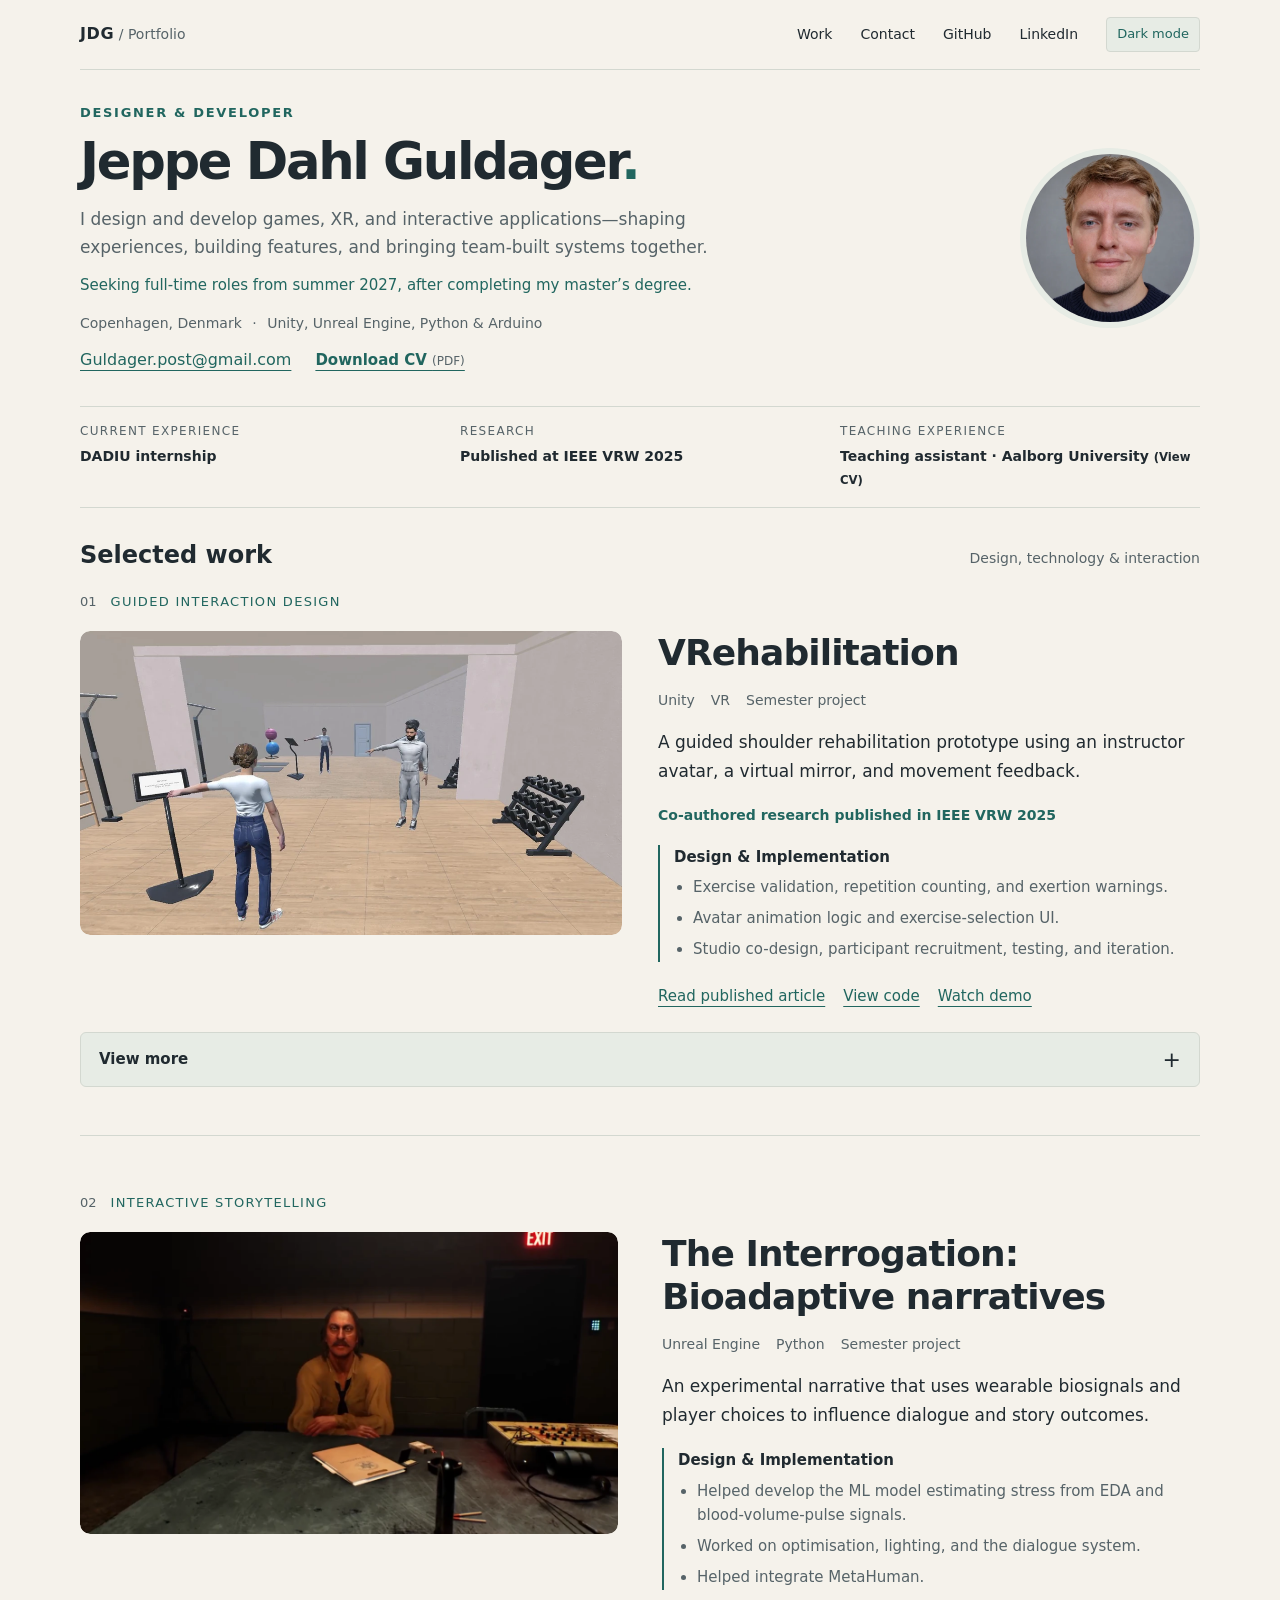
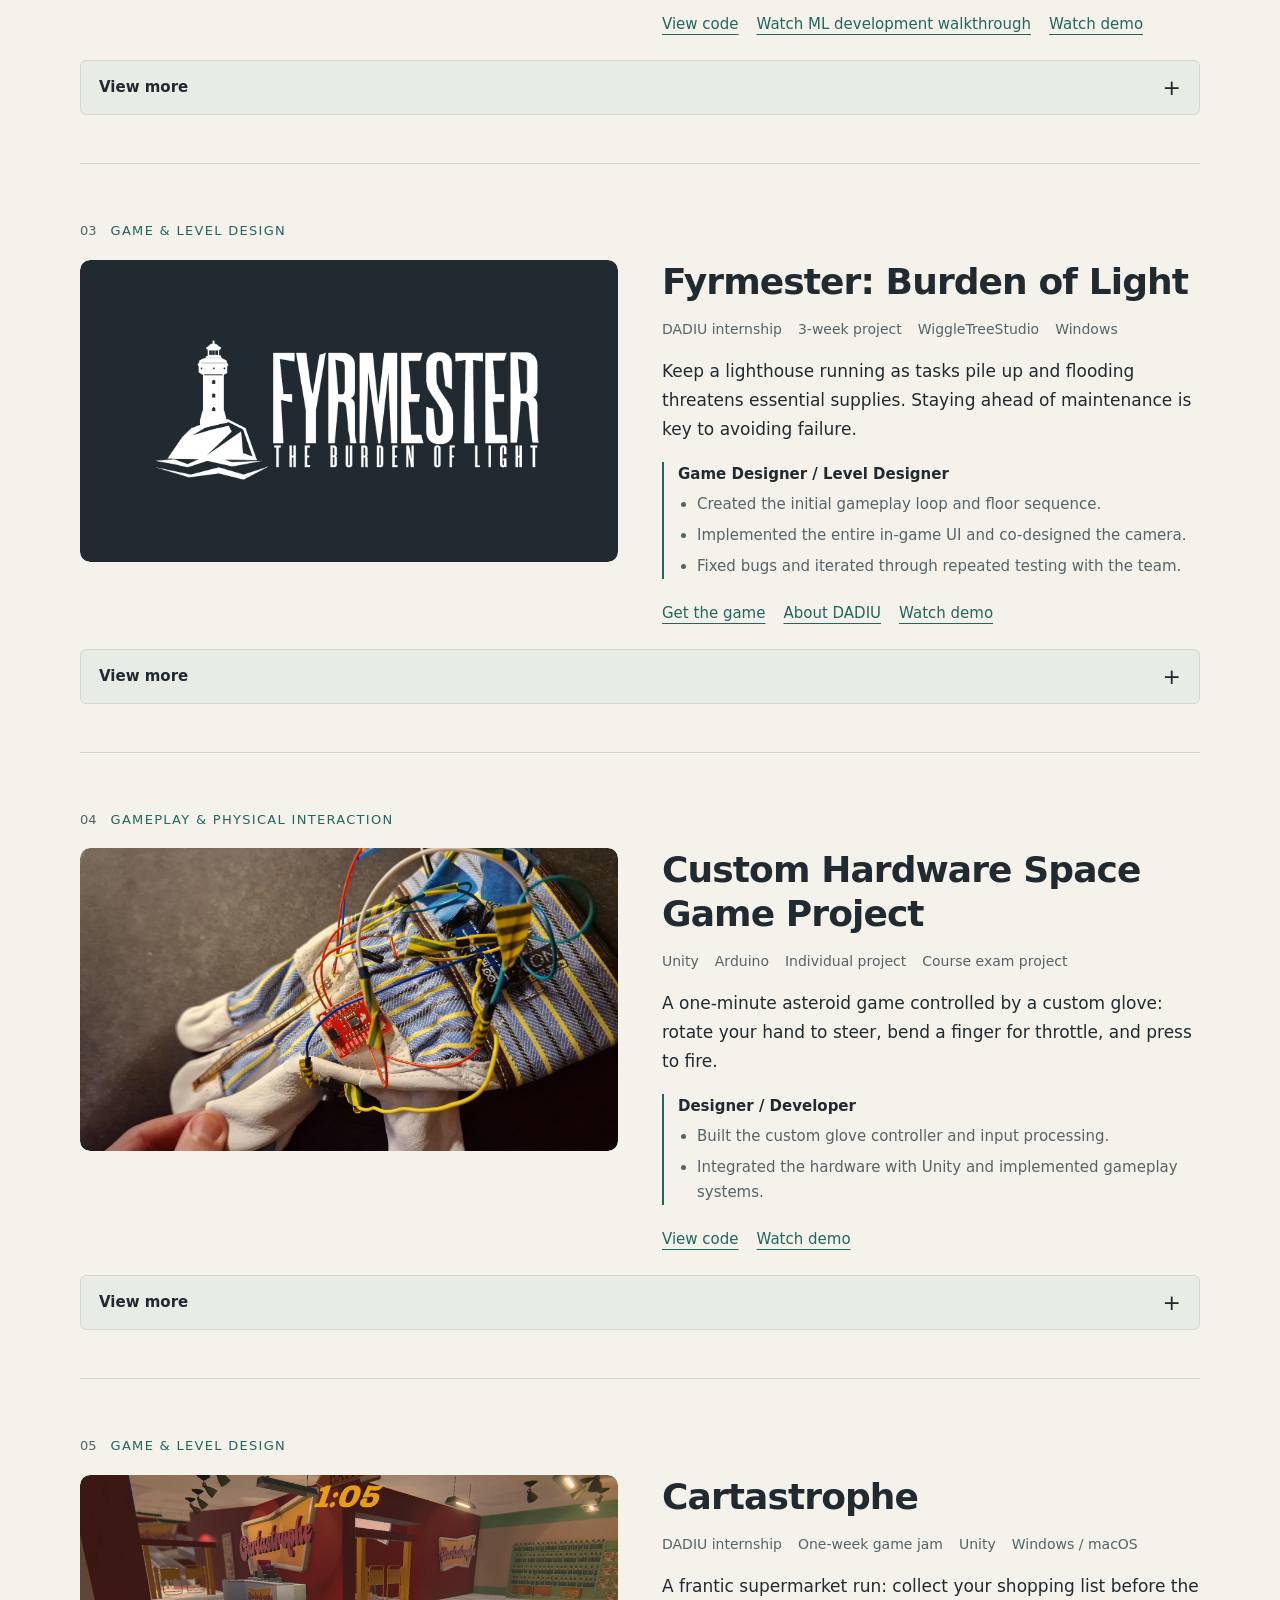
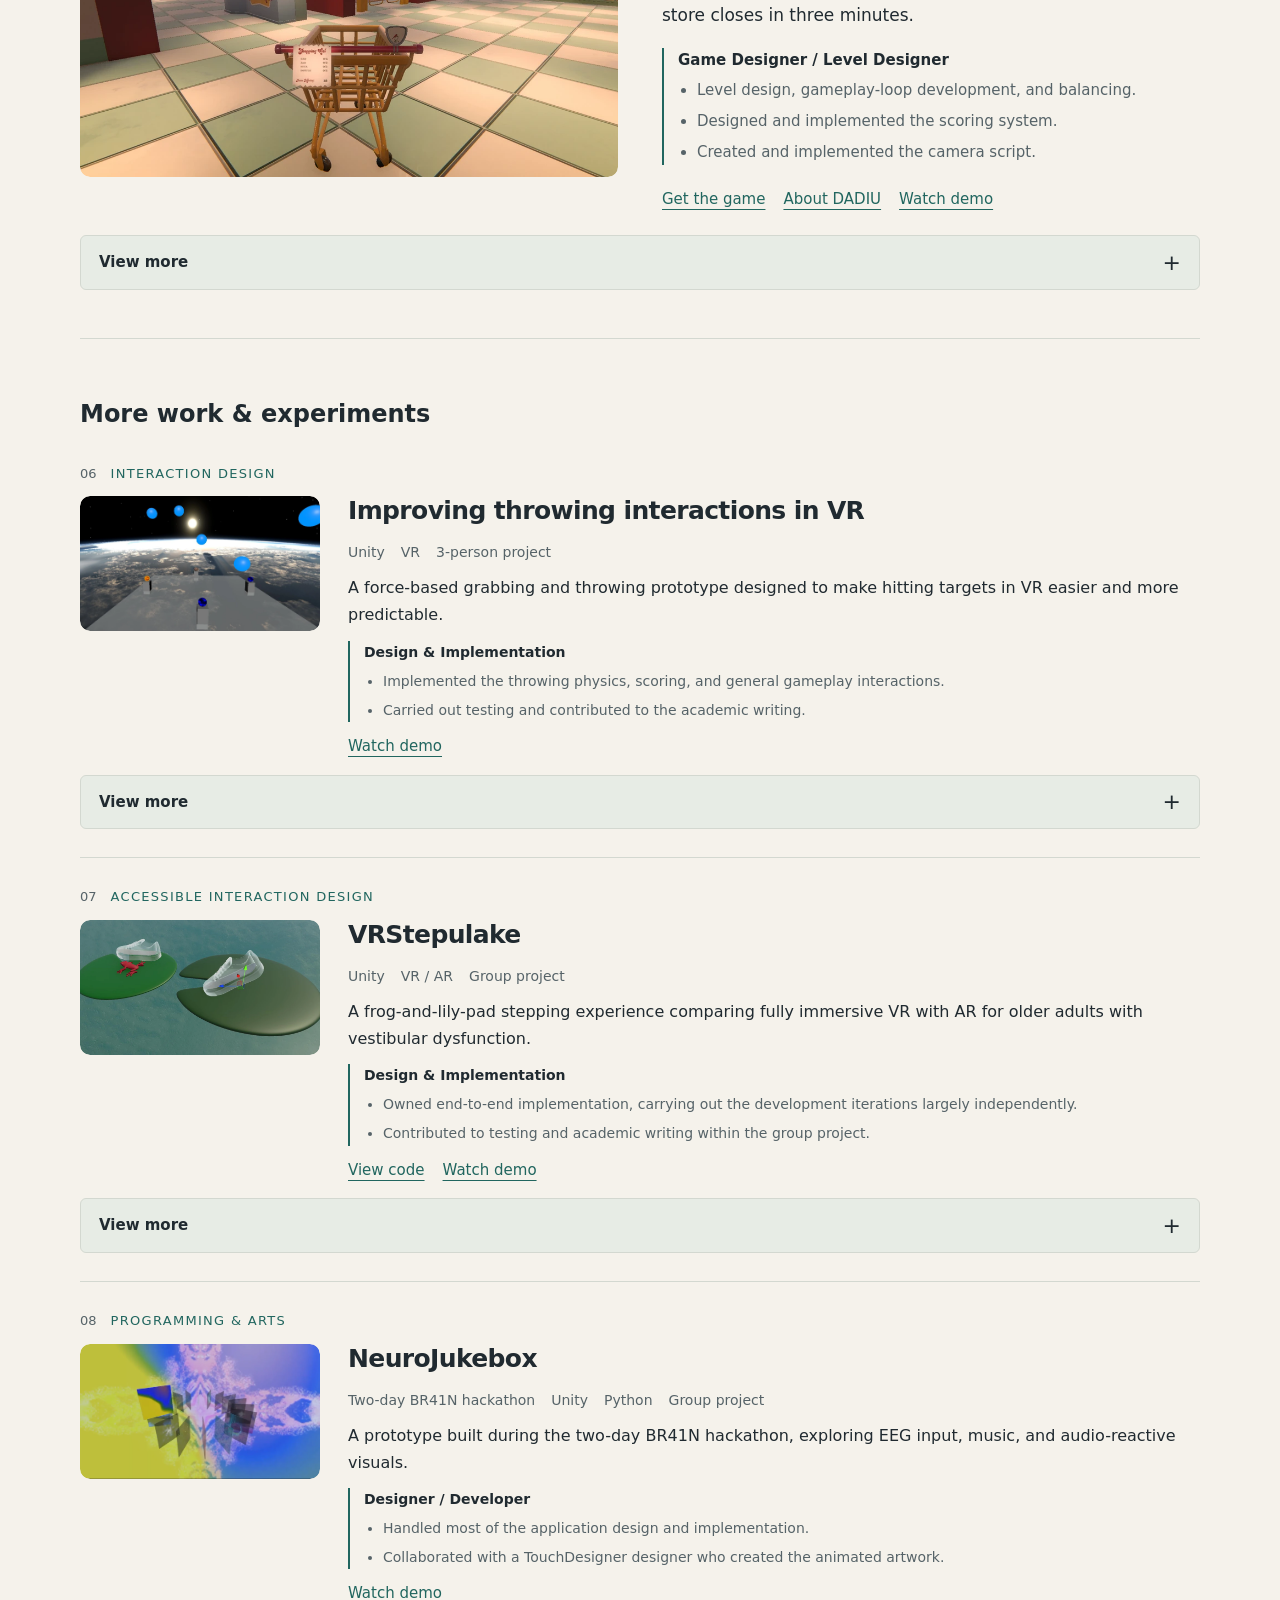
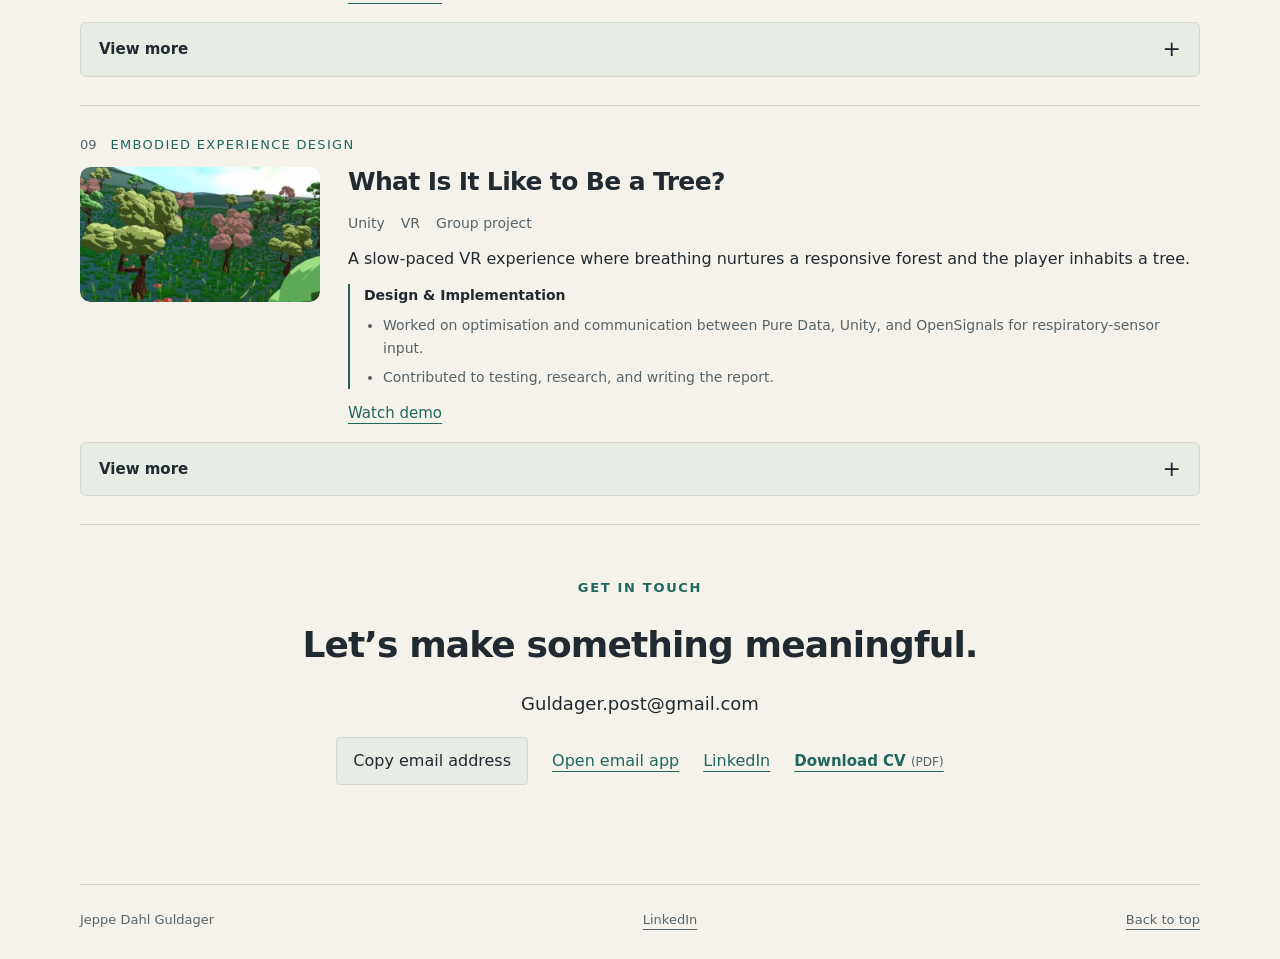
==== index.html @ 79696fcb "Align mobile experience highlights in two columns" ====
<!doctype html>
<html lang="en"><head><meta charset="utf-8"><meta name="viewport" content="width=device-width,initial-scale=1"><title>Jeppe Dahl Guldager — Designer & Developer</title><meta name="description" content="Design and development by Jeppe Dahl Guldager: interactive experiences, games, XR, custom hardware, and research."><link rel="icon" type="image/svg+xml" href="data:image/svg+xml,%3Csvg xmlns='http://www.w3.org/2000/svg' viewBox='0 0 32 32'%3E%3Crect width='32' height='32' rx='6' fill='%23171c25'/%3E%3Cpath d='M20 7v12a7 7 0 0 1-14 0h5a2 2 0 0 0 4 0V7z' fill='%239ec6ff'/%3E%3C/svg%3E"><script>try{if(localStorage.getItem("portfolio-theme")==="dark")document.documentElement.dataset.theme="dark";}catch{}</script><link rel="stylesheet" href="style.css?v=20261003-highlights"><script src="projects.js?v=20261003-highlights" defer></script><script src="app.js?v=20261003-highlights" defer></script><link rel="canonical" href="https://jdguldager.github.io/">
<meta property="og:type" content="website">
<meta property="og:url" content="https://jdguldager.github.io/">
<meta property="og:title" content="Jeppe Dahl Guldager — Designer &amp; Developer">
<meta property="og:description" content="Explore my work in games, XR, interactive applications and custom hardware. Seeking full-time roles from summer 2027.">
<meta property="og:image" content="https://jdguldager.github.io/assets/portfolio-social.jpg">
<meta property="og:image:width" content="1200"><meta property="og:image:height" content="628">
<meta property="og:image:alt" content="Jeppe Dahl Guldager — Designer &amp; Developer. Games, XR and interactive applications.">
<meta name="twitter:card" content="summary_large_image">
<meta name="twitter:title" content="Jeppe Dahl Guldager — Designer &amp; Developer">
<meta name="twitter:image" content="https://jdguldager.github.io/assets/portfolio-social.jpg">
</head>
<body><a class="skip" href="#work">Skip to projects</a><header class="topbar"><a class="brand" href="#top" aria-label="Back to top">JDG<span> / Portfolio</span></a><nav aria-label="Main"><a href="#work">Work</a><a href="#contact">Contact</a><a href="https://github.com/JDGuldager">GitHub</a><a href="https://www.linkedin.com/in/jdguldager/" target="_blank" rel="noopener noreferrer">LinkedIn</a><button type="button" id="theme-toggle" aria-label="Switch to dark theme" aria-pressed="false">Dark mode</button></nav></header>
<main id="top"><section class="intro"><div class="intro-text"><p class="eyebrow">Designer &amp; Developer</p><h1>Jeppe Dahl Guldager<span class="accent">.</span></h1><p class="intro-copy">I design and develop games, XR, and interactive applications—shaping experiences, building features, and bringing team-built systems together.</p><p class="availability">Seeking full-time roles from summer 2027, after completing my master’s degree.</p><p class="intro-facts">Copenhagen, Denmark <span aria-hidden="true">·</span> Unity, Unreal Engine, Python &amp; Arduino</p><div class="contact-actions"><a class="email" href="mailto:Guldager.post@gmail.com">Guldager.post@gmail.com</a><a class="cv-link" href="assets/Jeppe_Dahl_Guldager_CV.pdf" download>Download CV <span>(PDF)</span></a></div></div><img class="portrait" src="assets/jeppe-portrait-navy-v2.webp" alt="Jeppe Dahl Guldager" width="800" height="800" fetchpriority="high"></section><div class="credentials" aria-label="Experience highlights"><a href="https://www.dadiu.dk/" target="_blank" rel="noopener noreferrer"><span>Current experience</span>DADIU internship</a><a href="#shoulder"><span>Research</span>Published at IEEE VRW 2025</a><a href="assets/Jeppe_Dahl_Guldager_CV.pdf"><span>Teaching experience</span>Teaching assistant · Aalborg University <small>(View CV)</small></a></div><section id="work" aria-labelledby="work-title"><div class="section-heading"><h2 id="work-title">Selected work</h2><span>Design, technology &amp; interaction</span></div><div id="projects"></div><noscript>Please enable JavaScript to view the project portfolio. You can also explore <a href="https://github.com/JDGuldager">my GitHub projects</a>.</noscript></section></main><footer id="contact" aria-labelledby="contact-title"><div><p class="eyebrow">Get in touch</p><h2 id="contact-title">Let’s make something meaningful.</h2><p class="contact-address">Guldager.post@gmail.com</p><div class="contact-actions"><button type="button" id="copy-email">Copy email address</button><a href="mailto:Guldager.post@gmail.com">Open email app</a><a href="https://www.linkedin.com/in/jdguldager/" target="_blank" rel="noopener noreferrer">LinkedIn</a><a class="cv-link" href="assets/Jeppe_Dahl_Guldager_CV.pdf" download>Download CV <span>(PDF)</span></a></div><p id="copy-status" role="status" aria-live="polite"></p></div><div class="footer-bottom"><span>Jeppe Dahl Guldager</span><a href="https://www.linkedin.com/in/jdguldager/" target="_blank" rel="noopener noreferrer">LinkedIn</a><a href="#top">Back to top</a></div></footer></body></html>
---- style.css ----
:root{color-scheme:dark;--bg:#11151b;--surface:#191f28;--text:#f1f3f5;--muted:#b0b9c7;--line:#333d4c;--accent:#a8cbff}*{box-sizing:border-box}html{scroll-behavior:smooth;scroll-padding-top:28px}body{margin:0;background:var(--bg);color:var(--text);font:16px/1.65 system-ui,-apple-system,BlinkMacSystemFont,"Segoe UI",sans-serif}a{color:inherit;text-underline-offset:5px}a:hover{color:var(--accent)}button,input{font:inherit}a:focus-visible,button:focus-visible,summary:focus-visible,input:focus-visible{outline:3px solid var(--accent);outline-offset:5px}button,.button{cursor:pointer;border:1px solid var(--line);border-radius:4px;background:var(--surface);color:var(--text);padding:10px 16px;text-decoration:none}button:hover,.button:hover{border-color:var(--accent)}button:disabled{opacity:.35;cursor:default}.topbar,main,footer{width:min(1080px,calc(100% - 64px));margin:auto}.topbar{display:flex;justify-content:space-between;align-items:center;min-height:88px;border-bottom:1px solid var(--line)}.brand{text-decoration:none;font-weight:750;letter-spacing:.04em}.brand span{font-size:14px;font-weight:400;color:var(--muted);letter-spacing:0}nav{display:flex;gap:28px}nav a{text-decoration:none;font-size:14px}.intro{padding:65px 0 70px}.eyebrow{text-transform:uppercase;letter-spacing:.13em;font-size:13px;font-weight:650;color:var(--accent);margin:0 0 16px}h1{font-size:clamp(2.7rem,6.5vw,4.8rem);line-height:1.06;letter-spacing:-.045em;margin:0; font-weight:650}.accent{color:var(--accent)}.intro-copy{color:var(--muted);font-size:19px;margin:24px 0 9px}.email{font-size:16px}.section-heading{border-top:1px solid var(--line);padding:24px 0 32px;display:flex;justify-content:space-between;align-items:baseline;gap:18px}.section-heading h2{font-size:20px;margin:0}.section-heading span{font-size:14px;color:var(--muted)}.project{padding:0 0 54px;margin-bottom:48px;border-bottom:1px solid var(--line);scroll-margin-top:25px}.project-top{display:flex;align-items:center;gap:14px;margin-bottom:20px}.project-number{font-size:13px;color:var(--muted);font-variant-numeric:tabular-nums}.category{font-size:13px;text-transform:uppercase;letter-spacing:.1em;color:var(--accent)}.project-grid{display:grid;grid-template-columns:1.22fr 1fr;gap:36px;align-items:start}.media{margin:0}.media img{width:100%;aspect-ratio:16/10;object-fit:cover;border-radius:5px;display:block;background:var(--surface)}.media figcaption{font-size:12px;color:var(--muted);margin-top:8px}.project h3{font-size:clamp(1.6rem,3vw,2rem);line-height:1.2;letter-spacing:-.025em;margin:0 0 15px}.summary{color:#d5dbe4;margin:0 0 18px}.meta{display:flex;gap:7px;flex-wrap:wrap;margin-bottom:18px}.meta span{font-size:12px;border:1px solid var(--line);padding:2px 8px;border-radius:3px;color:var(--muted)}.contribution{border-left:2px solid var(--accent);padding-left:14px;font-size:14px;color:var(--muted);margin:18px 0 22px}.contribution strong{display:block;color:var(--text);font-weight:600;margin-bottom:4px}.links{display:flex;gap:18px;flex-wrap:wrap;font-size:14px}.project details{margin-top:24px}.project summary{list-style:none;display:flex;justify-content:space-between;align-items:center;width:100%;border:1px solid var(--line);border-radius:4px;padding:12px 16px;cursor:pointer;font-weight:550;font-size:14px;background:var(--surface)}.project summary::-webkit-details-marker{display:none}.project summary:after{content:'+';font-size:22px;font-weight:400;line-height:1}.project details[open] summary:after{content:'−'}.less{display:none}details[open] .more{display:none}details[open] .less{display:inline}.expanded{padding:28px 0 0;display:grid;grid-template-columns:repeat(3,1fr);gap:28px}.expanded h4{font-size:16px;margin:0 0 9px}.expanded p{font-size:15px;color:var(--muted);margin:0}.video-wrap{grid-column:1/-1;max-width:800px;width:100%;margin:8px auto 0}.video-wrap iframe{width:100%;aspect-ratio:16/9;border:0;border-radius:4px}footer{padding:8px 0 28px}footer h2{font-size:36px;letter-spacing:-.025em;margin:0 0 15px}.footer-bottom{display:flex;gap:25px;flex-wrap:wrap;justify-content:space-between;border-top:1px solid var(--line);padding-top:24px;margin-top:55px;font-size:13px;color:var(--muted)}.skip{position:absolute;top:-100px}.skip:focus{top:8px;left:8px;background:var(--surface);padding:10px;z-index:10}.editor{max-width:760px;padding:50px 0}.editor h1{font-size:38px}.editor .help{color:var(--muted);margin-bottom:30px}.order-list{padding:0;list-style:none}.order-row{display:flex;align-items:center;justify-content:space-between;gap:12px;padding:16px 0;border-bottom:1px solid var(--line)}.order-row .controls{display:flex;gap:8px}.order-row button{padding:6px 12px;font-size:14px}.share-box{margin-top:32px;padding:24px;background:var(--surface);border:1px solid var(--line);border-radius:5px}.share-box label{display:block;margin-bottom:10px;font-weight:600}.share-box input{width:100%;padding:12px;color:var(--text);background:var(--bg);border:1px solid var(--line);border-radius:3px;font-size:14px;margin-bottom:14px}.share-actions{display:flex;flex-wrap:wrap;gap:10px}.status{min-height:26px;color:var(--accent);font-size:14px}.subtle{font-size:14px;color:var(--muted)}@media(max-width:750px){.topbar,main,footer{width:calc(100% - 36px)}.topbar{min-height:72px}nav{gap:16px}.brand span{display:none}.intro{padding:45px 0 48px}.intro-copy{font-size:17px}.section-heading{display:block}.section-heading span{display:block;margin-top:5px}.project-grid{grid-template-columns:1fr;gap:24px}.media img{aspect-ratio:16/9}.expanded{grid-template-columns:1fr;gap:24px}.project{padding-bottom:36px;margin-bottom:34px}.order-row{align-items:flex-start}.order-row .controls{flex-shrink:0}.order-row button{padding:6px 8px}.order-row span{font-size:14px}}@media(prefers-reduced-motion:reduce){html{scroll-behavior:auto}}
.media img{height:auto}
#fyrmester .media img{object-fit:contain;padding:24px}

/* Balanced introduction and consistent project columns. */
.intro{text-align:center;padding:56px 0 54px}
.intro h1{font-size:clamp(2.5rem,5.4vw,4.25rem);line-height:1.12;text-wrap:balance}
.intro-copy{max-width:650px;margin:22px auto 14px;text-wrap:balance}
.project-grid{grid-template-columns:minmax(0,1fr) minmax(0,1fr);gap:44px;align-items:center}
.media img{aspect-ratio:16/9}
.expanded{grid-template-columns:repeat(2,minmax(0,1fr));gap:28px 44px}
footer>div:first-child{text-align:center;padding:16px 0 8px}
footer h2{text-wrap:balance}
@media(max-width:750px){.intro{padding:42px 0}.intro h1{max-width:560px;margin:auto}.intro-copy{max-width:490px}.project-grid{grid-template-columns:1fr;gap:24px}.expanded{grid-template-columns:1fr;gap:24px}footer h2{font-size:30px}}

.process{grid-column:1/-1;display:grid;grid-template-columns:1fr 1fr;gap:36px;align-items:center;border-top:1px solid var(--line);padding-top:28px}.process .eyebrow{font-size:12px;color:var(--accent);margin-bottom:10px}.process img{display:block;width:100%;height:auto;max-height:380px;object-fit:contain;border-radius:4px;background:var(--surface)}.process a{display:block}.process h4{font-size:20px}@media(max-width:750px){.process{grid-template-columns:1fr;gap:22px}}

/* Personal introduction and an image-led opening project. */
.topbar,main,footer{width:min(1120px,calc(100% - 64px))}
.intro{display:grid;grid-template-columns:minmax(0,1.5fr) minmax(220px, .8fr);gap:80px;align-items:center;text-align:left;padding:64px 0 52px}
.intro h1{font-size:clamp(3rem,5.4vw,4.7rem);line-height:1.05;letter-spacing:-.045em}
.intro-copy{font-size:19px;max-width:590px;margin:24px 0 20px;text-wrap:pretty}
.portrait{display:block;width:100%;max-width:290px;aspect-ratio:1;object-fit:cover;border-radius:50%;justify-self:center;border:6px solid var(--surface)}
.credentials{display:grid;grid-template-columns:repeat(3,1fr);gap:28px;border-top:1px solid var(--line);border-bottom:1px solid var(--line);padding:22px 0;margin-bottom:48px}
.credentials a{text-decoration:none;font-size:16px;font-weight:550}
.credentials span{display:block;font-size:12px;text-transform:uppercase;letter-spacing:.11em;color:var(--muted);font-weight:450;margin-bottom:4px}
.section-heading{border-top:0;padding:0 0 28px}
.section-heading h2{font-size:24px}
.project{margin-bottom:56px;padding-bottom:48px}
.project-top{margin-bottom:18px}
.project h3{font-size:clamp(1.8rem,3vw,2.25rem)}
.meta{gap:6px 16px;margin-bottom:16px}
.meta span{font-size:14px;border:0;padding:0;border-radius:0}
.summary{font-size:17px;line-height:1.7}
.contribution{font-size:15px}
.links{font-size:15px}
.media{position:relative;overflow:hidden;border-radius:10px}
.media img{border-radius:10px}
#fyrmester .media>img:first-child{object-fit:contain;padding:clamp(24px,5vw,64px);aspect-ratio:16/9}
.featured .project-grid{grid-template-columns:1fr;gap:28px}
.featured .media>img:first-child{max-height:500px;object-fit:cover}
.featured .project-copy{display:grid;grid-template-columns:1fr 1fr;gap:0 44px;align-items:start}
.featured .project-copy h3{grid-column:1;grid-row:1;font-size:clamp(2rem,3.2vw,2.65rem)}
.featured .meta{grid-column:1;grid-row:2}
.featured .summary{grid-column:1;grid-row:3}
.featured .contribution{grid-column:2;grid-row:3;margin-top:0}
.featured .links{grid-column:2;grid-row:4}
.project summary{font-size:15px;padding:14px 18px;border-radius:6px}
@media(max-width:750px){
.topbar,main,footer{width:calc(100% - 36px)}
.intro{grid-template-columns:1fr;gap:25px;text-align:center;padding:34px 0}
.portrait{grid-row:1;max-width:138px;border-width:4px}
.intro h1{font-size:clamp(2.6rem,10vw,3.7rem)}
.intro-copy{font-size:17px;margin:20px auto 16px}
.credentials{grid-template-columns:1fr;gap:16px;padding:22px 0;margin-bottom:34px;text-align:center}
.credentials span{font-size:12px;margin-bottom:1px}
.project-grid{gap:24px}
.featured .project-copy{display:block}
.featured .contribution{margin:18px 0 22px}
.project{margin-bottom:38px;padding-bottom:34px}
}
.portrait{height:auto}

/* Recruiter overview: compact opening, direct navigation and clear evidence. */
.topbar{min-height:70px}
.intro{padding:32px 0;gap:48px;grid-template-columns:minmax(0,1fr) 180px}
.intro h1{font-size:clamp(2.2rem,4vw,3.5rem);max-width:700px}
.intro .eyebrow{margin-bottom:12px}
.intro-copy{font-size:17px;margin:16px 0 12px;max-width:690px}
.portrait{max-width:180px}
.intro-facts{font-size:14px;color:var(--muted);margin:0 0 12px}
.intro-facts span{padding:0 6px}
.credentials{padding:15px 0;margin-bottom:28px;gap:20px}
.credentials a{font-size:14px}
.section-heading{padding-bottom:16px}
.featured .project-grid{grid-template-columns:minmax(0,1fr) minmax(0,1fr);gap:36px}
.featured .project-copy{display:block}
.featured .project-copy h3{font-size:clamp(1.8rem,3vw,2.25rem)}
.featured .contribution{margin:18px 0 22px}
.featured .media>img:first-child{max-height:340px}
.project-highlight{color:var(--accent);font-size:14px;font-weight:550;margin:0 0 16px}
.compact .project-grid{grid-template-columns:240px minmax(0,1fr);gap:28px}
.compact h3{font-size:25px}
.compact .summary{font-size:16px;margin-bottom:12px}
.compact .meta{margin-bottom:10px}
.compact .contribution{font-size:14px;margin:12px 0}
.compact{padding-bottom:28px;margin-bottom:28px}
.compact .project-top{margin-bottom:12px}
.compact details{margin-top:16px}
.more-work{margin-bottom:12px}
@media(max-width:750px){
 .intro{grid-template-columns:minmax(0,1fr) 100px;text-align:left;gap:16px;padding:26px 0}
 .intro-text{min-width:0}
 .intro h1{font-size:clamp(2rem,6vw,2.8rem);margin:0}
 .intro-copy{font-size:16px;margin:14px 0}
 .portrait{grid-row:auto;max-width:100px;align-self:start;margin-top:32px}
 .credentials{grid-template-columns:1fr;gap:10px;text-align:left;padding:14px 0;margin-bottom:24px}
 .credentials span{display:inline;margin-right:10px;font-size:10px}
 .featured .project-grid,.compact .project-grid{grid-template-columns:1fr;gap:20px}
 .compact .media{max-width:340px}
}
@media(max-width:430px){
 .intro{grid-template-columns:1fr;position:relative}
 .intro .eyebrow{padding-right:84px;min-height:40px;display:flex;align-items:center;font-size:12px}
 .portrait{position:absolute;right:0;top:22px;width:68px;margin:0}
 nav{gap:12px}
 .topbar nav a{font-size:12px}
}

/* Scannable contributions and a consistent image alignment. */
.project-grid{align-items:start}
.contribution ul{margin:6px 0 0;padding-left:19px}
.contribution li+li{margin-top:6px}
.contribution p{margin:0}
.contact-actions{display:flex;flex-wrap:wrap;align-items:center;gap:12px 24px}
.cv-link{font-size:15px;font-weight:600;color:var(--accent)}
.cv-link span{font-size:12px;font-weight:400;color:var(--muted)}
footer .contact-actions{justify-content:center}
#asteroids .media img{object-fit:cover;object-position:50% 45%}
@media(max-width:750px){
 .intro{display:flex;flex-direction:column;text-align:center;gap:22px;padding:28px 0}
 .portrait{position:static;order:-1;width:170px;max-width:170px;height:auto;margin:0;align-self:center;border-width:4px}
 .intro .eyebrow{padding:0;min-height:0;display:block;margin-bottom:12px}
 .intro h1{margin:0 auto}
 .intro-copy{margin:16px auto;max-width:520px}
 .contact-actions{justify-content:center}
}

#contact{scroll-margin-top:28px}.contact-address{font-size:18px;user-select:all;margin:12px 0 18px}#copy-status{min-height:24px;font-size:14px;color:var(--accent);margin:12px 0 0}

.availability{font-size:15px;color:var(--accent);margin:0 0 14px}

/* Light by default; the original dark palette remains available. */
:root{color-scheme:light;--bg:#F5F2EB;--surface:#E7ECE5;--text:#202A30;--muted:#566368;--line:#D3D8D0;--accent:#21665F;--summary:#202A30}
:root[data-theme="dark"]{color-scheme:dark;--bg:#11151b;--surface:#191f28;--text:#f1f3f5;--muted:#b0b9c7;--line:#333d4c;--accent:#a8cbff;--summary:#d5dbe4}
.summary{color:var(--summary)}
.links a,.email,.contact-actions a{color:var(--accent)}
#fyrmester .media img{background:#202A30}
.topbar nav{align-items:center}
#theme-toggle{font-size:13px;line-height:1.4;padding:7px 10px;white-space:nowrap;color:var(--accent)}
@media(max-width:550px){.topbar{flex-wrap:wrap;gap:12px;padding:16px 0}.topbar nav{justify-content:space-between;flex-wrap:wrap;width:100%;gap:12px}}
/* Keep mobile experience labels and values in two aligned columns. */
@media(max-width:750px){
 .credentials{gap:0;text-align:left}
 .credentials a{display:grid;grid-template-columns:105px minmax(0,1fr);gap:16px;align-items:baseline;padding:12px 0}
 .credentials a+a{border-top:1px solid var(--line)}
 .credentials span{display:block;margin:0;line-height:1.5}
 .credentials small{grid-column:2}
}
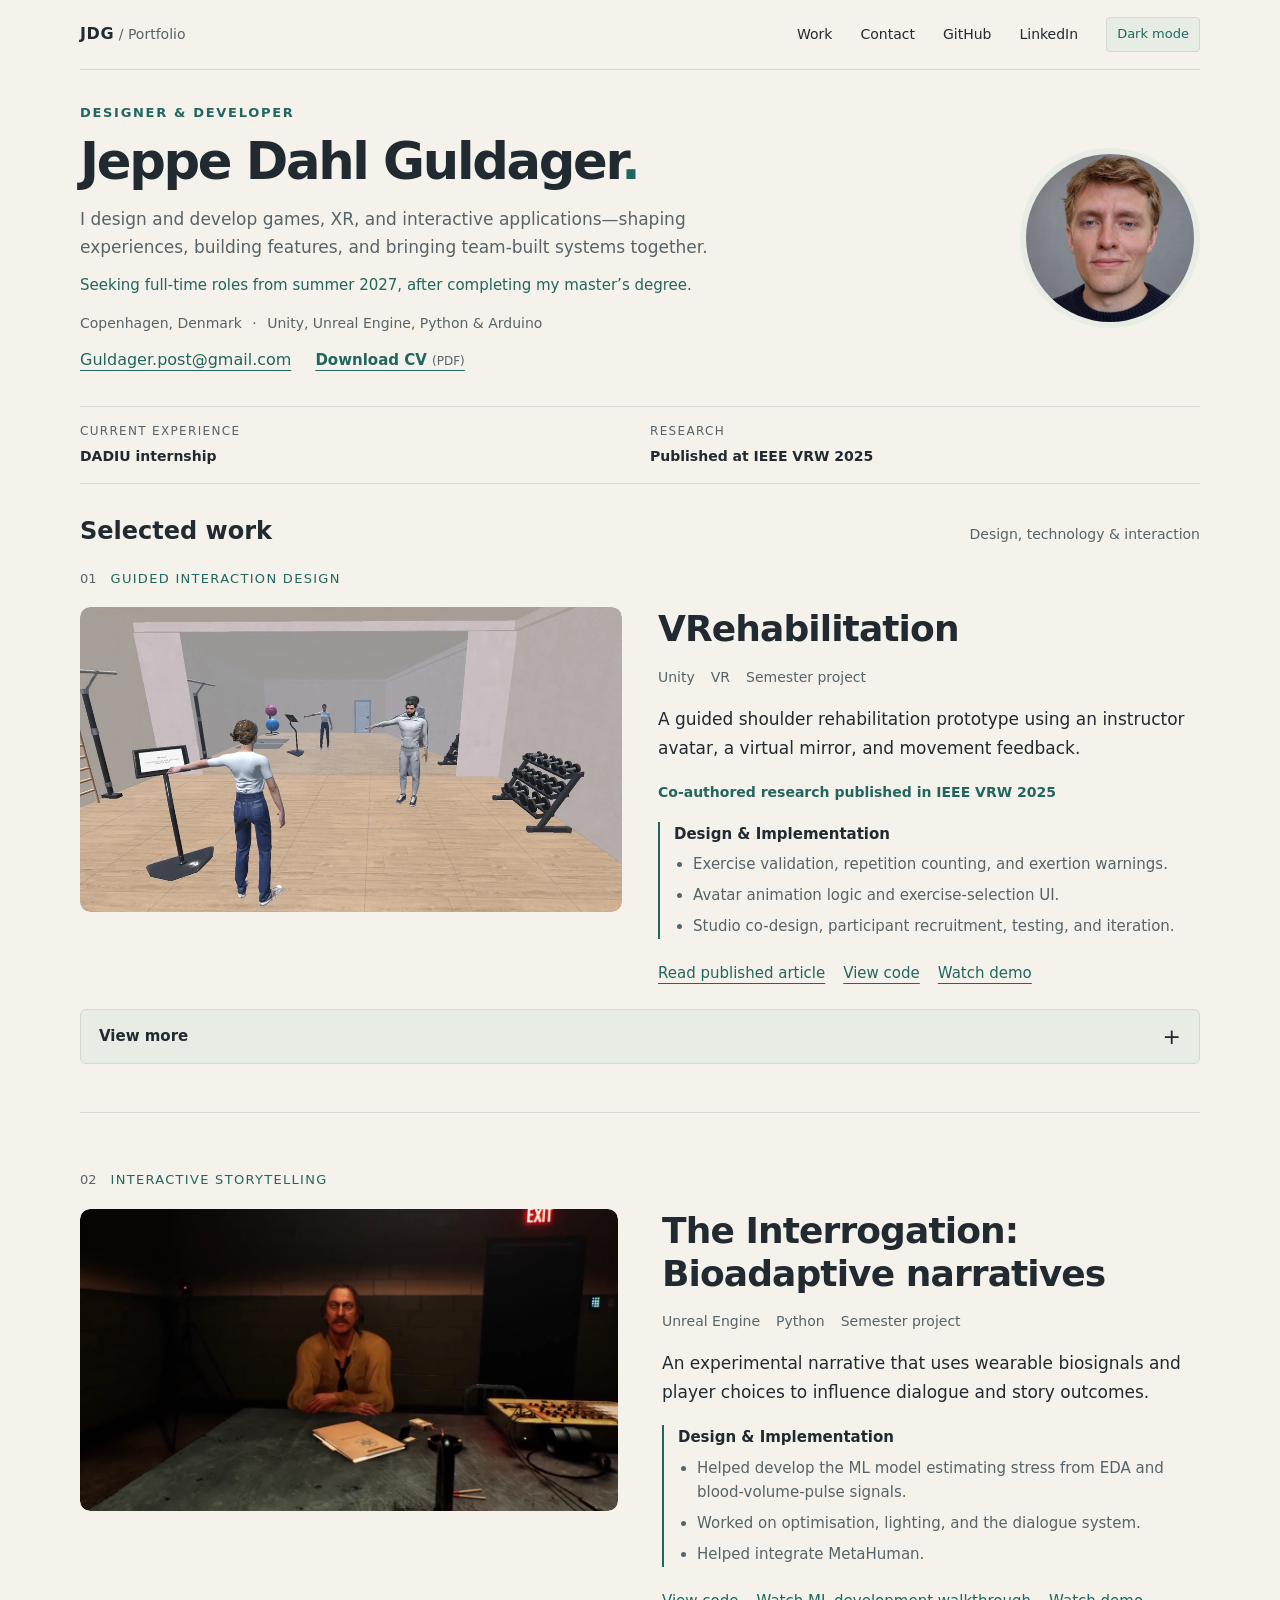
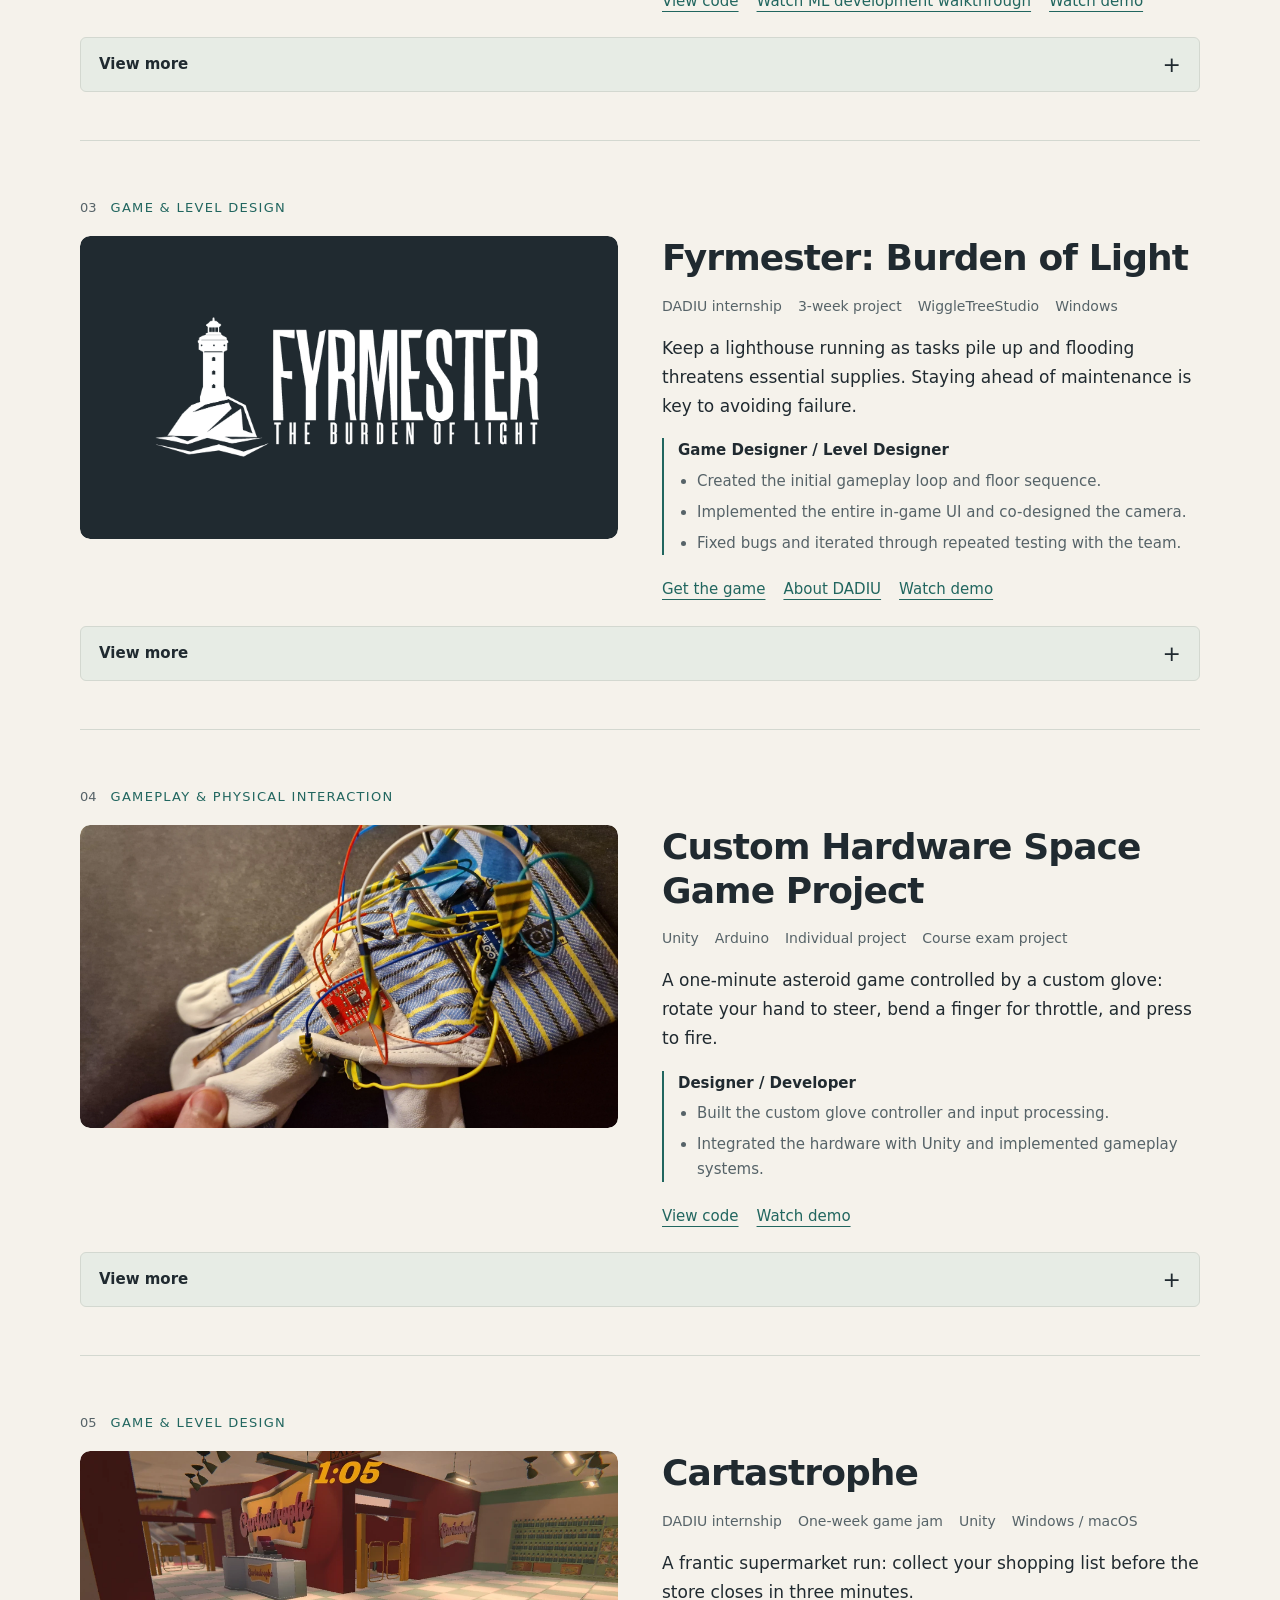
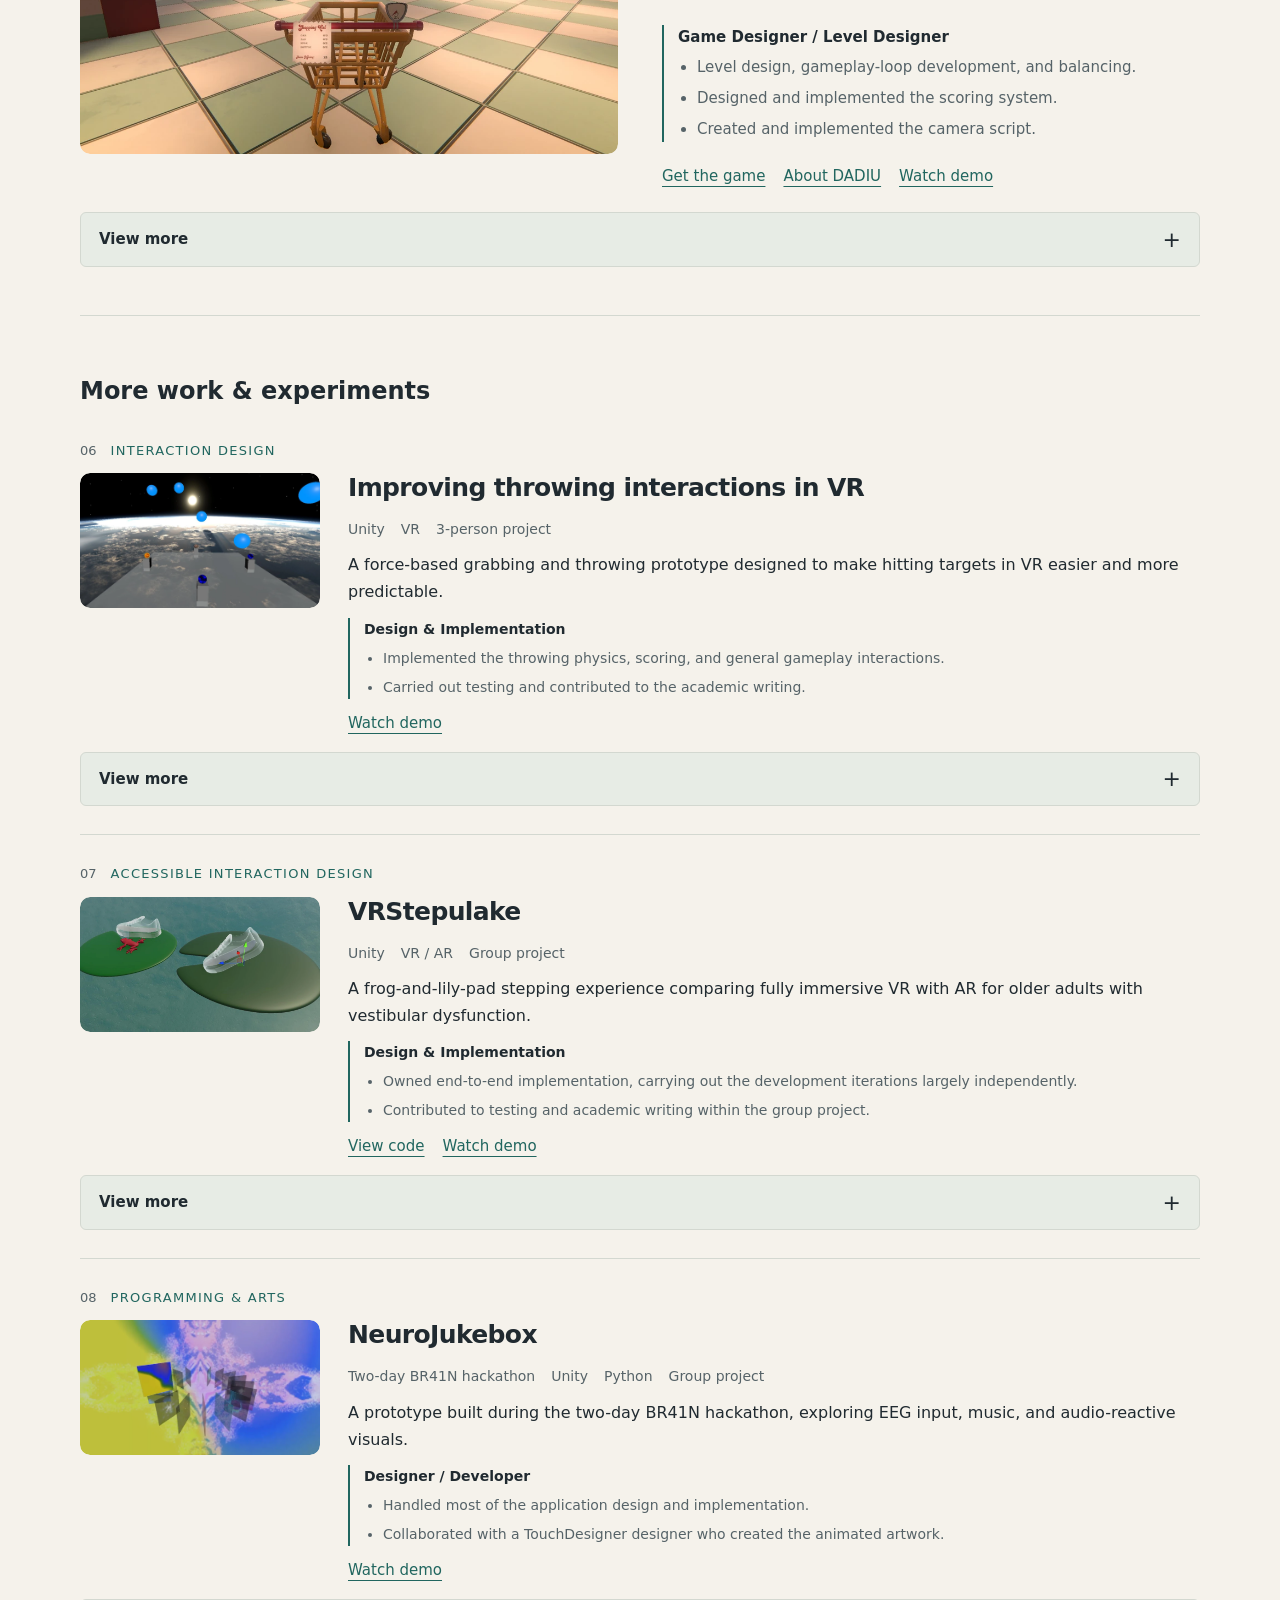
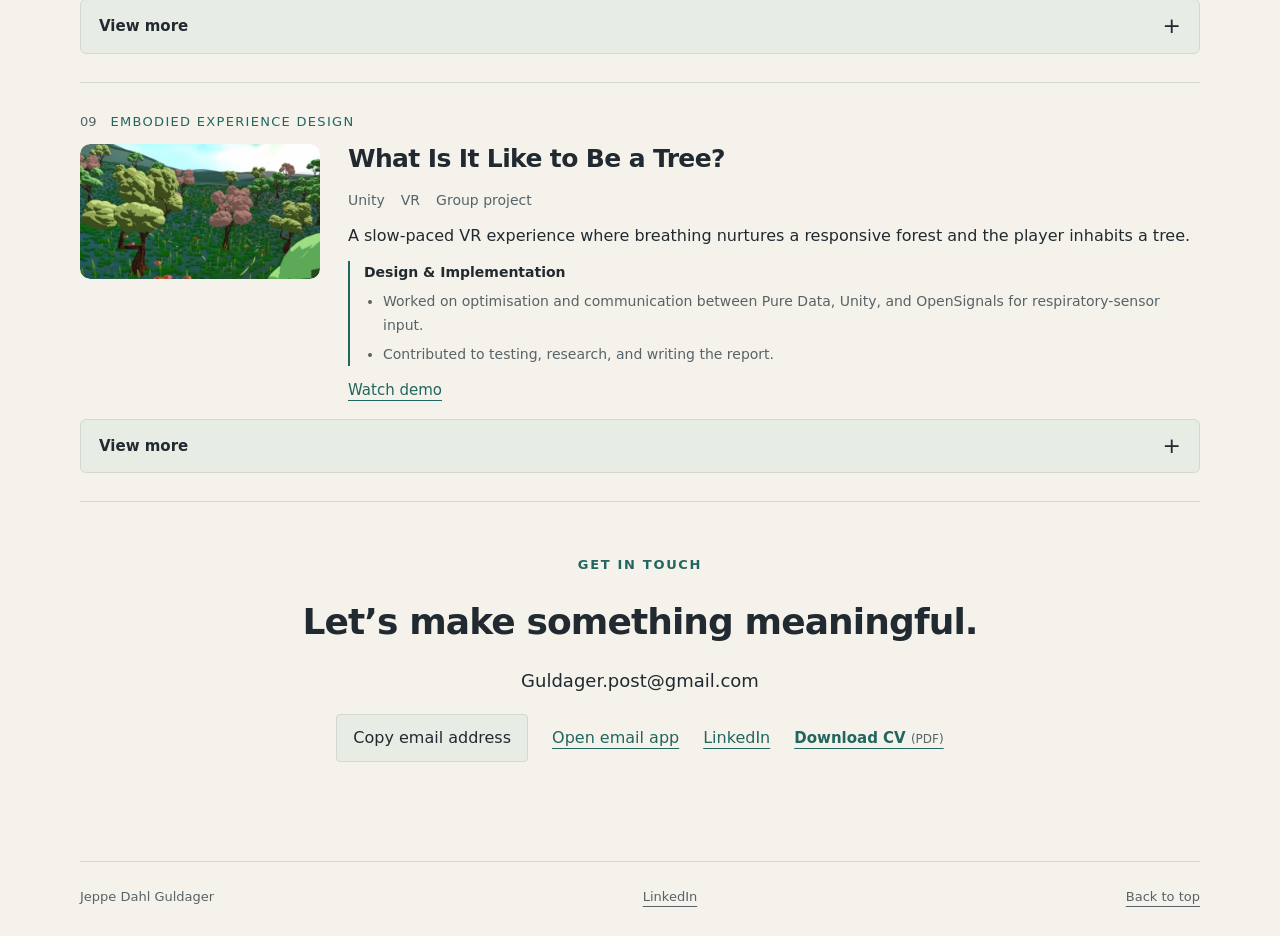
==== commit 64c00903: "Focus introduction highlights on internship and published research" ====
--- a/index.html
+++ b/index.html
@@ -1,5 +1,5 @@
 <!doctype html>
-<html lang="en"><head><meta charset="utf-8"><meta name="viewport" content="width=device-width,initial-scale=1"><title>Jeppe Dahl Guldager — Designer & Developer</title><meta name="description" content="Design and development by Jeppe Dahl Guldager: interactive experiences, games, XR, custom hardware, and research."><link rel="icon" type="image/svg+xml" href="data:image/svg+xml,%3Csvg xmlns='http://www.w3.org/2000/svg' viewBox='0 0 32 32'%3E%3Crect width='32' height='32' rx='6' fill='%23171c25'/%3E%3Cpath d='M20 7v12a7 7 0 0 1-14 0h5a2 2 0 0 0 4 0V7z' fill='%239ec6ff'/%3E%3C/svg%3E"><script>try{if(localStorage.getItem("portfolio-theme")==="dark")document.documentElement.dataset.theme="dark";}catch{}</script><link rel="stylesheet" href="style.css?v=20261003-highlights"><script src="projects.js?v=20261003-highlights" defer></script><script src="app.js?v=20261003-highlights" defer></script><link rel="canonical" href="https://jdguldager.github.io/">
+<html lang="en"><head><meta charset="utf-8"><meta name="viewport" content="width=device-width,initial-scale=1"><title>Jeppe Dahl Guldager — Designer & Developer</title><meta name="description" content="Design and development by Jeppe Dahl Guldager: interactive experiences, games, XR, custom hardware, and research."><link rel="icon" type="image/svg+xml" href="data:image/svg+xml,%3Csvg xmlns='http://www.w3.org/2000/svg' viewBox='0 0 32 32'%3E%3Crect width='32' height='32' rx='6' fill='%23171c25'/%3E%3Cpath d='M20 7v12a7 7 0 0 1-14 0h5a2 2 0 0 0 4 0V7z' fill='%239ec6ff'/%3E%3C/svg%3E"><script>try{if(localStorage.getItem("portfolio-theme")==="dark")document.documentElement.dataset.theme="dark";}catch{}</script><link rel="stylesheet" href="style.css?v=20261003-two-highlights"><script src="projects.js?v=20261003-two-highlights" defer></script><script src="app.js?v=20261003-two-highlights" defer></script><link rel="canonical" href="https://jdguldager.github.io/">
 <meta property="og:type" content="website">
 <meta property="og:url" content="https://jdguldager.github.io/">
 <meta property="og:title" content="Jeppe Dahl Guldager — Designer &amp; Developer">
@@ -12,4 +12,4 @@
 <meta name="twitter:image" content="https://jdguldager.github.io/assets/portfolio-social.jpg">
 </head>
 <body><a class="skip" href="#work">Skip to projects</a><header class="topbar"><a class="brand" href="#top" aria-label="Back to top">JDG<span> / Portfolio</span></a><nav aria-label="Main"><a href="#work">Work</a><a href="#contact">Contact</a><a href="https://github.com/JDGuldager">GitHub</a><a href="https://www.linkedin.com/in/jdguldager/" target="_blank" rel="noopener noreferrer">LinkedIn</a><button type="button" id="theme-toggle" aria-label="Switch to dark theme" aria-pressed="false">Dark mode</button></nav></header>
-<main id="top"><section class="intro"><div class="intro-text"><p class="eyebrow">Designer &amp; Developer</p><h1>Jeppe Dahl Guldager<span class="accent">.</span></h1><p class="intro-copy">I design and develop games, XR, and interactive applications—shaping experiences, building features, and bringing team-built systems together.</p><p class="availability">Seeking full-time roles from summer 2027, after completing my master’s degree.</p><p class="intro-facts">Copenhagen, Denmark <span aria-hidden="true">·</span> Unity, Unreal Engine, Python &amp; Arduino</p><div class="contact-actions"><a class="email" href="mailto:Guldager.post@gmail.com">Guldager.post@gmail.com</a><a class="cv-link" href="assets/Jeppe_Dahl_Guldager_CV.pdf" download>Download CV <span>(PDF)</span></a></div></div><img class="portrait" src="assets/jeppe-portrait-navy-v2.webp" alt="Jeppe Dahl Guldager" width="800" height="800" fetchpriority="high"></section><div class="credentials" aria-label="Experience highlights"><a href="https://www.dadiu.dk/" target="_blank" rel="noopener noreferrer"><span>Current experience</span>DADIU internship</a><a href="#shoulder"><span>Research</span>Published at IEEE VRW 2025</a><a href="assets/Jeppe_Dahl_Guldager_CV.pdf"><span>Teaching experience</span>Teaching assistant · Aalborg University <small>(View CV)</small></a></div><section id="work" aria-labelledby="work-title"><div class="section-heading"><h2 id="work-title">Selected work</h2><span>Design, technology &amp; interaction</span></div><div id="projects"></div><noscript>Please enable JavaScript to view the project portfolio. You can also explore <a href="https://github.com/JDGuldager">my GitHub projects</a>.</noscript></section></main><footer id="contact" aria-labelledby="contact-title"><div><p class="eyebrow">Get in touch</p><h2 id="contact-title">Let’s make something meaningful.</h2><p class="contact-address">Guldager.post@gmail.com</p><div class="contact-actions"><button type="button" id="copy-email">Copy email address</button><a href="mailto:Guldager.post@gmail.com">Open email app</a><a href="https://www.linkedin.com/in/jdguldager/" target="_blank" rel="noopener noreferrer">LinkedIn</a><a class="cv-link" href="assets/Jeppe_Dahl_Guldager_CV.pdf" download>Download CV <span>(PDF)</span></a></div><p id="copy-status" role="status" aria-live="polite"></p></div><div class="footer-bottom"><span>Jeppe Dahl Guldager</span><a href="https://www.linkedin.com/in/jdguldager/" target="_blank" rel="noopener noreferrer">LinkedIn</a><a href="#top">Back to top</a></div></footer></body></html>
+<main id="top"><section class="intro"><div class="intro-text"><p class="eyebrow">Designer &amp; Developer</p><h1>Jeppe Dahl Guldager<span class="accent">.</span></h1><p class="intro-copy">I design and develop games, XR, and interactive applications—shaping experiences, building features, and bringing team-built systems together.</p><p class="availability">Seeking full-time roles from summer 2027, after completing my master’s degree.</p><p class="intro-facts">Copenhagen, Denmark <span aria-hidden="true">·</span> Unity, Unreal Engine, Python &amp; Arduino</p><div class="contact-actions"><a class="email" href="mailto:Guldager.post@gmail.com">Guldager.post@gmail.com</a><a class="cv-link" href="assets/Jeppe_Dahl_Guldager_CV.pdf" download>Download CV <span>(PDF)</span></a></div></div><img class="portrait" src="assets/jeppe-portrait-navy-v2.webp" alt="Jeppe Dahl Guldager" width="800" height="800" fetchpriority="high"></section><div class="credentials" aria-label="Experience highlights"><a href="https://www.dadiu.dk/" target="_blank" rel="noopener noreferrer"><span>Current experience</span>DADIU internship</a><a href="#shoulder"><span>Research</span>Published at IEEE VRW 2025</a></div><section id="work" aria-labelledby="work-title"><div class="section-heading"><h2 id="work-title">Selected work</h2><span>Design, technology &amp; interaction</span></div><div id="projects"></div><noscript>Please enable JavaScript to view the project portfolio. You can also explore <a href="https://github.com/JDGuldager">my GitHub projects</a>.</noscript></section></main><footer id="contact" aria-labelledby="contact-title"><div><p class="eyebrow">Get in touch</p><h2 id="contact-title">Let’s make something meaningful.</h2><p class="contact-address">Guldager.post@gmail.com</p><div class="contact-actions"><button type="button" id="copy-email">Copy email address</button><a href="mailto:Guldager.post@gmail.com">Open email app</a><a href="https://www.linkedin.com/in/jdguldager/" target="_blank" rel="noopener noreferrer">LinkedIn</a><a class="cv-link" href="assets/Jeppe_Dahl_Guldager_CV.pdf" download>Download CV <span>(PDF)</span></a></div><p id="copy-status" role="status" aria-live="polite"></p></div><div class="footer-bottom"><span>Jeppe Dahl Guldager</span><a href="https://www.linkedin.com/in/jdguldager/" target="_blank" rel="noopener noreferrer">LinkedIn</a><a href="#top">Back to top</a></div></footer></body></html>
--- a/style.css
+++ b/style.css
@@ -21,7 +21,7 @@
 .intro h1{font-size:clamp(3rem,5.4vw,4.7rem);line-height:1.05;letter-spacing:-.045em}
 .intro-copy{font-size:19px;max-width:590px;margin:24px 0 20px;text-wrap:pretty}
 .portrait{display:block;width:100%;max-width:290px;aspect-ratio:1;object-fit:cover;border-radius:50%;justify-self:center;border:6px solid var(--surface)}
-.credentials{display:grid;grid-template-columns:repeat(3,1fr);gap:28px;border-top:1px solid var(--line);border-bottom:1px solid var(--line);padding:22px 0;margin-bottom:48px}
+.credentials{display:grid;grid-template-columns:repeat(2,1fr);gap:28px;border-top:1px solid var(--line);border-bottom:1px solid var(--line);padding:22px 0;margin-bottom:48px}
 .credentials a{text-decoration:none;font-size:16px;font-weight:550}
 .credentials span{display:block;font-size:12px;text-transform:uppercase;letter-spacing:.11em;color:var(--muted);font-weight:450;margin-bottom:4px}
 .section-heading{border-top:0;padding:0 0 28px}
@@ -139,11 +139,3 @@
 .topbar nav{align-items:center}
 #theme-toggle{font-size:13px;line-height:1.4;padding:7px 10px;white-space:nowrap;color:var(--accent)}
 @media(max-width:550px){.topbar{flex-wrap:wrap;gap:12px;padding:16px 0}.topbar nav{justify-content:space-between;flex-wrap:wrap;width:100%;gap:12px}}
-/* Keep mobile experience labels and values in two aligned columns. */
-@media(max-width:750px){
- .credentials{gap:0;text-align:left}
- .credentials a{display:grid;grid-template-columns:105px minmax(0,1fr);gap:16px;align-items:baseline;padding:12px 0}
- .credentials a+a{border-top:1px solid var(--line)}
- .credentials span{display:block;margin:0;line-height:1.5}
- .credentials small{grid-column:2}
-}
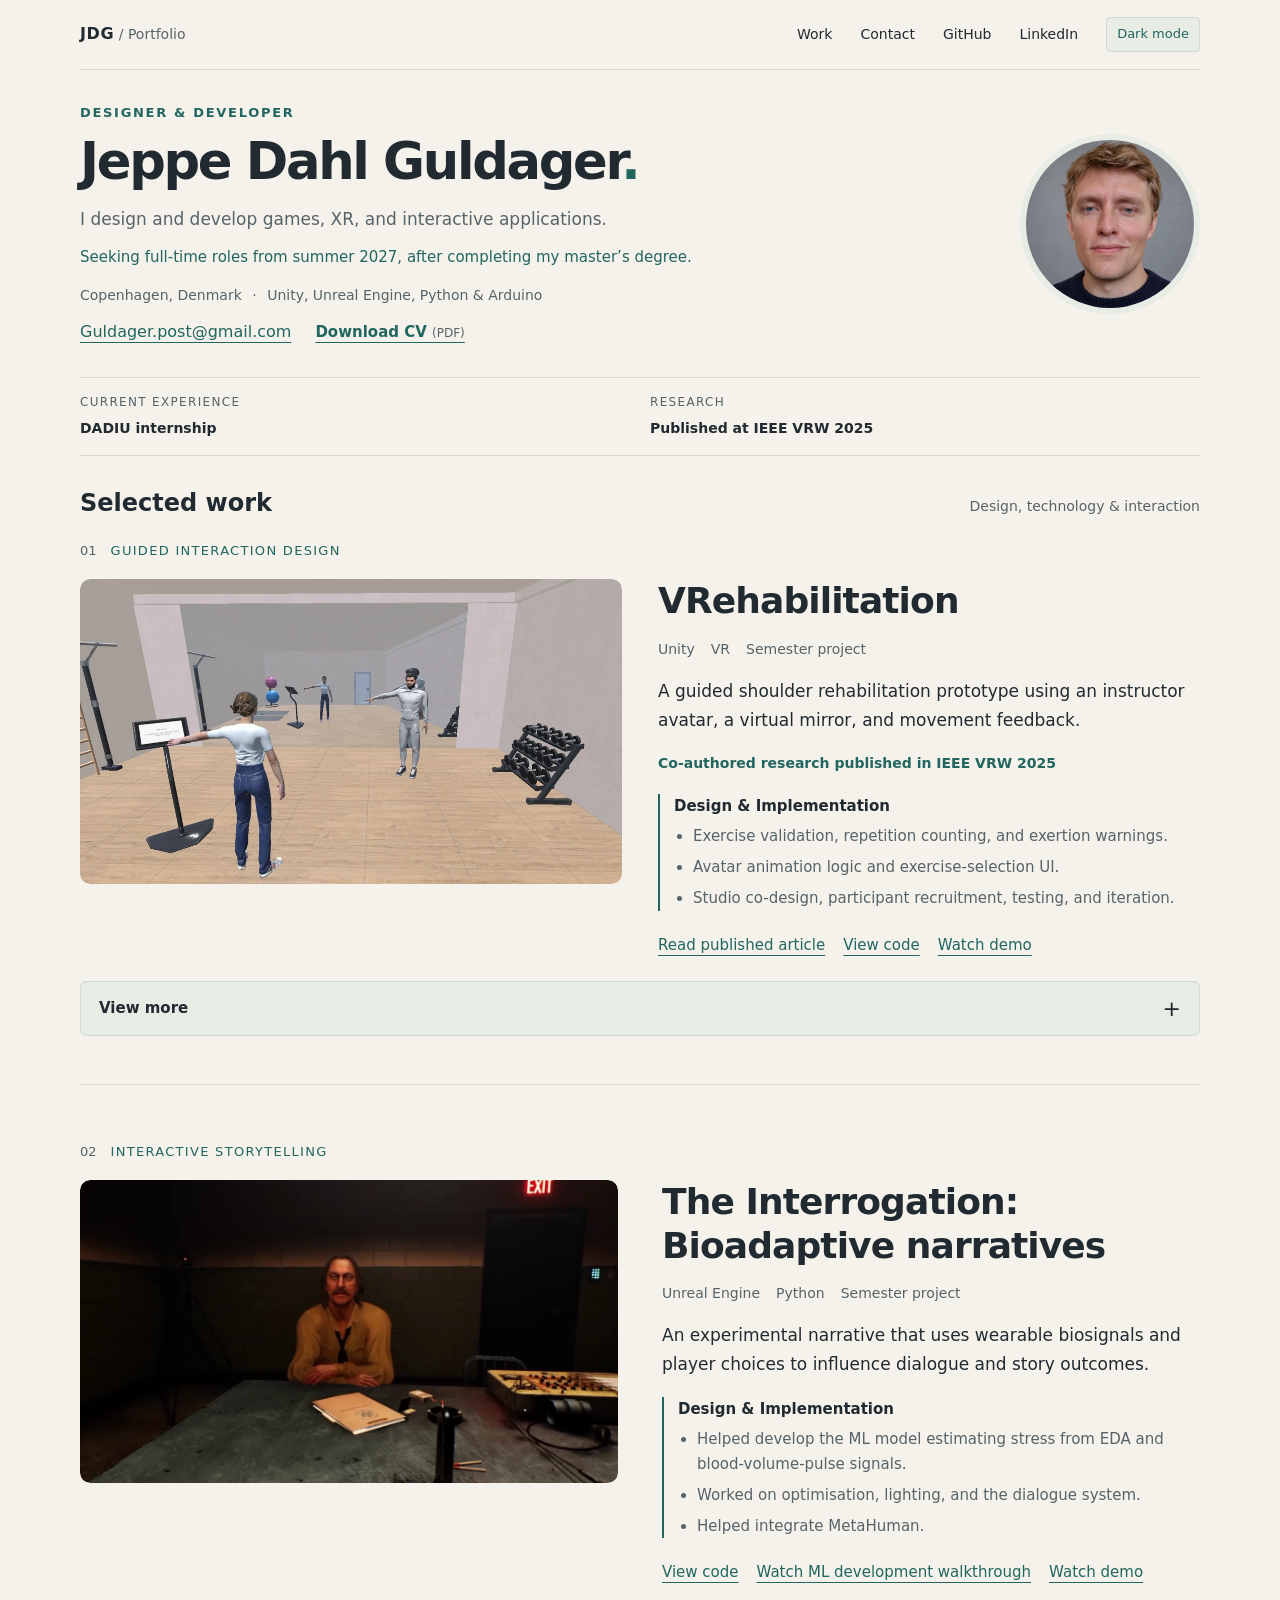
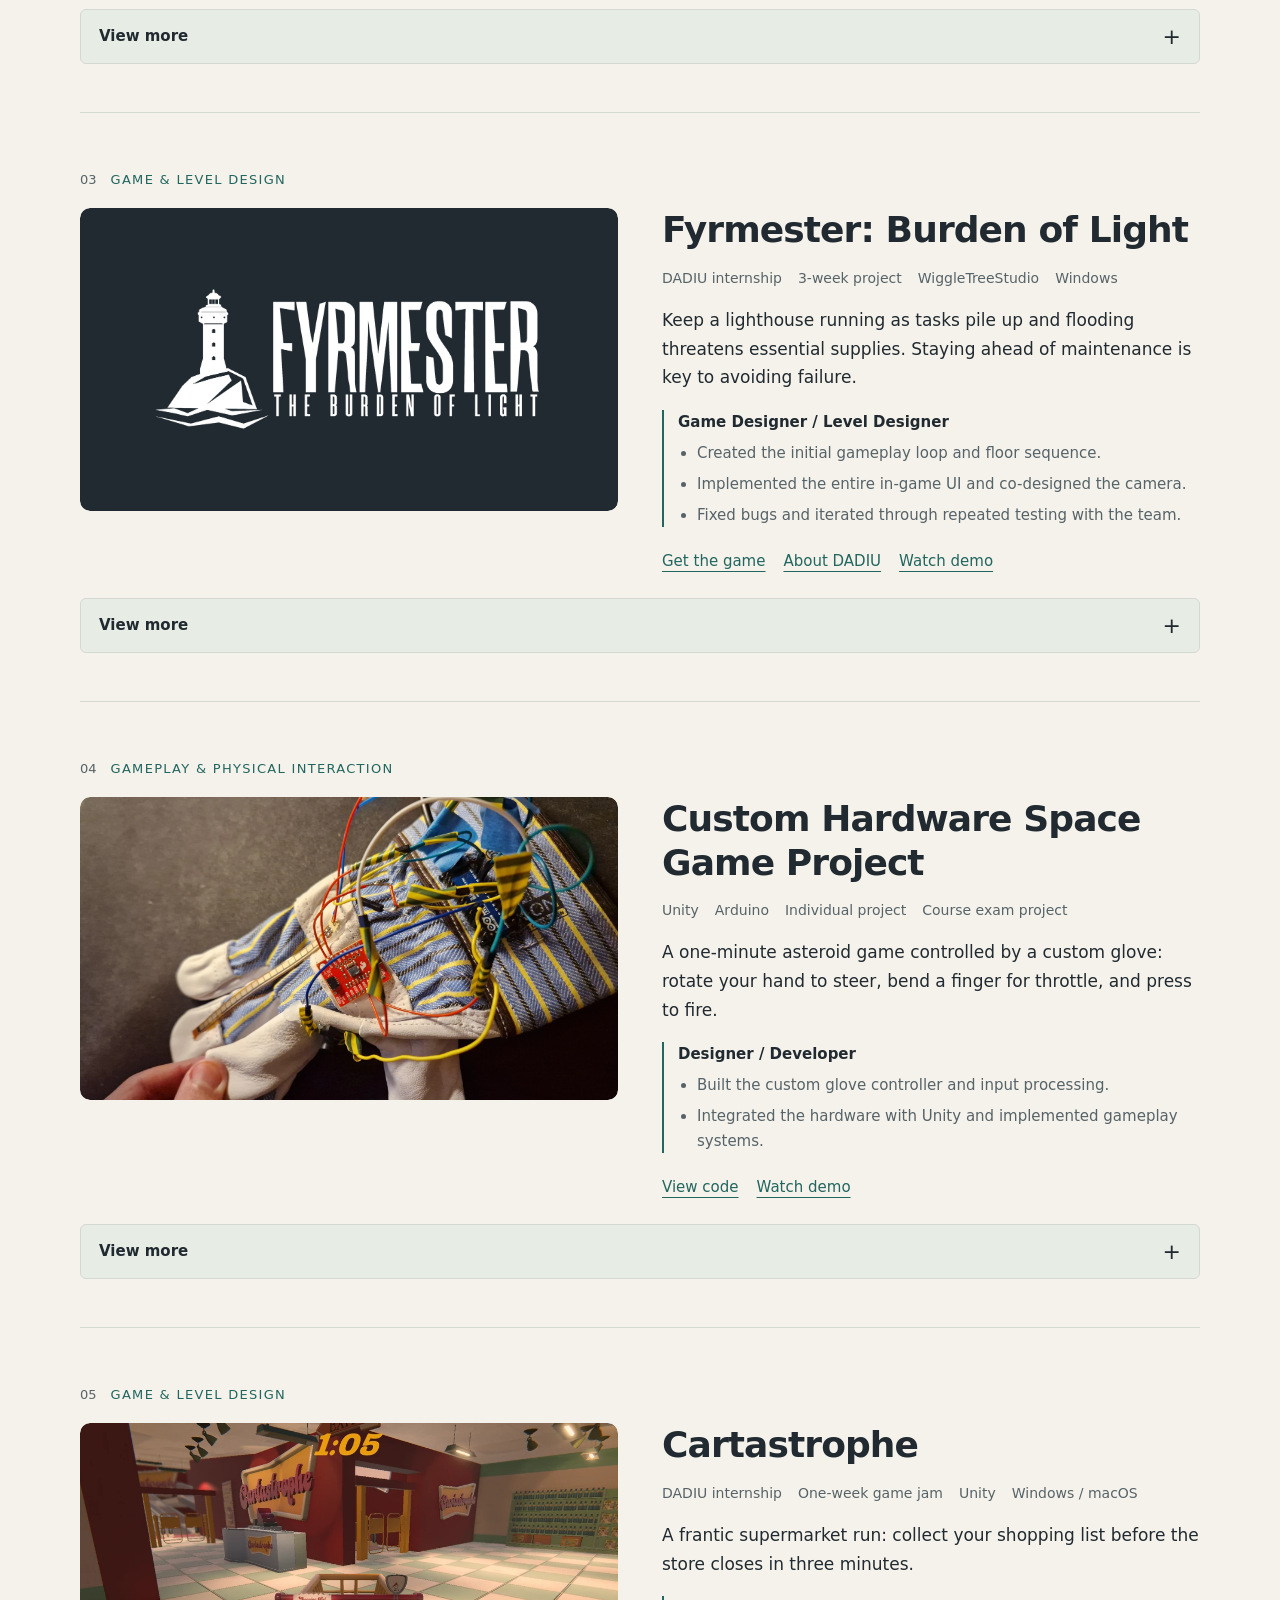
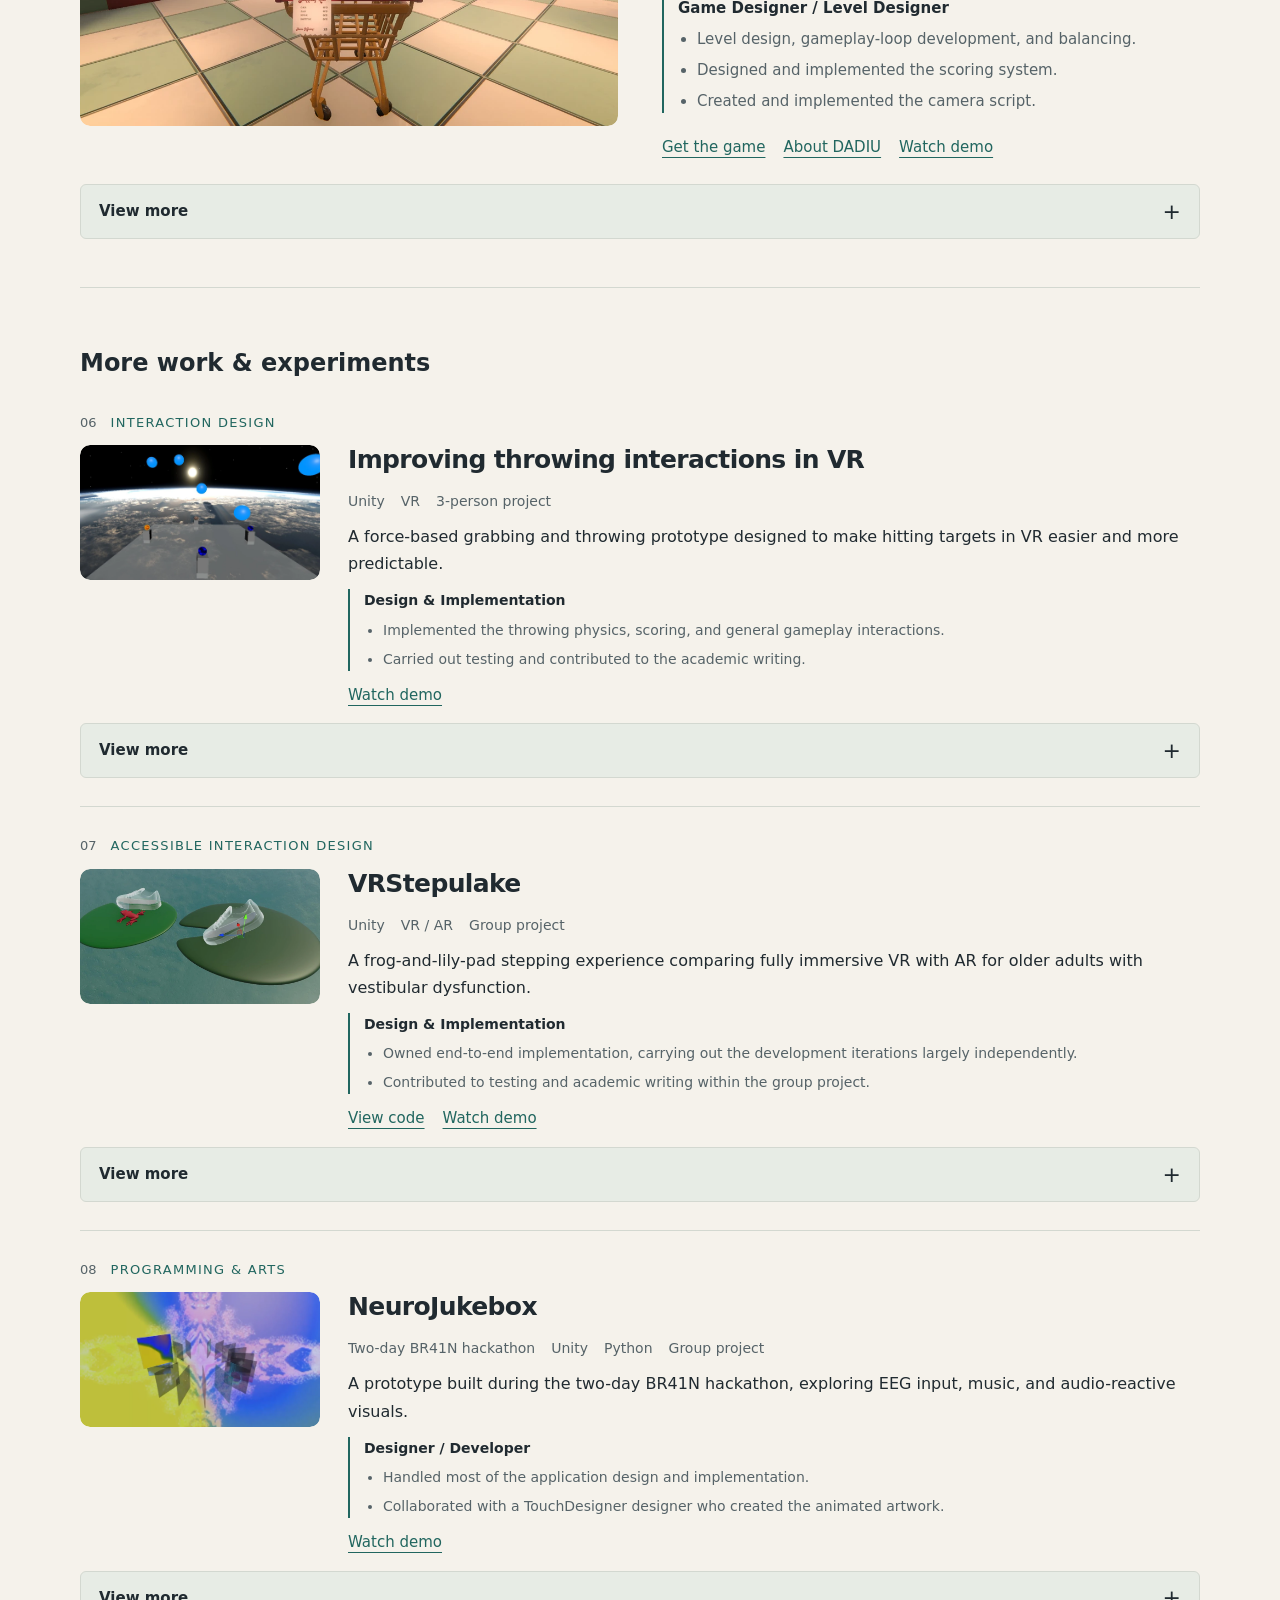
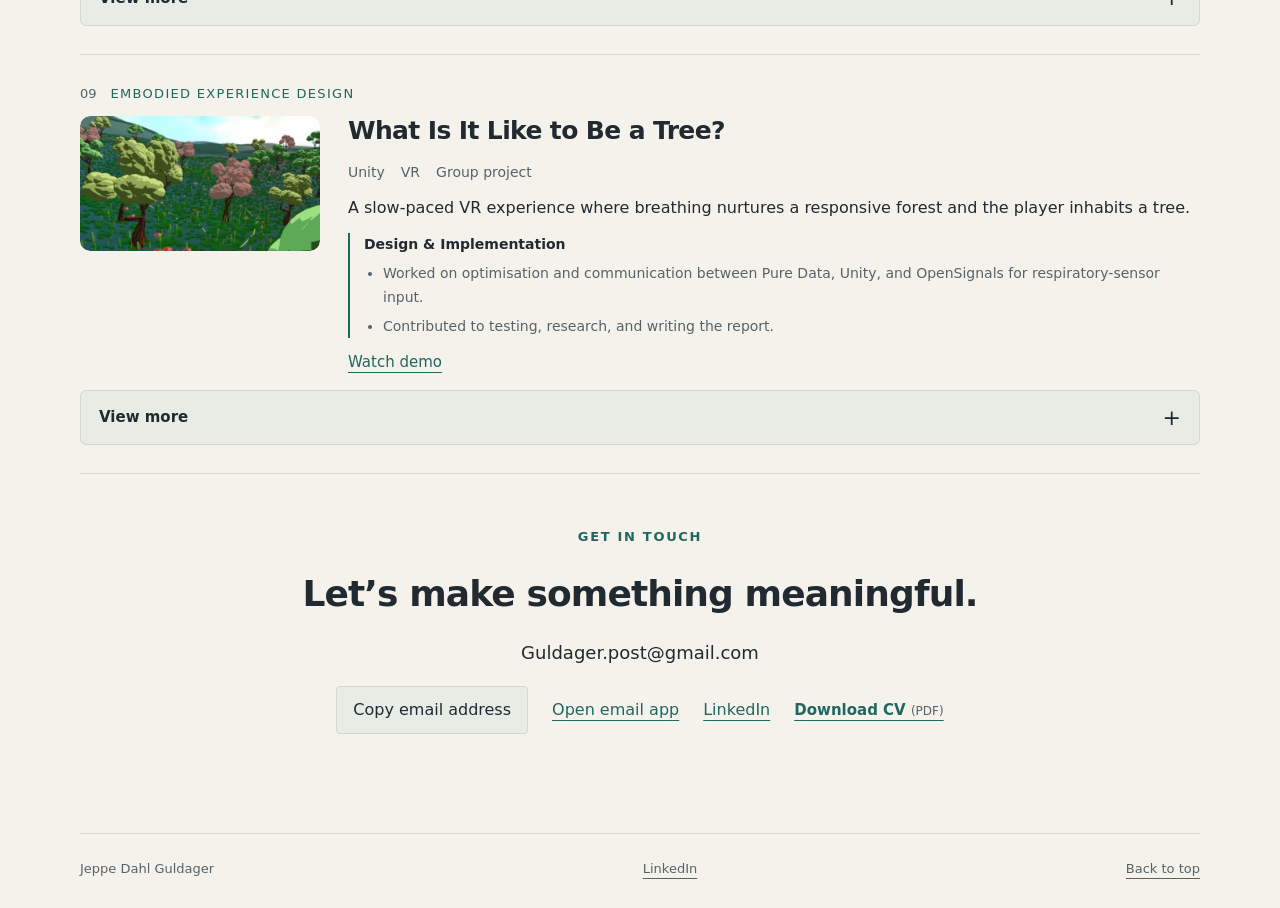
==== commit 82bdde29: "Simplify portfolio introduction" ====
--- a/index.html
+++ b/index.html
@@ -12,4 +12,4 @@
 <meta name="twitter:image" content="https://jdguldager.github.io/assets/portfolio-social.jpg">
 </head>
 <body><a class="skip" href="#work">Skip to projects</a><header class="topbar"><a class="brand" href="#top" aria-label="Back to top">JDG<span> / Portfolio</span></a><nav aria-label="Main"><a href="#work">Work</a><a href="#contact">Contact</a><a href="https://github.com/JDGuldager">GitHub</a><a href="https://www.linkedin.com/in/jdguldager/" target="_blank" rel="noopener noreferrer">LinkedIn</a><button type="button" id="theme-toggle" aria-label="Switch to dark theme" aria-pressed="false">Dark mode</button></nav></header>
-<main id="top"><section class="intro"><div class="intro-text"><p class="eyebrow">Designer &amp; Developer</p><h1>Jeppe Dahl Guldager<span class="accent">.</span></h1><p class="intro-copy">I design and develop games, XR, and interactive applications—shaping experiences, building features, and bringing team-built systems together.</p><p class="availability">Seeking full-time roles from summer 2027, after completing my master’s degree.</p><p class="intro-facts">Copenhagen, Denmark <span aria-hidden="true">·</span> Unity, Unreal Engine, Python &amp; Arduino</p><div class="contact-actions"><a class="email" href="mailto:Guldager.post@gmail.com">Guldager.post@gmail.com</a><a class="cv-link" href="assets/Jeppe_Dahl_Guldager_CV.pdf" download>Download CV <span>(PDF)</span></a></div></div><img class="portrait" src="assets/jeppe-portrait-navy-v2.webp" alt="Jeppe Dahl Guldager" width="800" height="800" fetchpriority="high"></section><div class="credentials" aria-label="Experience highlights"><a href="https://www.dadiu.dk/" target="_blank" rel="noopener noreferrer"><span>Current experience</span>DADIU internship</a><a href="#shoulder"><span>Research</span>Published at IEEE VRW 2025</a></div><section id="work" aria-labelledby="work-title"><div class="section-heading"><h2 id="work-title">Selected work</h2><span>Design, technology &amp; interaction</span></div><div id="projects"></div><noscript>Please enable JavaScript to view the project portfolio. You can also explore <a href="https://github.com/JDGuldager">my GitHub projects</a>.</noscript></section></main><footer id="contact" aria-labelledby="contact-title"><div><p class="eyebrow">Get in touch</p><h2 id="contact-title">Let’s make something meaningful.</h2><p class="contact-address">Guldager.post@gmail.com</p><div class="contact-actions"><button type="button" id="copy-email">Copy email address</button><a href="mailto:Guldager.post@gmail.com">Open email app</a><a href="https://www.linkedin.com/in/jdguldager/" target="_blank" rel="noopener noreferrer">LinkedIn</a><a class="cv-link" href="assets/Jeppe_Dahl_Guldager_CV.pdf" download>Download CV <span>(PDF)</span></a></div><p id="copy-status" role="status" aria-live="polite"></p></div><div class="footer-bottom"><span>Jeppe Dahl Guldager</span><a href="https://www.linkedin.com/in/jdguldager/" target="_blank" rel="noopener noreferrer">LinkedIn</a><a href="#top">Back to top</a></div></footer></body></html>
+<main id="top"><section class="intro"><div class="intro-text"><p class="eyebrow">Designer &amp; Developer</p><h1>Jeppe Dahl Guldager<span class="accent">.</span></h1><p class="intro-copy">I design and develop games, XR, and interactive applications.</p><p class="availability">Seeking full-time roles from summer 2027, after completing my master’s degree.</p><p class="intro-facts">Copenhagen, Denmark <span aria-hidden="true">·</span> Unity, Unreal Engine, Python &amp; Arduino</p><div class="contact-actions"><a class="email" href="mailto:Guldager.post@gmail.com">Guldager.post@gmail.com</a><a class="cv-link" href="assets/Jeppe_Dahl_Guldager_CV.pdf" download>Download CV <span>(PDF)</span></a></div></div><img class="portrait" src="assets/jeppe-portrait-navy-v2.webp" alt="Jeppe Dahl Guldager" width="800" height="800" fetchpriority="high"></section><div class="credentials" aria-label="Experience highlights"><a href="https://www.dadiu.dk/" target="_blank" rel="noopener noreferrer"><span>Current experience</span>DADIU internship</a><a href="#shoulder"><span>Research</span>Published at IEEE VRW 2025</a></div><section id="work" aria-labelledby="work-title"><div class="section-heading"><h2 id="work-title">Selected work</h2><span>Design, technology &amp; interaction</span></div><div id="projects"></div><noscript>Please enable JavaScript to view the project portfolio. You can also explore <a href="https://github.com/JDGuldager">my GitHub projects</a>.</noscript></section></main><footer id="contact" aria-labelledby="contact-title"><div><p class="eyebrow">Get in touch</p><h2 id="contact-title">Let’s make something meaningful.</h2><p class="contact-address">Guldager.post@gmail.com</p><div class="contact-actions"><button type="button" id="copy-email">Copy email address</button><a href="mailto:Guldager.post@gmail.com">Open email app</a><a href="https://www.linkedin.com/in/jdguldager/" target="_blank" rel="noopener noreferrer">LinkedIn</a><a class="cv-link" href="assets/Jeppe_Dahl_Guldager_CV.pdf" download>Download CV <span>(PDF)</span></a></div><p id="copy-status" role="status" aria-live="polite"></p></div><div class="footer-bottom"><span>Jeppe Dahl Guldager</span><a href="https://www.linkedin.com/in/jdguldager/" target="_blank" rel="noopener noreferrer">LinkedIn</a><a href="#top">Back to top</a></div></footer></body></html>
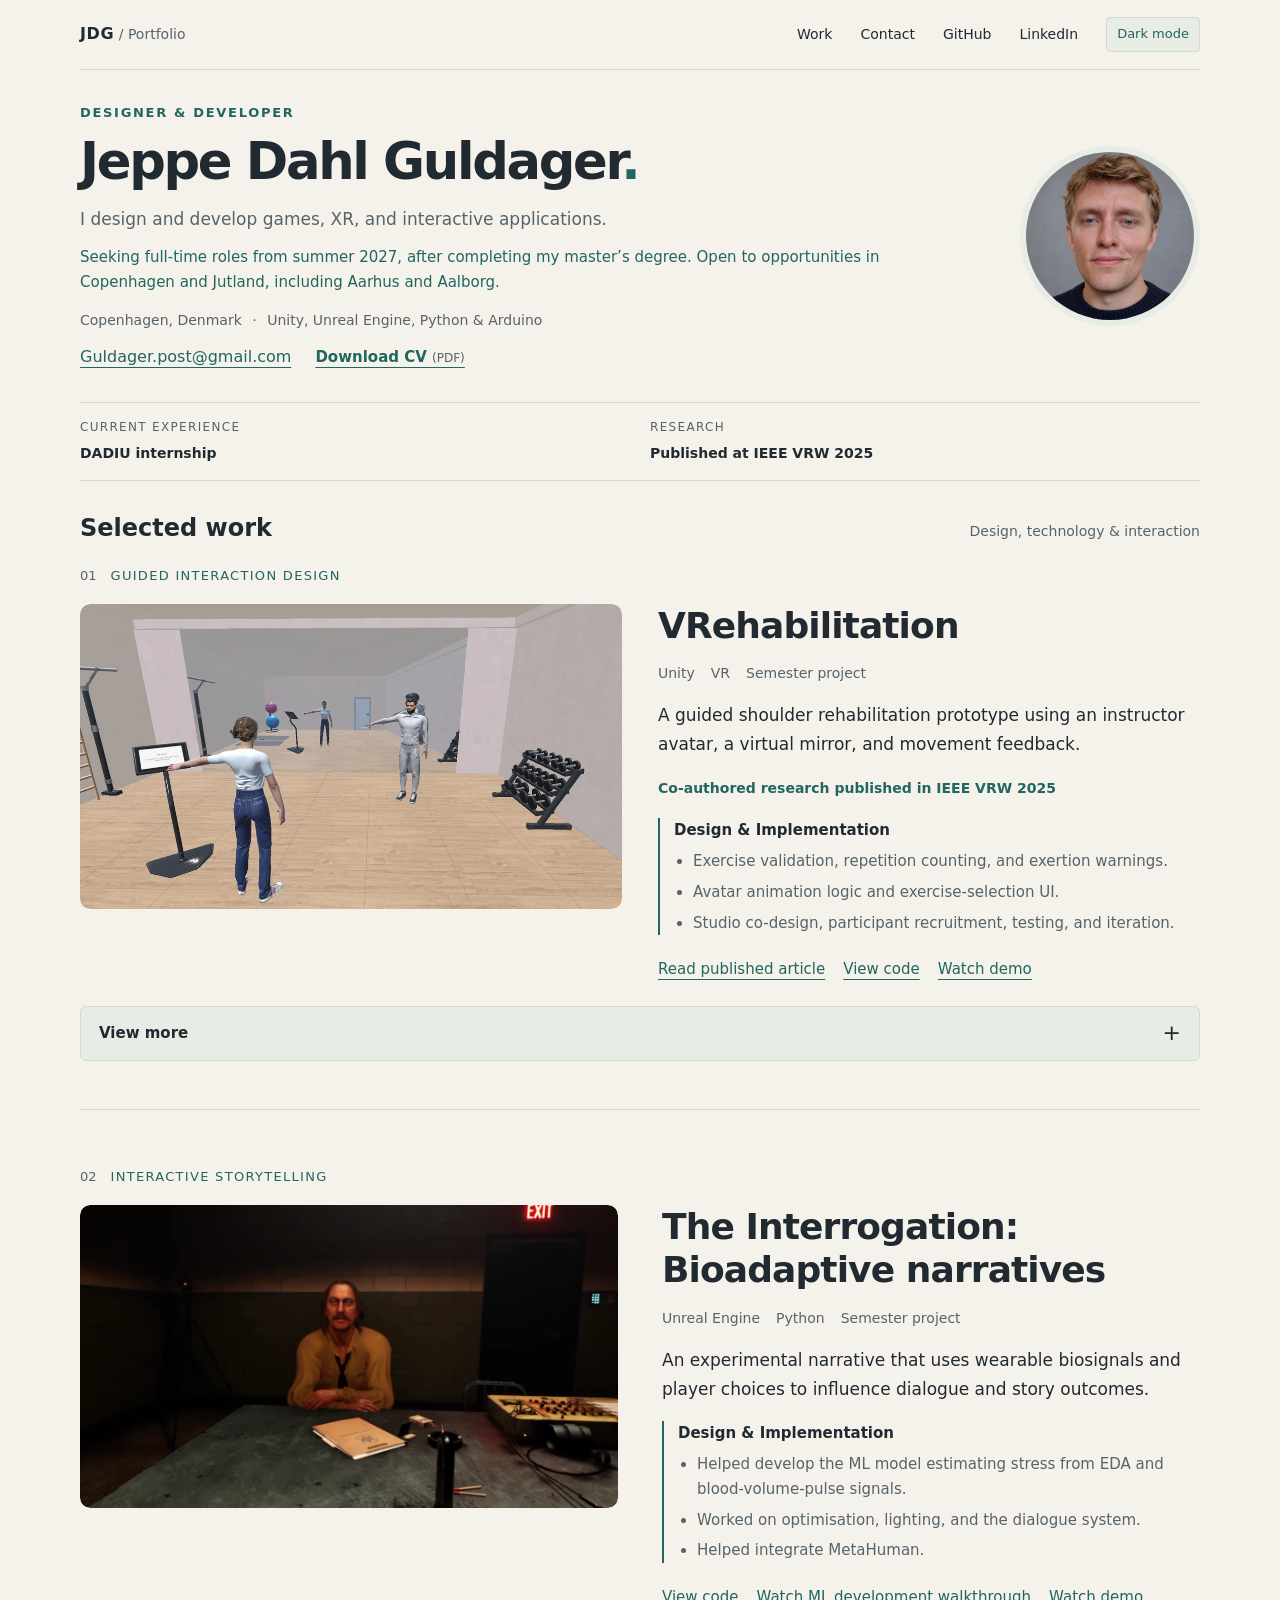
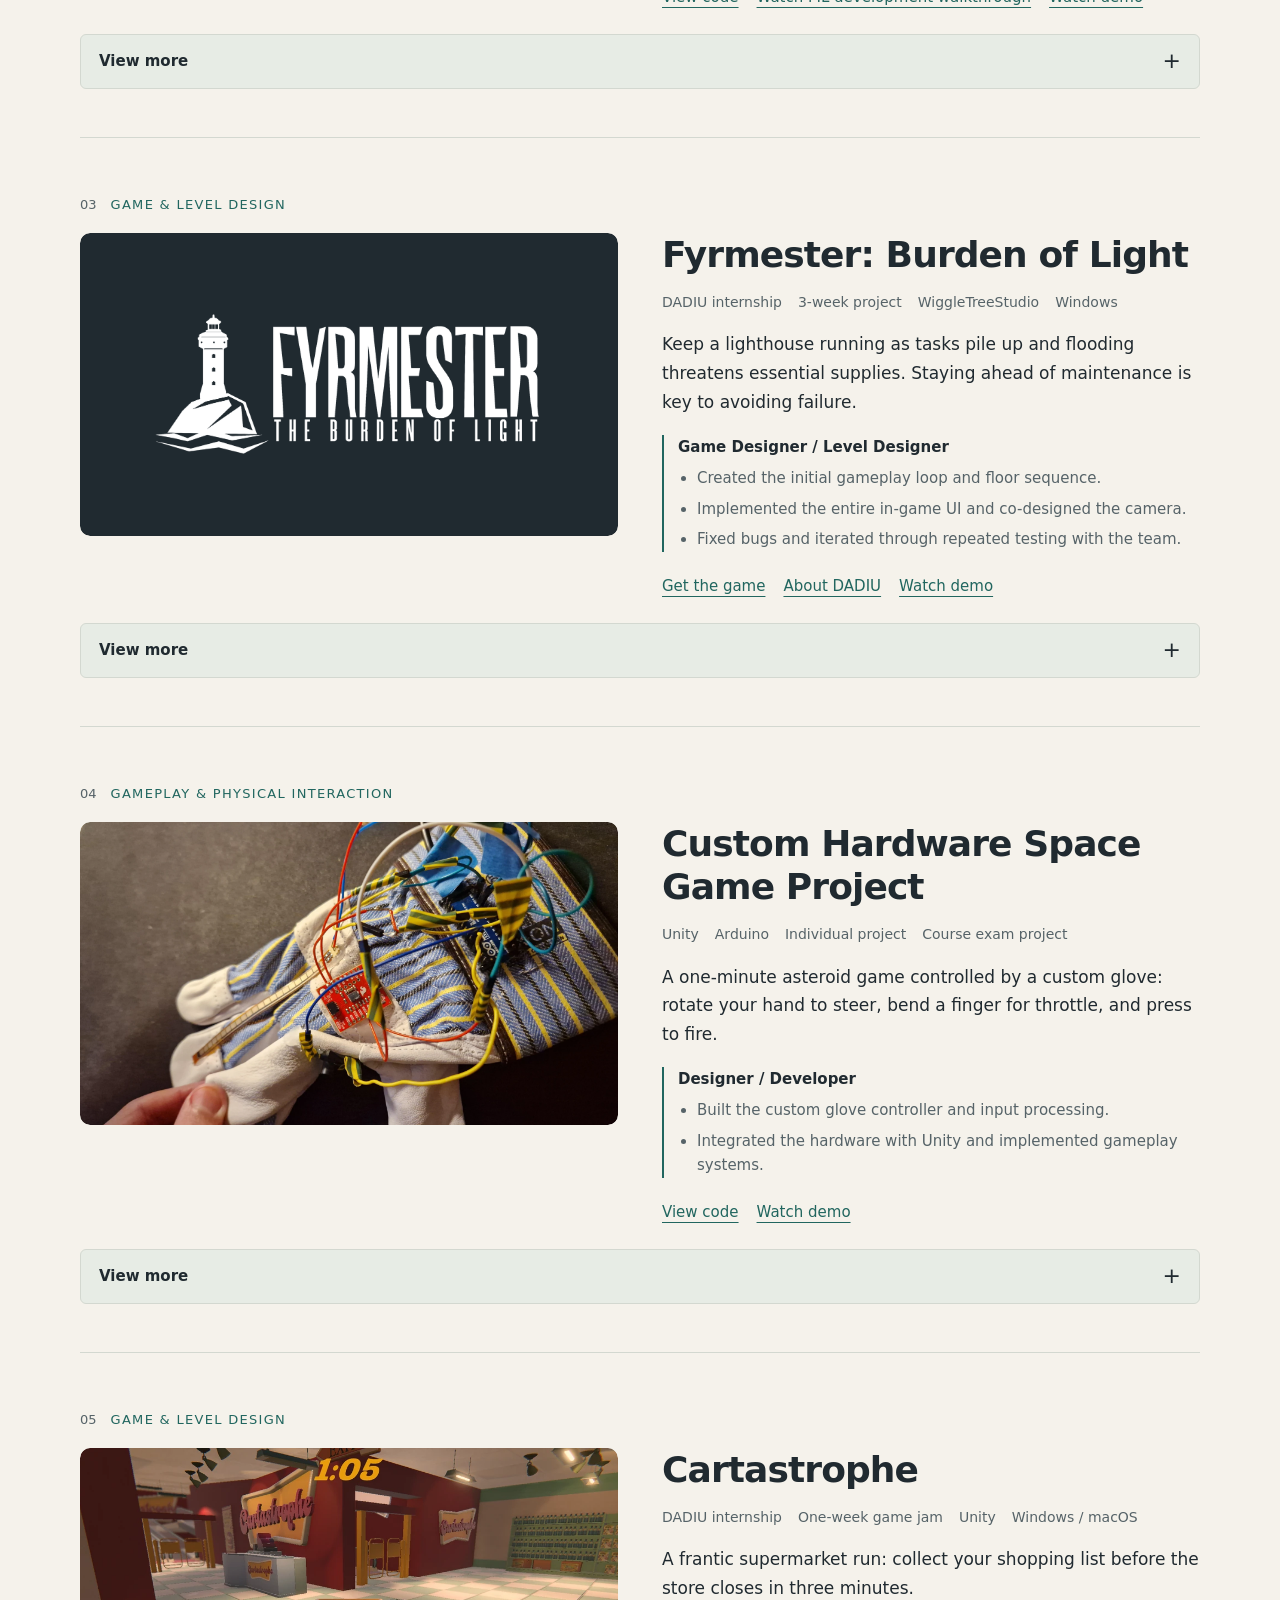
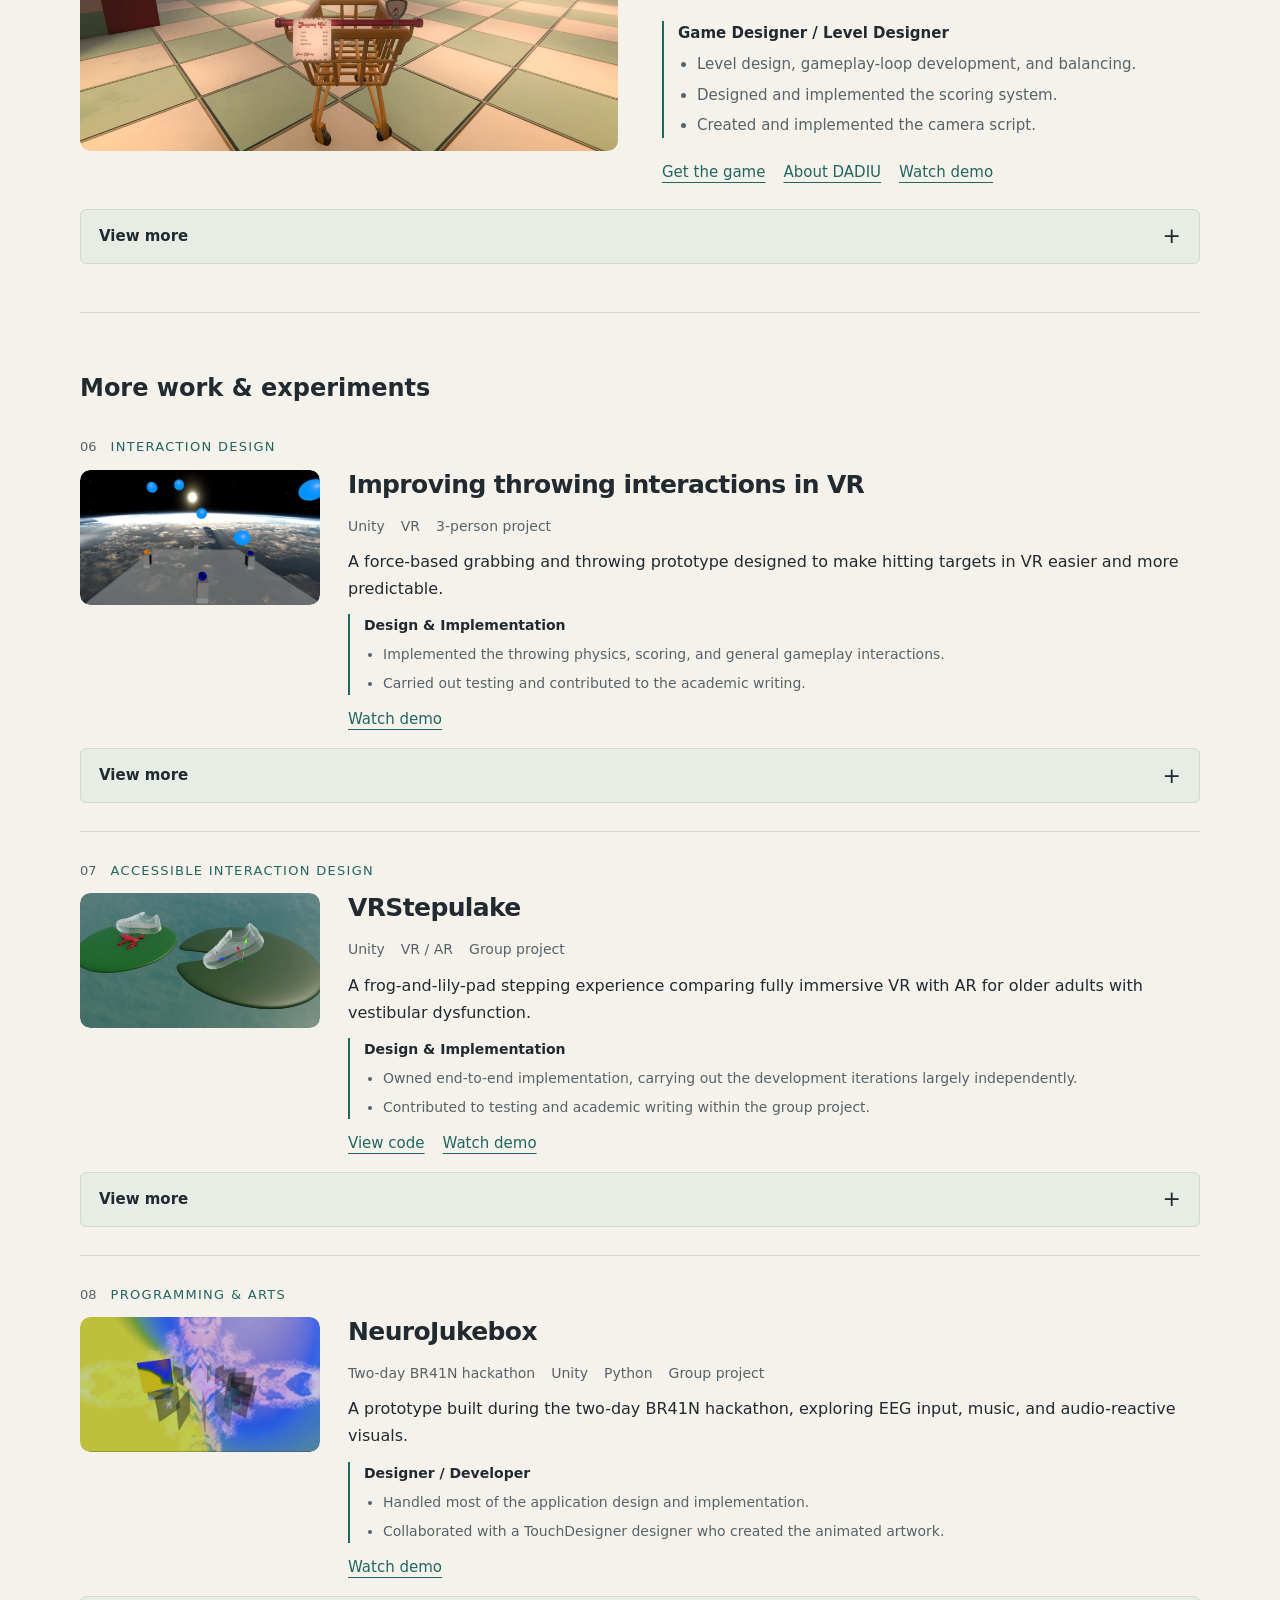
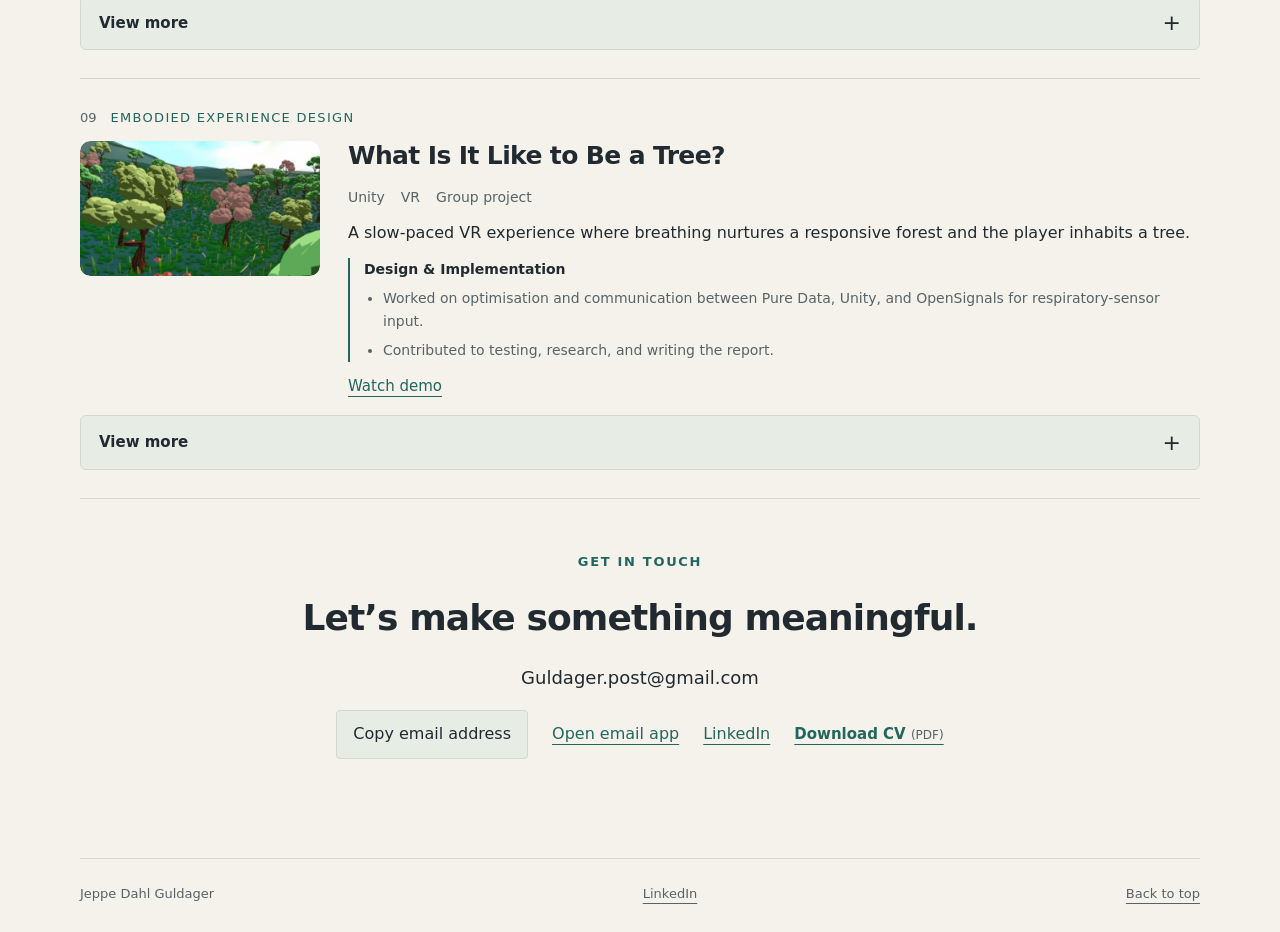
==== commit ff4cd823: "Clarify openness to jobs in Jutland" ====
--- a/index.html
+++ b/index.html
@@ -12,4 +12,4 @@
 <meta name="twitter:image" content="https://jdguldager.github.io/assets/portfolio-social.jpg">
 </head>
 <body><a class="skip" href="#work">Skip to projects</a><header class="topbar"><a class="brand" href="#top" aria-label="Back to top">JDG<span> / Portfolio</span></a><nav aria-label="Main"><a href="#work">Work</a><a href="#contact">Contact</a><a href="https://github.com/JDGuldager">GitHub</a><a href="https://www.linkedin.com/in/jdguldager/" target="_blank" rel="noopener noreferrer">LinkedIn</a><button type="button" id="theme-toggle" aria-label="Switch to dark theme" aria-pressed="false">Dark mode</button></nav></header>
-<main id="top"><section class="intro"><div class="intro-text"><p class="eyebrow">Designer &amp; Developer</p><h1>Jeppe Dahl Guldager<span class="accent">.</span></h1><p class="intro-copy">I design and develop games, XR, and interactive applications.</p><p class="availability">Seeking full-time roles from summer 2027, after completing my master’s degree.</p><p class="intro-facts">Copenhagen, Denmark <span aria-hidden="true">·</span> Unity, Unreal Engine, Python &amp; Arduino</p><div class="contact-actions"><a class="email" href="mailto:Guldager.post@gmail.com">Guldager.post@gmail.com</a><a class="cv-link" href="assets/Jeppe_Dahl_Guldager_CV.pdf" download>Download CV <span>(PDF)</span></a></div></div><img class="portrait" src="assets/jeppe-portrait-navy-v2.webp" alt="Jeppe Dahl Guldager" width="800" height="800" fetchpriority="high"></section><div class="credentials" aria-label="Experience highlights"><a href="https://www.dadiu.dk/" target="_blank" rel="noopener noreferrer"><span>Current experience</span>DADIU internship</a><a href="#shoulder"><span>Research</span>Published at IEEE VRW 2025</a></div><section id="work" aria-labelledby="work-title"><div class="section-heading"><h2 id="work-title">Selected work</h2><span>Design, technology &amp; interaction</span></div><div id="projects"></div><noscript>Please enable JavaScript to view the project portfolio. You can also explore <a href="https://github.com/JDGuldager">my GitHub projects</a>.</noscript></section></main><footer id="contact" aria-labelledby="contact-title"><div><p class="eyebrow">Get in touch</p><h2 id="contact-title">Let’s make something meaningful.</h2><p class="contact-address">Guldager.post@gmail.com</p><div class="contact-actions"><button type="button" id="copy-email">Copy email address</button><a href="mailto:Guldager.post@gmail.com">Open email app</a><a href="https://www.linkedin.com/in/jdguldager/" target="_blank" rel="noopener noreferrer">LinkedIn</a><a class="cv-link" href="assets/Jeppe_Dahl_Guldager_CV.pdf" download>Download CV <span>(PDF)</span></a></div><p id="copy-status" role="status" aria-live="polite"></p></div><div class="footer-bottom"><span>Jeppe Dahl Guldager</span><a href="https://www.linkedin.com/in/jdguldager/" target="_blank" rel="noopener noreferrer">LinkedIn</a><a href="#top">Back to top</a></div></footer></body></html>
+<main id="top"><section class="intro"><div class="intro-text"><p class="eyebrow">Designer &amp; Developer</p><h1>Jeppe Dahl Guldager<span class="accent">.</span></h1><p class="intro-copy">I design and develop games, XR, and interactive applications.</p><p class="availability">Seeking full-time roles from summer 2027, after completing my master’s degree. Open to opportunities in Copenhagen and Jutland, including Aarhus and Aalborg.</p><p class="intro-facts">Copenhagen, Denmark <span aria-hidden="true">·</span> Unity, Unreal Engine, Python &amp; Arduino</p><div class="contact-actions"><a class="email" href="mailto:Guldager.post@gmail.com">Guldager.post@gmail.com</a><a class="cv-link" href="assets/Jeppe_Dahl_Guldager_CV.pdf" download>Download CV <span>(PDF)</span></a></div></div><img class="portrait" src="assets/jeppe-portrait-navy-v2.webp" alt="Jeppe Dahl Guldager" width="800" height="800" fetchpriority="high"></section><div class="credentials" aria-label="Experience highlights"><a href="https://www.dadiu.dk/" target="_blank" rel="noopener noreferrer"><span>Current experience</span>DADIU internship</a><a href="#shoulder"><span>Research</span>Published at IEEE VRW 2025</a></div><section id="work" aria-labelledby="work-title"><div class="section-heading"><h2 id="work-title">Selected work</h2><span>Design, technology &amp; interaction</span></div><div id="projects"></div><noscript>Please enable JavaScript to view the project portfolio. You can also explore <a href="https://github.com/JDGuldager">my GitHub projects</a>.</noscript></section></main><footer id="contact" aria-labelledby="contact-title"><div><p class="eyebrow">Get in touch</p><h2 id="contact-title">Let’s make something meaningful.</h2><p class="contact-address">Guldager.post@gmail.com</p><div class="contact-actions"><button type="button" id="copy-email">Copy email address</button><a href="mailto:Guldager.post@gmail.com">Open email app</a><a href="https://www.linkedin.com/in/jdguldager/" target="_blank" rel="noopener noreferrer">LinkedIn</a><a class="cv-link" href="assets/Jeppe_Dahl_Guldager_CV.pdf" download>Download CV <span>(PDF)</span></a></div><p id="copy-status" role="status" aria-live="polite"></p></div><div class="footer-bottom"><span>Jeppe Dahl Guldager</span><a href="https://www.linkedin.com/in/jdguldager/" target="_blank" rel="noopener noreferrer">LinkedIn</a><a href="#top">Back to top</a></div></footer></body></html>
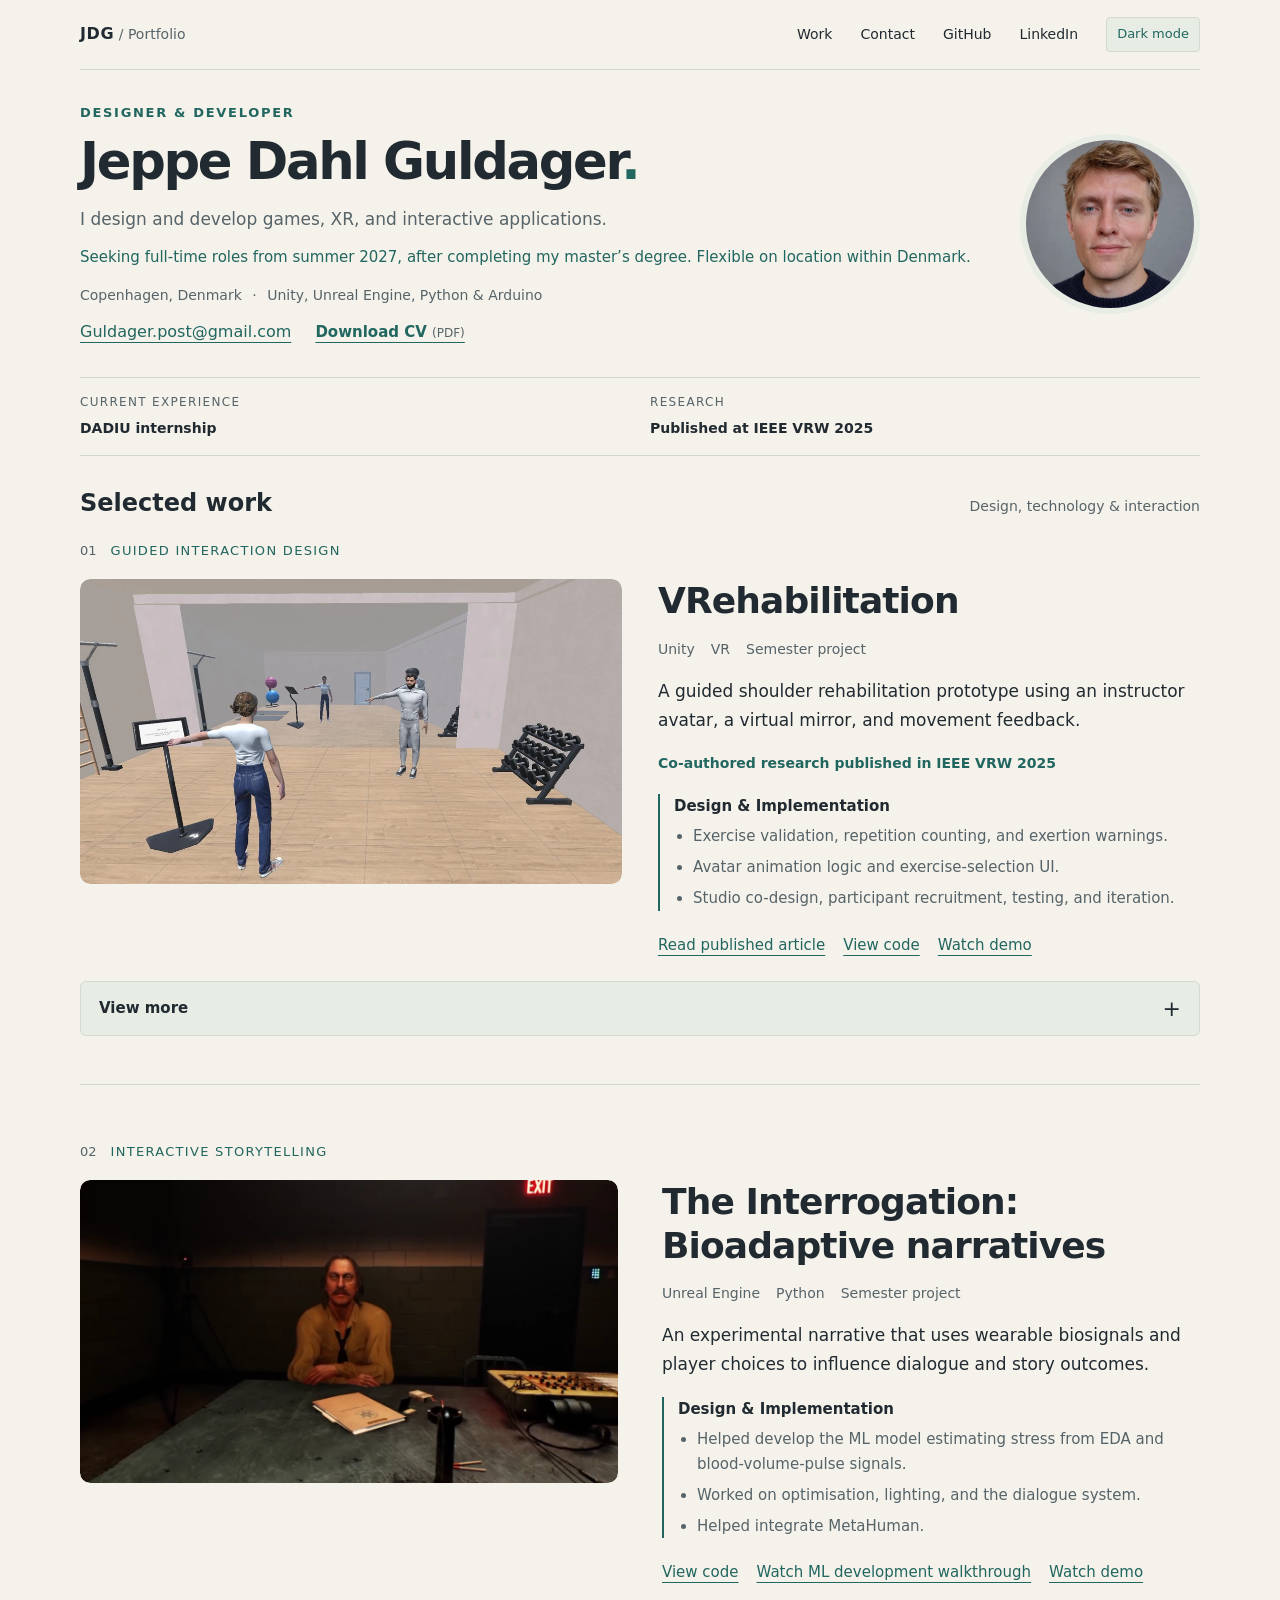
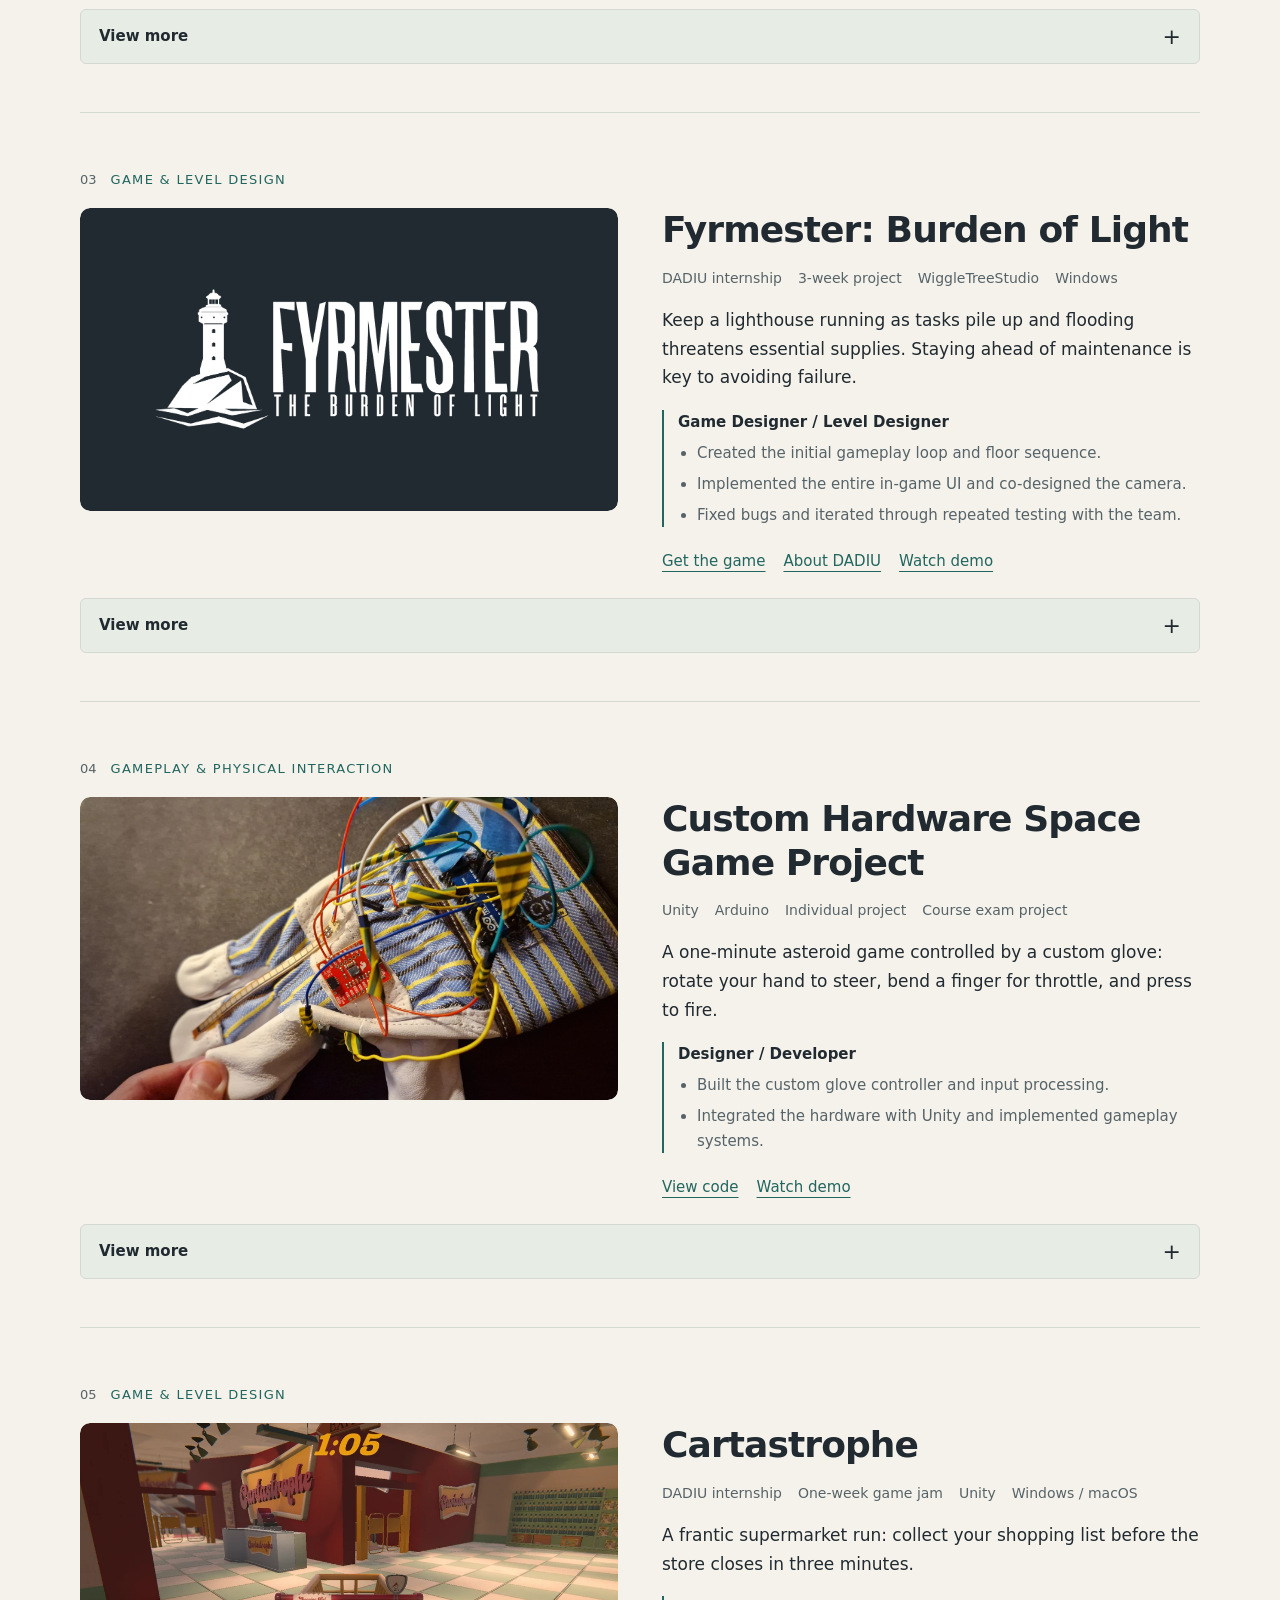
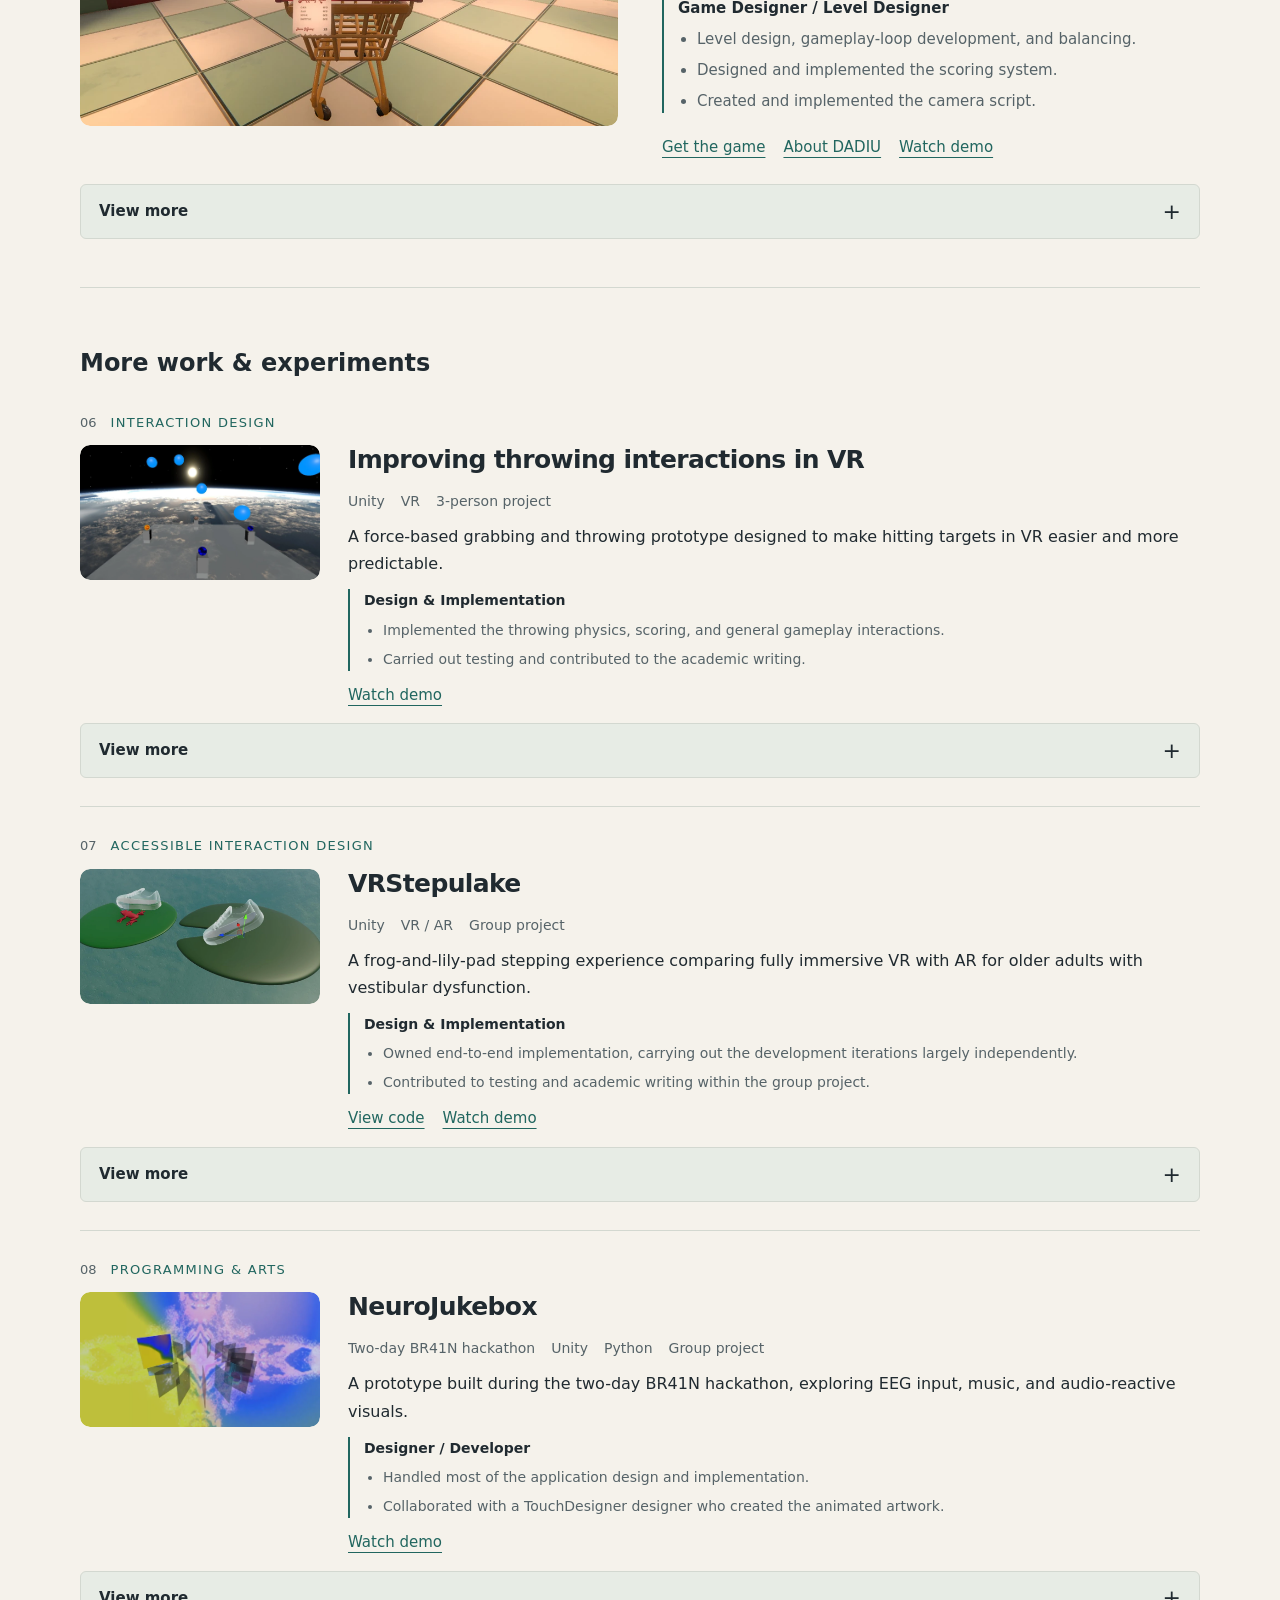
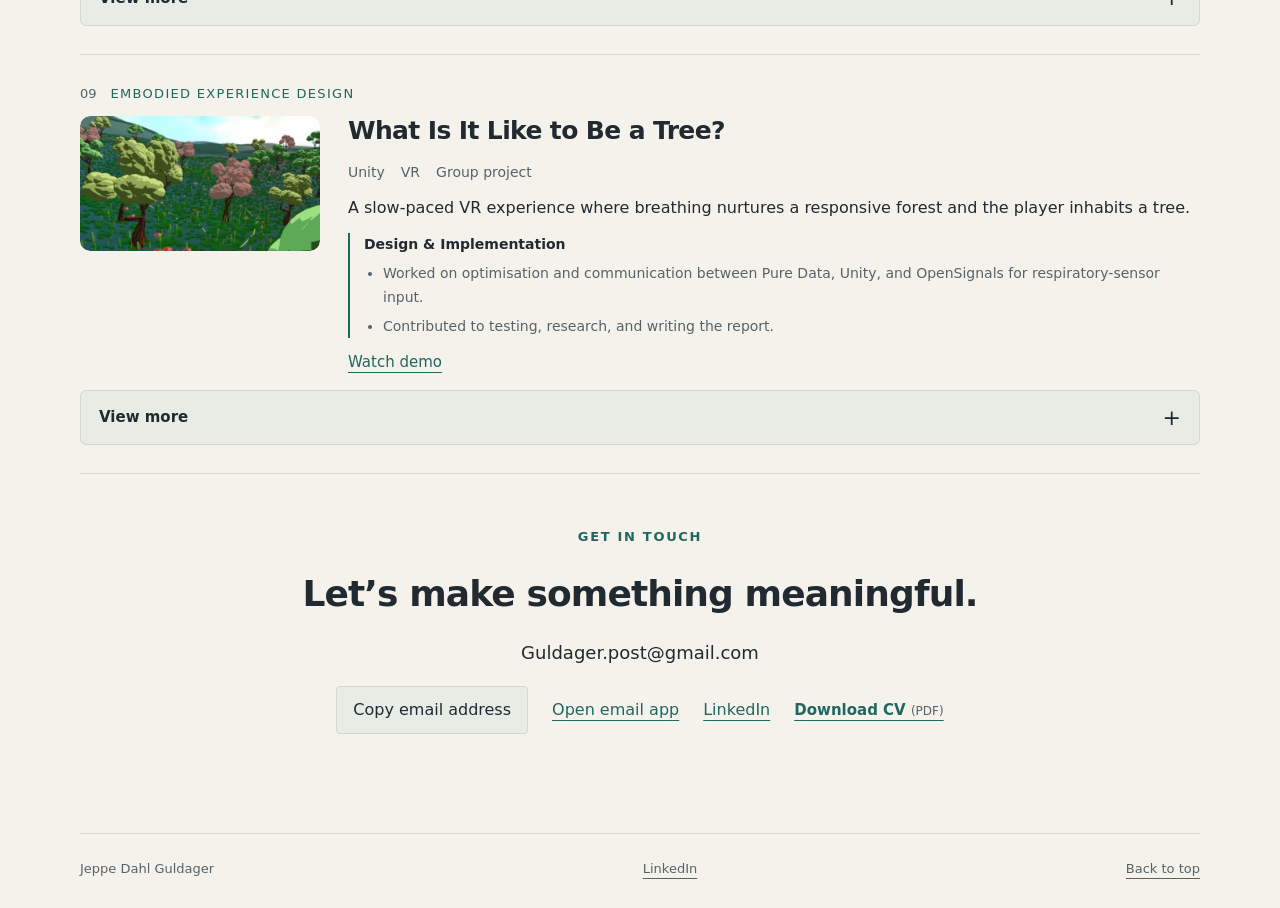
==== commit 0d696187: "Simplify location flexibility wording" ====
--- a/index.html
+++ b/index.html
@@ -12,4 +12,4 @@
 <meta name="twitter:image" content="https://jdguldager.github.io/assets/portfolio-social.jpg">
 </head>
 <body><a class="skip" href="#work">Skip to projects</a><header class="topbar"><a class="brand" href="#top" aria-label="Back to top">JDG<span> / Portfolio</span></a><nav aria-label="Main"><a href="#work">Work</a><a href="#contact">Contact</a><a href="https://github.com/JDGuldager">GitHub</a><a href="https://www.linkedin.com/in/jdguldager/" target="_blank" rel="noopener noreferrer">LinkedIn</a><button type="button" id="theme-toggle" aria-label="Switch to dark theme" aria-pressed="false">Dark mode</button></nav></header>
-<main id="top"><section class="intro"><div class="intro-text"><p class="eyebrow">Designer &amp; Developer</p><h1>Jeppe Dahl Guldager<span class="accent">.</span></h1><p class="intro-copy">I design and develop games, XR, and interactive applications.</p><p class="availability">Seeking full-time roles from summer 2027, after completing my master’s degree. Open to opportunities in Copenhagen and Jutland, including Aarhus and Aalborg.</p><p class="intro-facts">Copenhagen, Denmark <span aria-hidden="true">·</span> Unity, Unreal Engine, Python &amp; Arduino</p><div class="contact-actions"><a class="email" href="mailto:Guldager.post@gmail.com">Guldager.post@gmail.com</a><a class="cv-link" href="assets/Jeppe_Dahl_Guldager_CV.pdf" download>Download CV <span>(PDF)</span></a></div></div><img class="portrait" src="assets/jeppe-portrait-navy-v2.webp" alt="Jeppe Dahl Guldager" width="800" height="800" fetchpriority="high"></section><div class="credentials" aria-label="Experience highlights"><a href="https://www.dadiu.dk/" target="_blank" rel="noopener noreferrer"><span>Current experience</span>DADIU internship</a><a href="#shoulder"><span>Research</span>Published at IEEE VRW 2025</a></div><section id="work" aria-labelledby="work-title"><div class="section-heading"><h2 id="work-title">Selected work</h2><span>Design, technology &amp; interaction</span></div><div id="projects"></div><noscript>Please enable JavaScript to view the project portfolio. You can also explore <a href="https://github.com/JDGuldager">my GitHub projects</a>.</noscript></section></main><footer id="contact" aria-labelledby="contact-title"><div><p class="eyebrow">Get in touch</p><h2 id="contact-title">Let’s make something meaningful.</h2><p class="contact-address">Guldager.post@gmail.com</p><div class="contact-actions"><button type="button" id="copy-email">Copy email address</button><a href="mailto:Guldager.post@gmail.com">Open email app</a><a href="https://www.linkedin.com/in/jdguldager/" target="_blank" rel="noopener noreferrer">LinkedIn</a><a class="cv-link" href="assets/Jeppe_Dahl_Guldager_CV.pdf" download>Download CV <span>(PDF)</span></a></div><p id="copy-status" role="status" aria-live="polite"></p></div><div class="footer-bottom"><span>Jeppe Dahl Guldager</span><a href="https://www.linkedin.com/in/jdguldager/" target="_blank" rel="noopener noreferrer">LinkedIn</a><a href="#top">Back to top</a></div></footer></body></html>
+<main id="top"><section class="intro"><div class="intro-text"><p class="eyebrow">Designer &amp; Developer</p><h1>Jeppe Dahl Guldager<span class="accent">.</span></h1><p class="intro-copy">I design and develop games, XR, and interactive applications.</p><p class="availability">Seeking full-time roles from summer 2027, after completing my master’s degree. Flexible on location within Denmark.</p><p class="intro-facts">Copenhagen, Denmark <span aria-hidden="true">·</span> Unity, Unreal Engine, Python &amp; Arduino</p><div class="contact-actions"><a class="email" href="mailto:Guldager.post@gmail.com">Guldager.post@gmail.com</a><a class="cv-link" href="assets/Jeppe_Dahl_Guldager_CV.pdf" download>Download CV <span>(PDF)</span></a></div></div><img class="portrait" src="assets/jeppe-portrait-navy-v2.webp" alt="Jeppe Dahl Guldager" width="800" height="800" fetchpriority="high"></section><div class="credentials" aria-label="Experience highlights"><a href="https://www.dadiu.dk/" target="_blank" rel="noopener noreferrer"><span>Current experience</span>DADIU internship</a><a href="#shoulder"><span>Research</span>Published at IEEE VRW 2025</a></div><section id="work" aria-labelledby="work-title"><div class="section-heading"><h2 id="work-title">Selected work</h2><span>Design, technology &amp; interaction</span></div><div id="projects"></div><noscript>Please enable JavaScript to view the project portfolio. You can also explore <a href="https://github.com/JDGuldager">my GitHub projects</a>.</noscript></section></main><footer id="contact" aria-labelledby="contact-title"><div><p class="eyebrow">Get in touch</p><h2 id="contact-title">Let’s make something meaningful.</h2><p class="contact-address">Guldager.post@gmail.com</p><div class="contact-actions"><button type="button" id="copy-email">Copy email address</button><a href="mailto:Guldager.post@gmail.com">Open email app</a><a href="https://www.linkedin.com/in/jdguldager/" target="_blank" rel="noopener noreferrer">LinkedIn</a><a class="cv-link" href="assets/Jeppe_Dahl_Guldager_CV.pdf" download>Download CV <span>(PDF)</span></a></div><p id="copy-status" role="status" aria-live="polite"></p></div><div class="footer-bottom"><span>Jeppe Dahl Guldager</span><a href="https://www.linkedin.com/in/jdguldager/" target="_blank" rel="noopener noreferrer">LinkedIn</a><a href="#top">Back to top</a></div></footer></body></html>
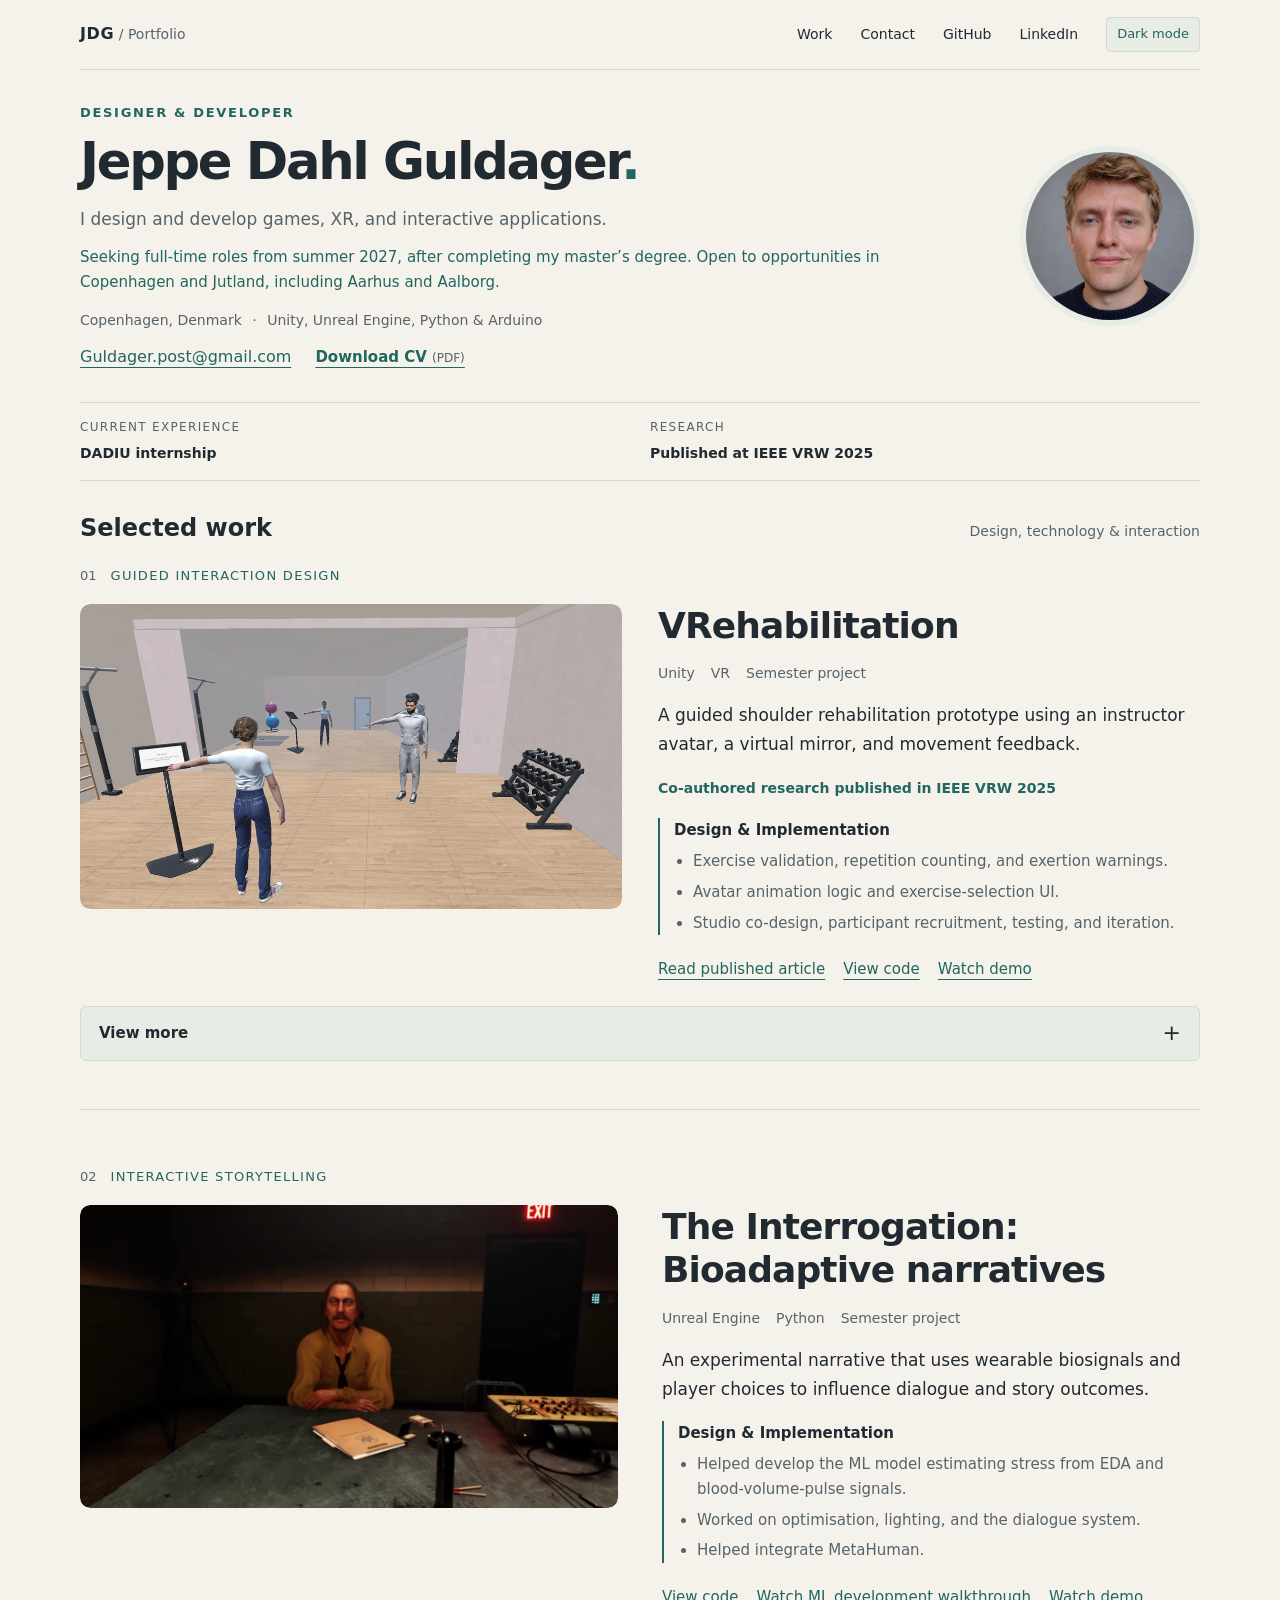
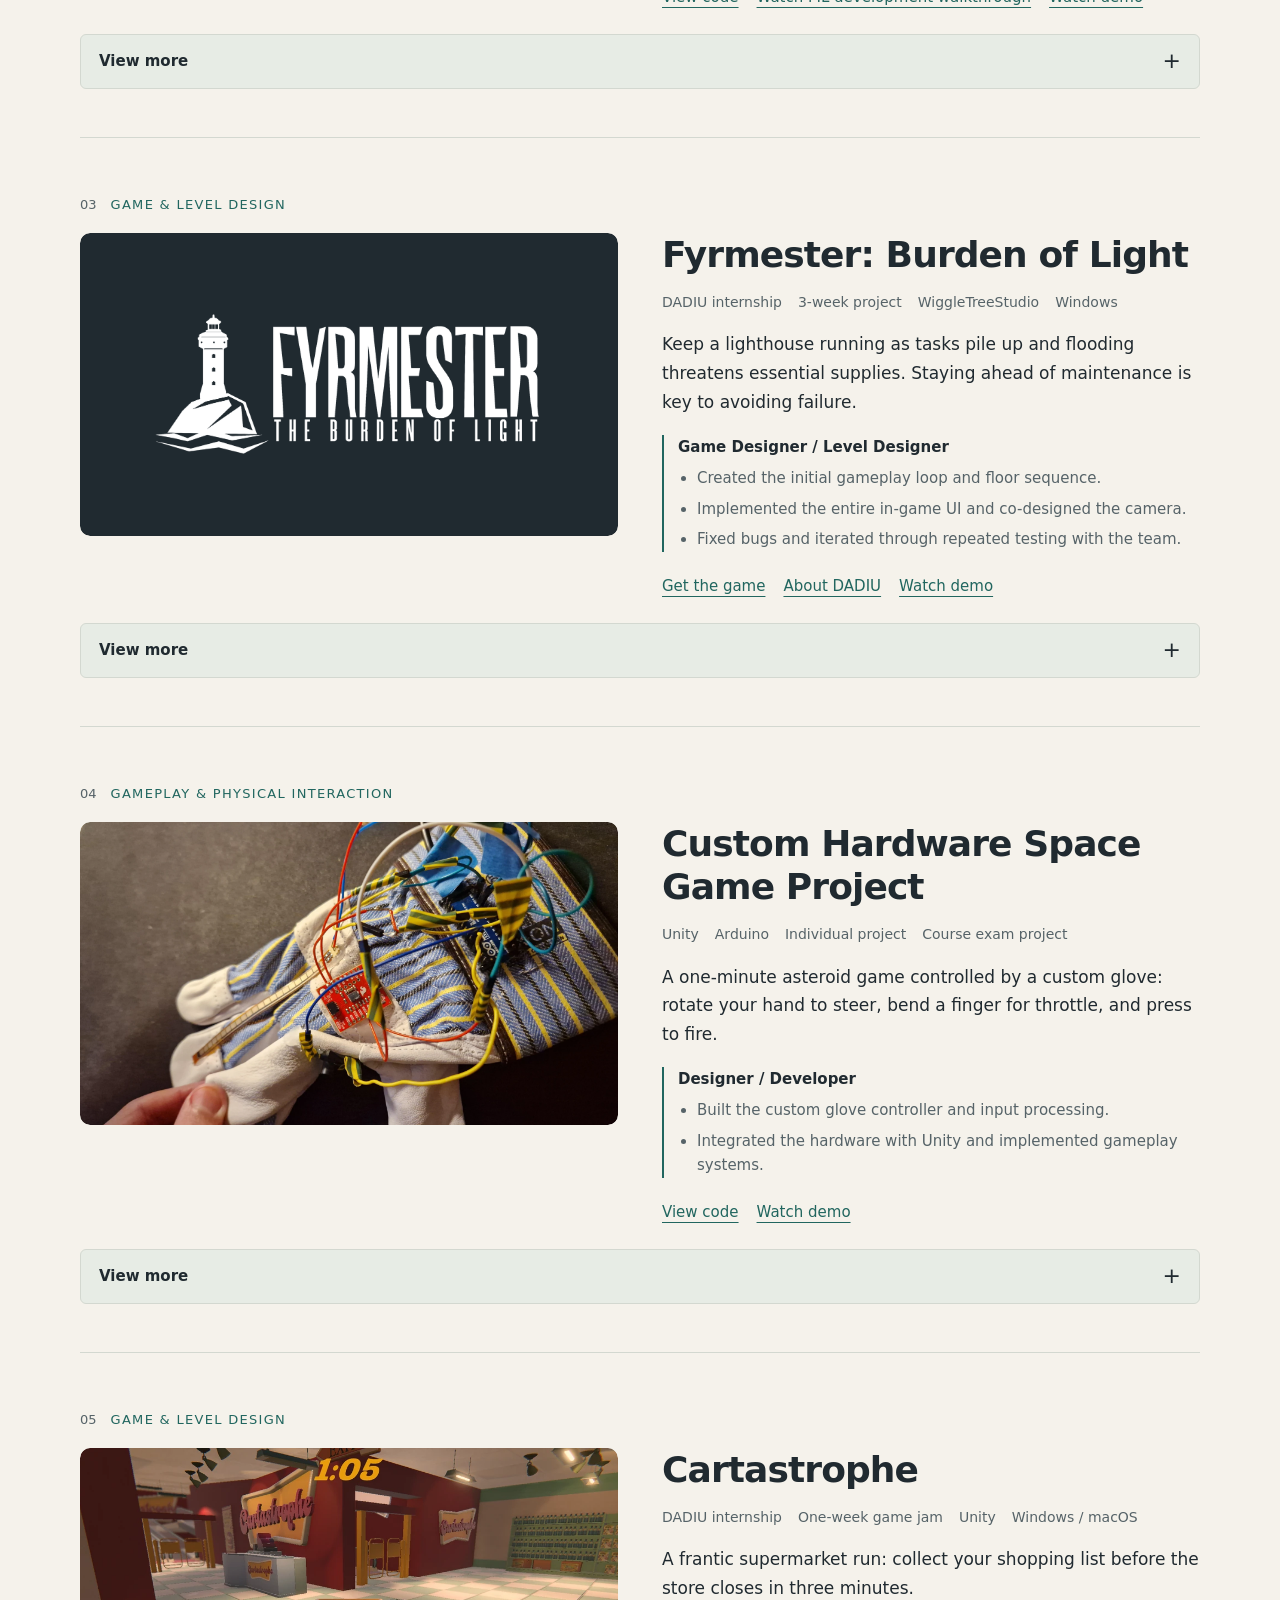
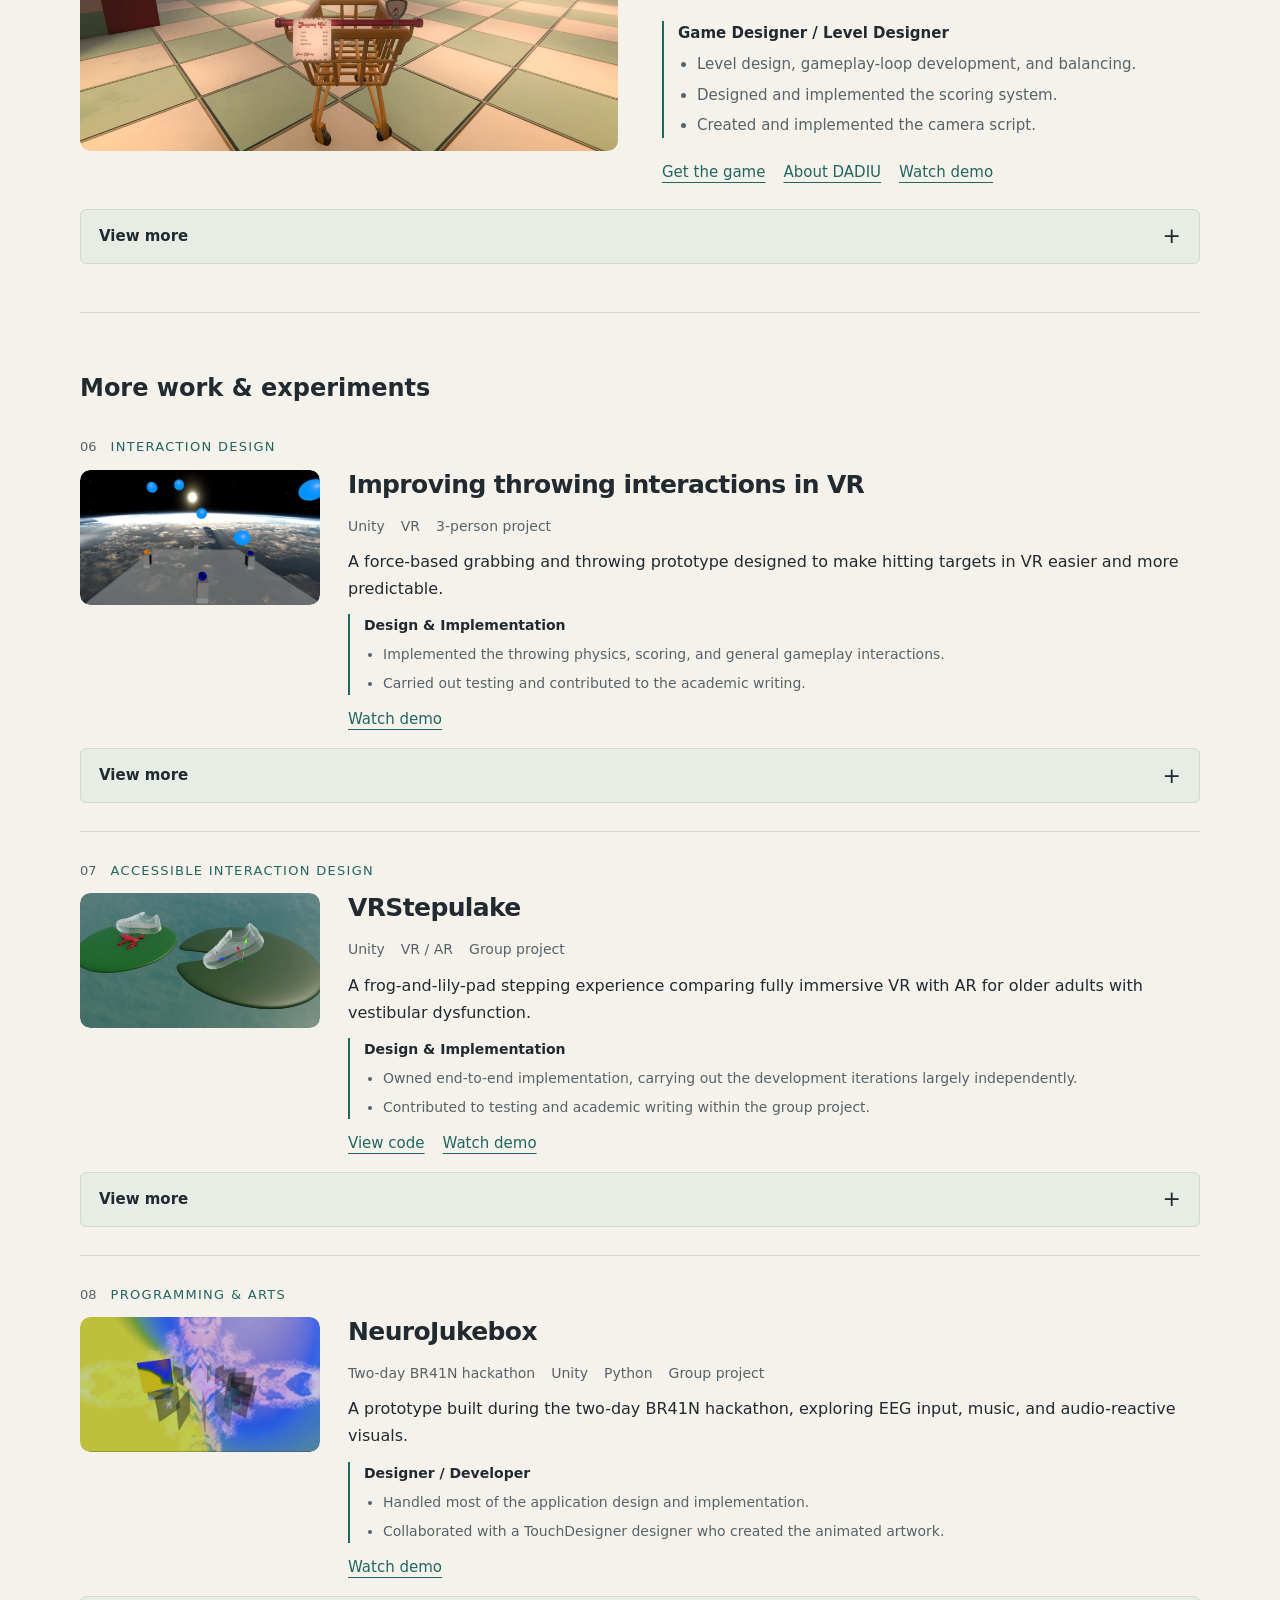
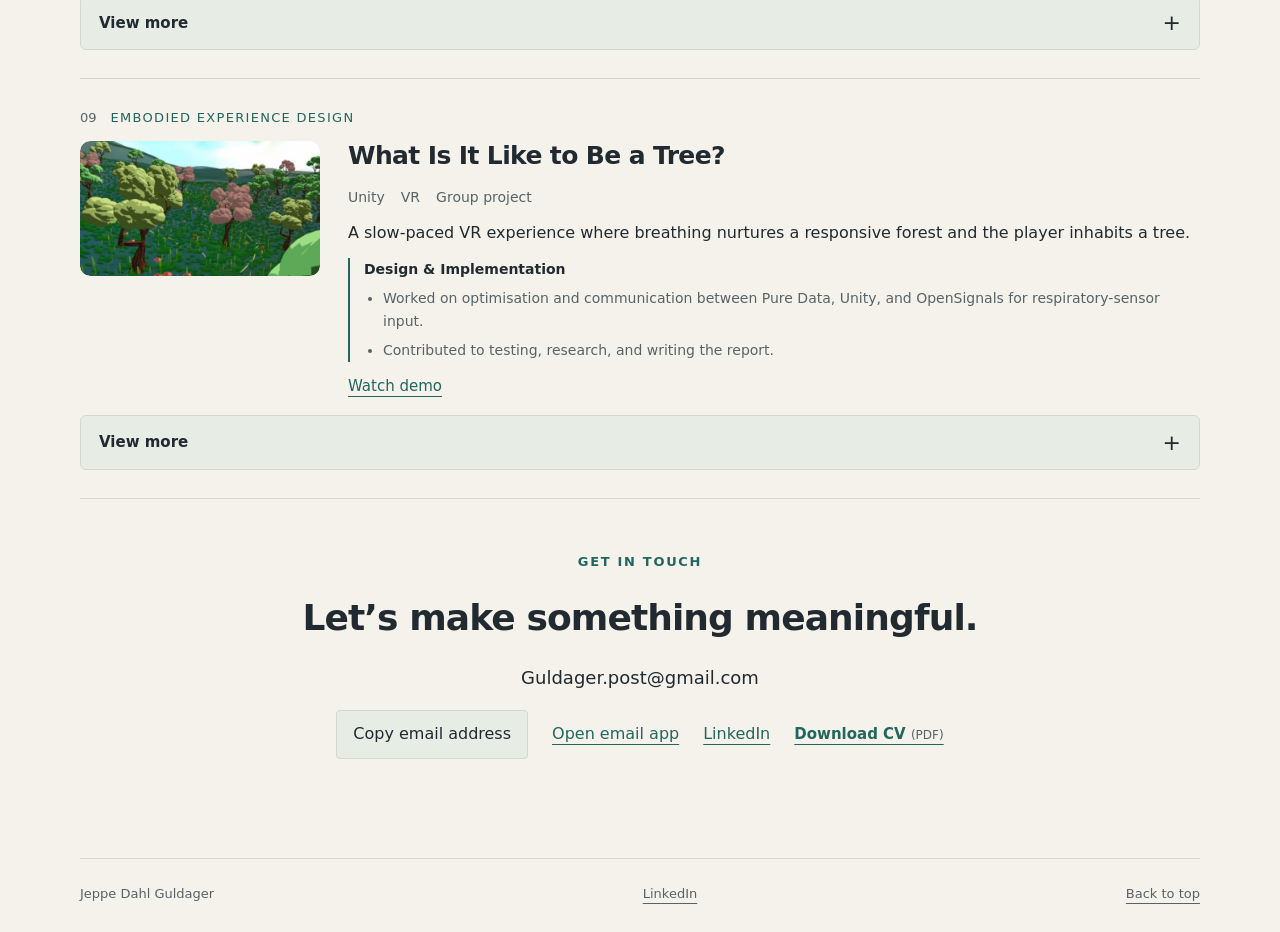
==== commit 1d81db5a: "Restore previous location availability wording" ====
--- a/index.html
+++ b/index.html
@@ -12,4 +12,4 @@
 <meta name="twitter:image" content="https://jdguldager.github.io/assets/portfolio-social.jpg">
 </head>
 <body><a class="skip" href="#work">Skip to projects</a><header class="topbar"><a class="brand" href="#top" aria-label="Back to top">JDG<span> / Portfolio</span></a><nav aria-label="Main"><a href="#work">Work</a><a href="#contact">Contact</a><a href="https://github.com/JDGuldager">GitHub</a><a href="https://www.linkedin.com/in/jdguldager/" target="_blank" rel="noopener noreferrer">LinkedIn</a><button type="button" id="theme-toggle" aria-label="Switch to dark theme" aria-pressed="false">Dark mode</button></nav></header>
-<main id="top"><section class="intro"><div class="intro-text"><p class="eyebrow">Designer &amp; Developer</p><h1>Jeppe Dahl Guldager<span class="accent">.</span></h1><p class="intro-copy">I design and develop games, XR, and interactive applications.</p><p class="availability">Seeking full-time roles from summer 2027, after completing my master’s degree. Flexible on location within Denmark.</p><p class="intro-facts">Copenhagen, Denmark <span aria-hidden="true">·</span> Unity, Unreal Engine, Python &amp; Arduino</p><div class="contact-actions"><a class="email" href="mailto:Guldager.post@gmail.com">Guldager.post@gmail.com</a><a class="cv-link" href="assets/Jeppe_Dahl_Guldager_CV.pdf" download>Download CV <span>(PDF)</span></a></div></div><img class="portrait" src="assets/jeppe-portrait-navy-v2.webp" alt="Jeppe Dahl Guldager" width="800" height="800" fetchpriority="high"></section><div class="credentials" aria-label="Experience highlights"><a href="https://www.dadiu.dk/" target="_blank" rel="noopener noreferrer"><span>Current experience</span>DADIU internship</a><a href="#shoulder"><span>Research</span>Published at IEEE VRW 2025</a></div><section id="work" aria-labelledby="work-title"><div class="section-heading"><h2 id="work-title">Selected work</h2><span>Design, technology &amp; interaction</span></div><div id="projects"></div><noscript>Please enable JavaScript to view the project portfolio. You can also explore <a href="https://github.com/JDGuldager">my GitHub projects</a>.</noscript></section></main><footer id="contact" aria-labelledby="contact-title"><div><p class="eyebrow">Get in touch</p><h2 id="contact-title">Let’s make something meaningful.</h2><p class="contact-address">Guldager.post@gmail.com</p><div class="contact-actions"><button type="button" id="copy-email">Copy email address</button><a href="mailto:Guldager.post@gmail.com">Open email app</a><a href="https://www.linkedin.com/in/jdguldager/" target="_blank" rel="noopener noreferrer">LinkedIn</a><a class="cv-link" href="assets/Jeppe_Dahl_Guldager_CV.pdf" download>Download CV <span>(PDF)</span></a></div><p id="copy-status" role="status" aria-live="polite"></p></div><div class="footer-bottom"><span>Jeppe Dahl Guldager</span><a href="https://www.linkedin.com/in/jdguldager/" target="_blank" rel="noopener noreferrer">LinkedIn</a><a href="#top">Back to top</a></div></footer></body></html>
+<main id="top"><section class="intro"><div class="intro-text"><p class="eyebrow">Designer &amp; Developer</p><h1>Jeppe Dahl Guldager<span class="accent">.</span></h1><p class="intro-copy">I design and develop games, XR, and interactive applications.</p><p class="availability">Seeking full-time roles from summer 2027, after completing my master’s degree. Open to opportunities in Copenhagen and Jutland, including Aarhus and Aalborg.</p><p class="intro-facts">Copenhagen, Denmark <span aria-hidden="true">·</span> Unity, Unreal Engine, Python &amp; Arduino</p><div class="contact-actions"><a class="email" href="mailto:Guldager.post@gmail.com">Guldager.post@gmail.com</a><a class="cv-link" href="assets/Jeppe_Dahl_Guldager_CV.pdf" download>Download CV <span>(PDF)</span></a></div></div><img class="portrait" src="assets/jeppe-portrait-navy-v2.webp" alt="Jeppe Dahl Guldager" width="800" height="800" fetchpriority="high"></section><div class="credentials" aria-label="Experience highlights"><a href="https://www.dadiu.dk/" target="_blank" rel="noopener noreferrer"><span>Current experience</span>DADIU internship</a><a href="#shoulder"><span>Research</span>Published at IEEE VRW 2025</a></div><section id="work" aria-labelledby="work-title"><div class="section-heading"><h2 id="work-title">Selected work</h2><span>Design, technology &amp; interaction</span></div><div id="projects"></div><noscript>Please enable JavaScript to view the project portfolio. You can also explore <a href="https://github.com/JDGuldager">my GitHub projects</a>.</noscript></section></main><footer id="contact" aria-labelledby="contact-title"><div><p class="eyebrow">Get in touch</p><h2 id="contact-title">Let’s make something meaningful.</h2><p class="contact-address">Guldager.post@gmail.com</p><div class="contact-actions"><button type="button" id="copy-email">Copy email address</button><a href="mailto:Guldager.post@gmail.com">Open email app</a><a href="https://www.linkedin.com/in/jdguldager/" target="_blank" rel="noopener noreferrer">LinkedIn</a><a class="cv-link" href="assets/Jeppe_Dahl_Guldager_CV.pdf" download>Download CV <span>(PDF)</span></a></div><p id="copy-status" role="status" aria-live="polite"></p></div><div class="footer-bottom"><span>Jeppe Dahl Guldager</span><a href="https://www.linkedin.com/in/jdguldager/" target="_blank" rel="noopener noreferrer">LinkedIn</a><a href="#top">Back to top</a></div></footer></body></html>
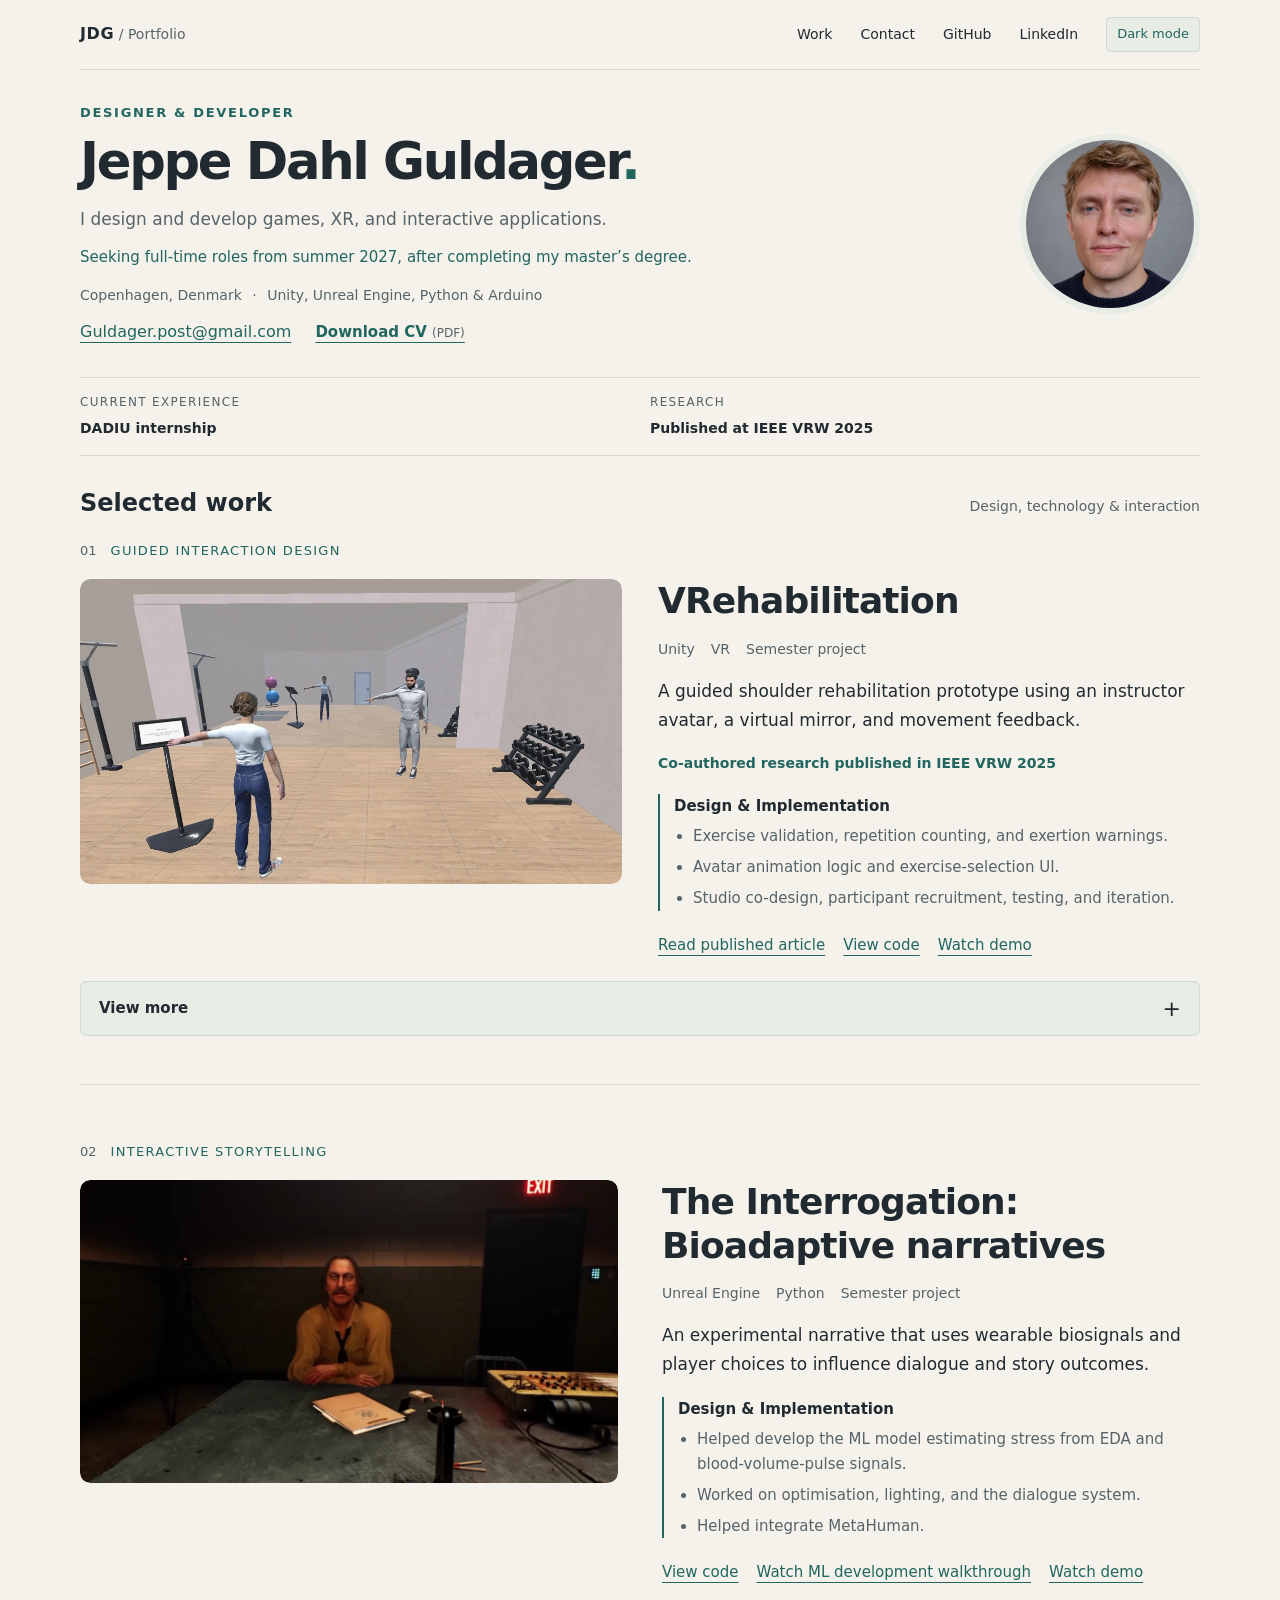
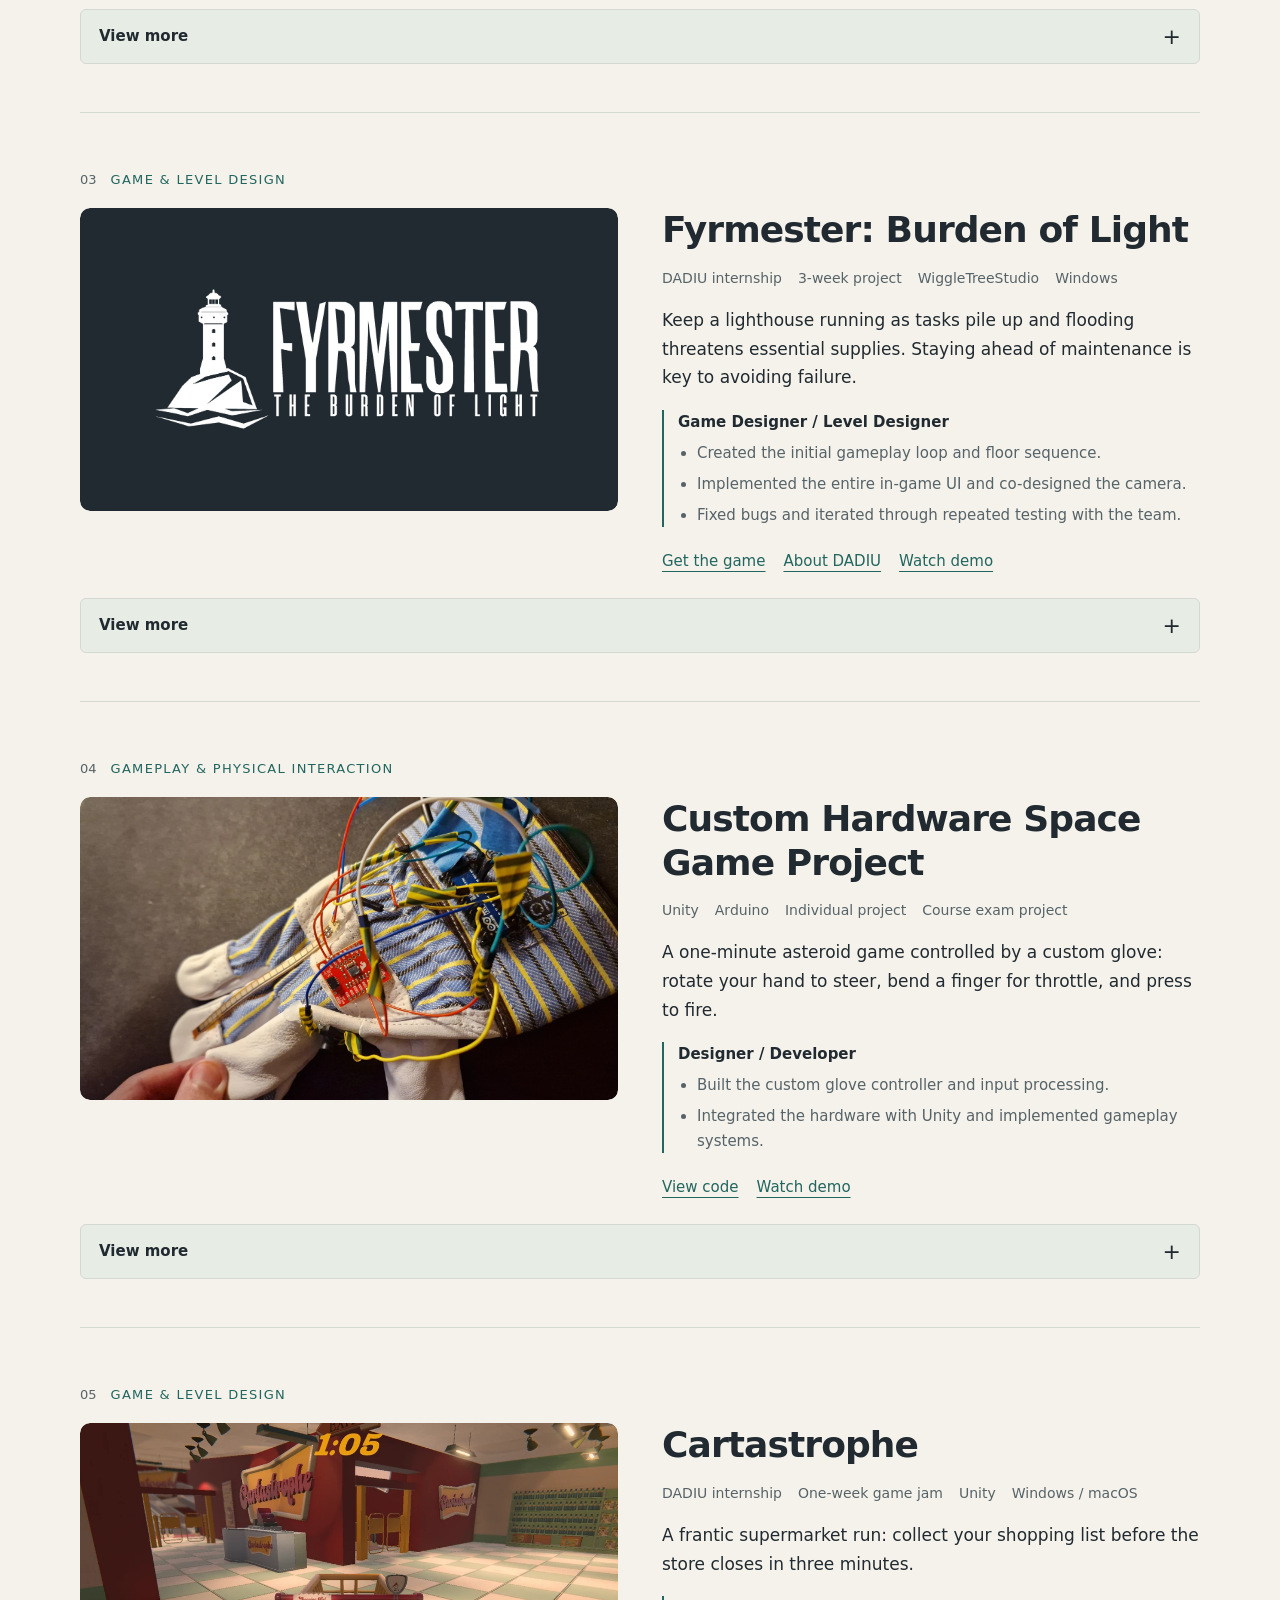
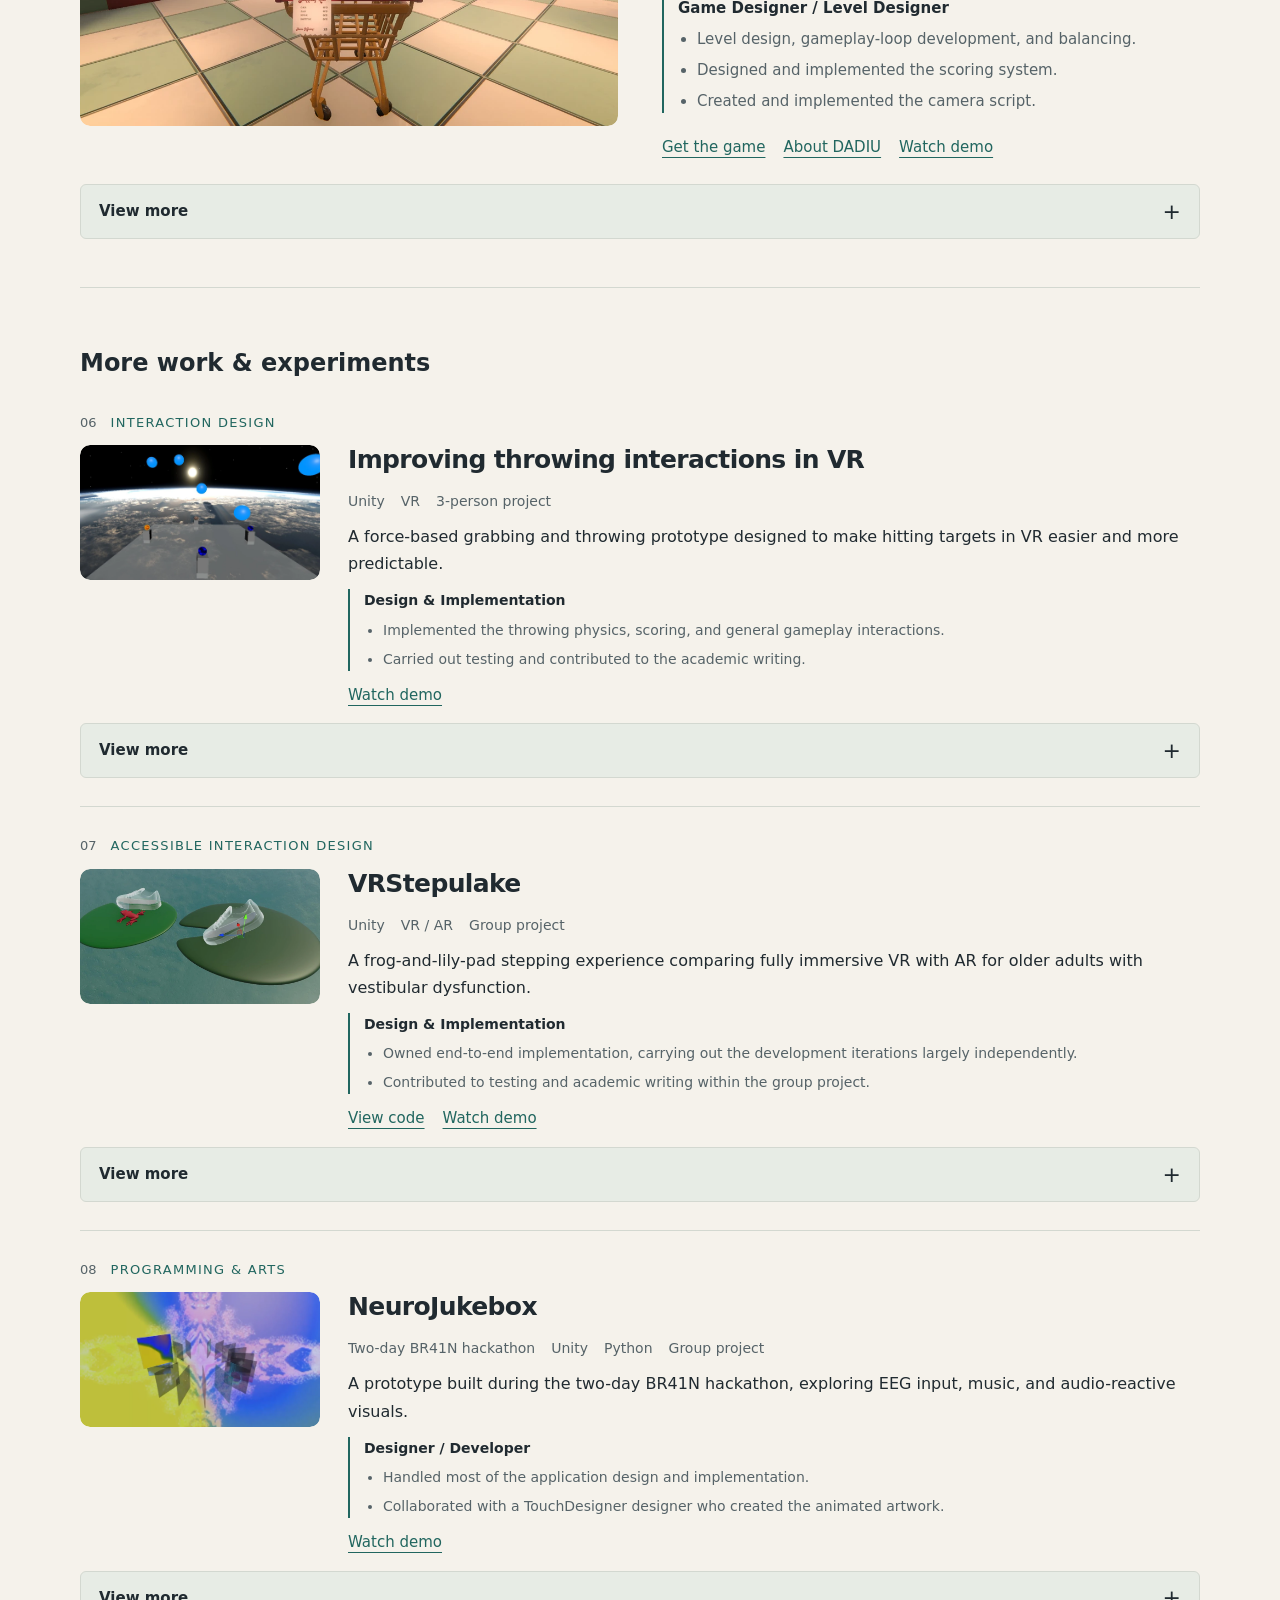
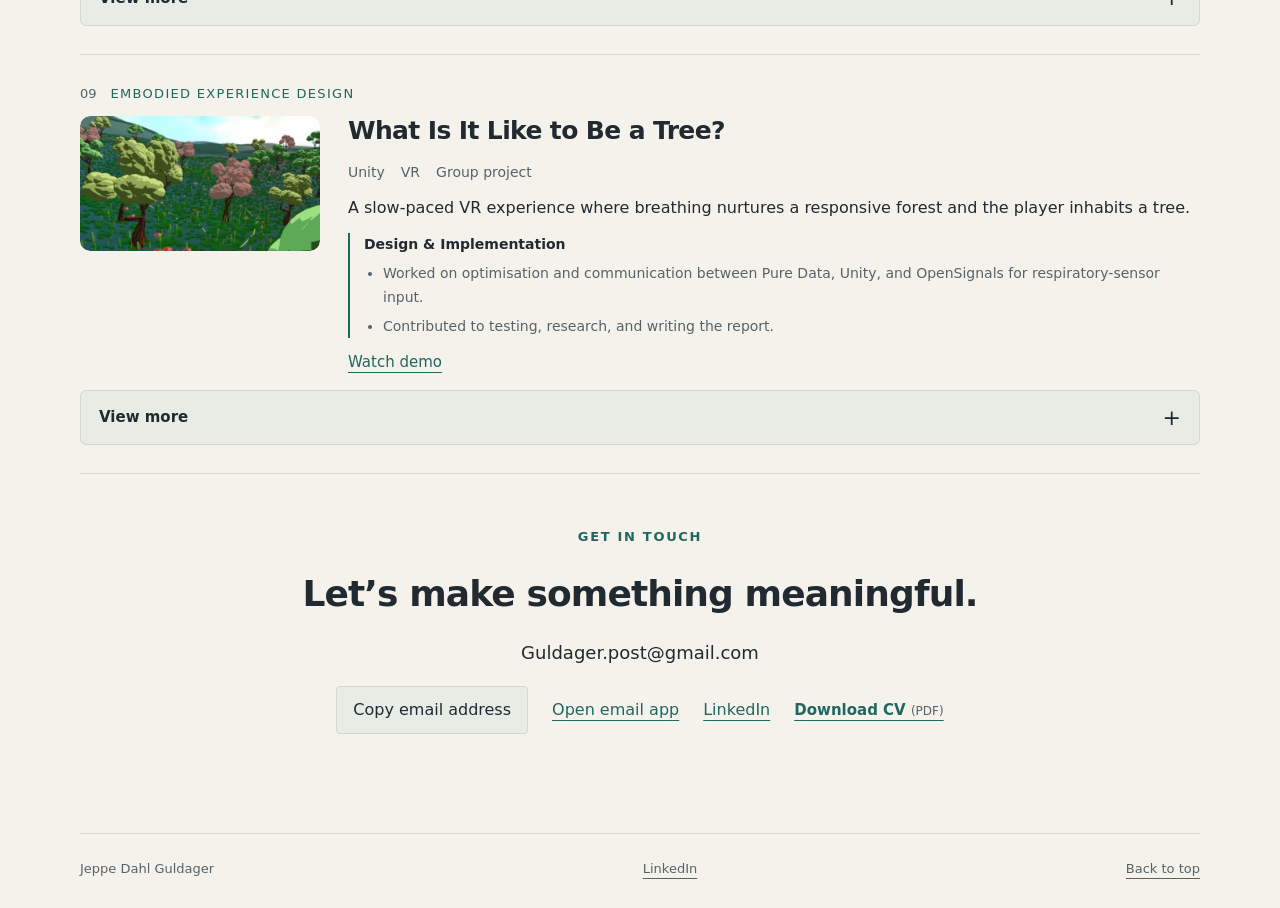
==== commit 3dd87009: "Restore original availability without location preferences" ====
--- a/index.html
+++ b/index.html
@@ -12,4 +12,4 @@
 <meta name="twitter:image" content="https://jdguldager.github.io/assets/portfolio-social.jpg">
 </head>
 <body><a class="skip" href="#work">Skip to projects</a><header class="topbar"><a class="brand" href="#top" aria-label="Back to top">JDG<span> / Portfolio</span></a><nav aria-label="Main"><a href="#work">Work</a><a href="#contact">Contact</a><a href="https://github.com/JDGuldager">GitHub</a><a href="https://www.linkedin.com/in/jdguldager/" target="_blank" rel="noopener noreferrer">LinkedIn</a><button type="button" id="theme-toggle" aria-label="Switch to dark theme" aria-pressed="false">Dark mode</button></nav></header>
-<main id="top"><section class="intro"><div class="intro-text"><p class="eyebrow">Designer &amp; Developer</p><h1>Jeppe Dahl Guldager<span class="accent">.</span></h1><p class="intro-copy">I design and develop games, XR, and interactive applications.</p><p class="availability">Seeking full-time roles from summer 2027, after completing my master’s degree. Open to opportunities in Copenhagen and Jutland, including Aarhus and Aalborg.</p><p class="intro-facts">Copenhagen, Denmark <span aria-hidden="true">·</span> Unity, Unreal Engine, Python &amp; Arduino</p><div class="contact-actions"><a class="email" href="mailto:Guldager.post@gmail.com">Guldager.post@gmail.com</a><a class="cv-link" href="assets/Jeppe_Dahl_Guldager_CV.pdf" download>Download CV <span>(PDF)</span></a></div></div><img class="portrait" src="assets/jeppe-portrait-navy-v2.webp" alt="Jeppe Dahl Guldager" width="800" height="800" fetchpriority="high"></section><div class="credentials" aria-label="Experience highlights"><a href="https://www.dadiu.dk/" target="_blank" rel="noopener noreferrer"><span>Current experience</span>DADIU internship</a><a href="#shoulder"><span>Research</span>Published at IEEE VRW 2025</a></div><section id="work" aria-labelledby="work-title"><div class="section-heading"><h2 id="work-title">Selected work</h2><span>Design, technology &amp; interaction</span></div><div id="projects"></div><noscript>Please enable JavaScript to view the project portfolio. You can also explore <a href="https://github.com/JDGuldager">my GitHub projects</a>.</noscript></section></main><footer id="contact" aria-labelledby="contact-title"><div><p class="eyebrow">Get in touch</p><h2 id="contact-title">Let’s make something meaningful.</h2><p class="contact-address">Guldager.post@gmail.com</p><div class="contact-actions"><button type="button" id="copy-email">Copy email address</button><a href="mailto:Guldager.post@gmail.com">Open email app</a><a href="https://www.linkedin.com/in/jdguldager/" target="_blank" rel="noopener noreferrer">LinkedIn</a><a class="cv-link" href="assets/Jeppe_Dahl_Guldager_CV.pdf" download>Download CV <span>(PDF)</span></a></div><p id="copy-status" role="status" aria-live="polite"></p></div><div class="footer-bottom"><span>Jeppe Dahl Guldager</span><a href="https://www.linkedin.com/in/jdguldager/" target="_blank" rel="noopener noreferrer">LinkedIn</a><a href="#top">Back to top</a></div></footer></body></html>
+<main id="top"><section class="intro"><div class="intro-text"><p class="eyebrow">Designer &amp; Developer</p><h1>Jeppe Dahl Guldager<span class="accent">.</span></h1><p class="intro-copy">I design and develop games, XR, and interactive applications.</p><p class="availability">Seeking full-time roles from summer 2027, after completing my master’s degree.</p><p class="intro-facts">Copenhagen, Denmark <span aria-hidden="true">·</span> Unity, Unreal Engine, Python &amp; Arduino</p><div class="contact-actions"><a class="email" href="mailto:Guldager.post@gmail.com">Guldager.post@gmail.com</a><a class="cv-link" href="assets/Jeppe_Dahl_Guldager_CV.pdf" download>Download CV <span>(PDF)</span></a></div></div><img class="portrait" src="assets/jeppe-portrait-navy-v2.webp" alt="Jeppe Dahl Guldager" width="800" height="800" fetchpriority="high"></section><div class="credentials" aria-label="Experience highlights"><a href="https://www.dadiu.dk/" target="_blank" rel="noopener noreferrer"><span>Current experience</span>DADIU internship</a><a href="#shoulder"><span>Research</span>Published at IEEE VRW 2025</a></div><section id="work" aria-labelledby="work-title"><div class="section-heading"><h2 id="work-title">Selected work</h2><span>Design, technology &amp; interaction</span></div><div id="projects"></div><noscript>Please enable JavaScript to view the project portfolio. You can also explore <a href="https://github.com/JDGuldager">my GitHub projects</a>.</noscript></section></main><footer id="contact" aria-labelledby="contact-title"><div><p class="eyebrow">Get in touch</p><h2 id="contact-title">Let’s make something meaningful.</h2><p class="contact-address">Guldager.post@gmail.com</p><div class="contact-actions"><button type="button" id="copy-email">Copy email address</button><a href="mailto:Guldager.post@gmail.com">Open email app</a><a href="https://www.linkedin.com/in/jdguldager/" target="_blank" rel="noopener noreferrer">LinkedIn</a><a class="cv-link" href="assets/Jeppe_Dahl_Guldager_CV.pdf" download>Download CV <span>(PDF)</span></a></div><p id="copy-status" role="status" aria-live="polite"></p></div><div class="footer-bottom"><span>Jeppe Dahl Guldager</span><a href="https://www.linkedin.com/in/jdguldager/" target="_blank" rel="noopener noreferrer">LinkedIn</a><a href="#top">Back to top</a></div></footer></body></html>
